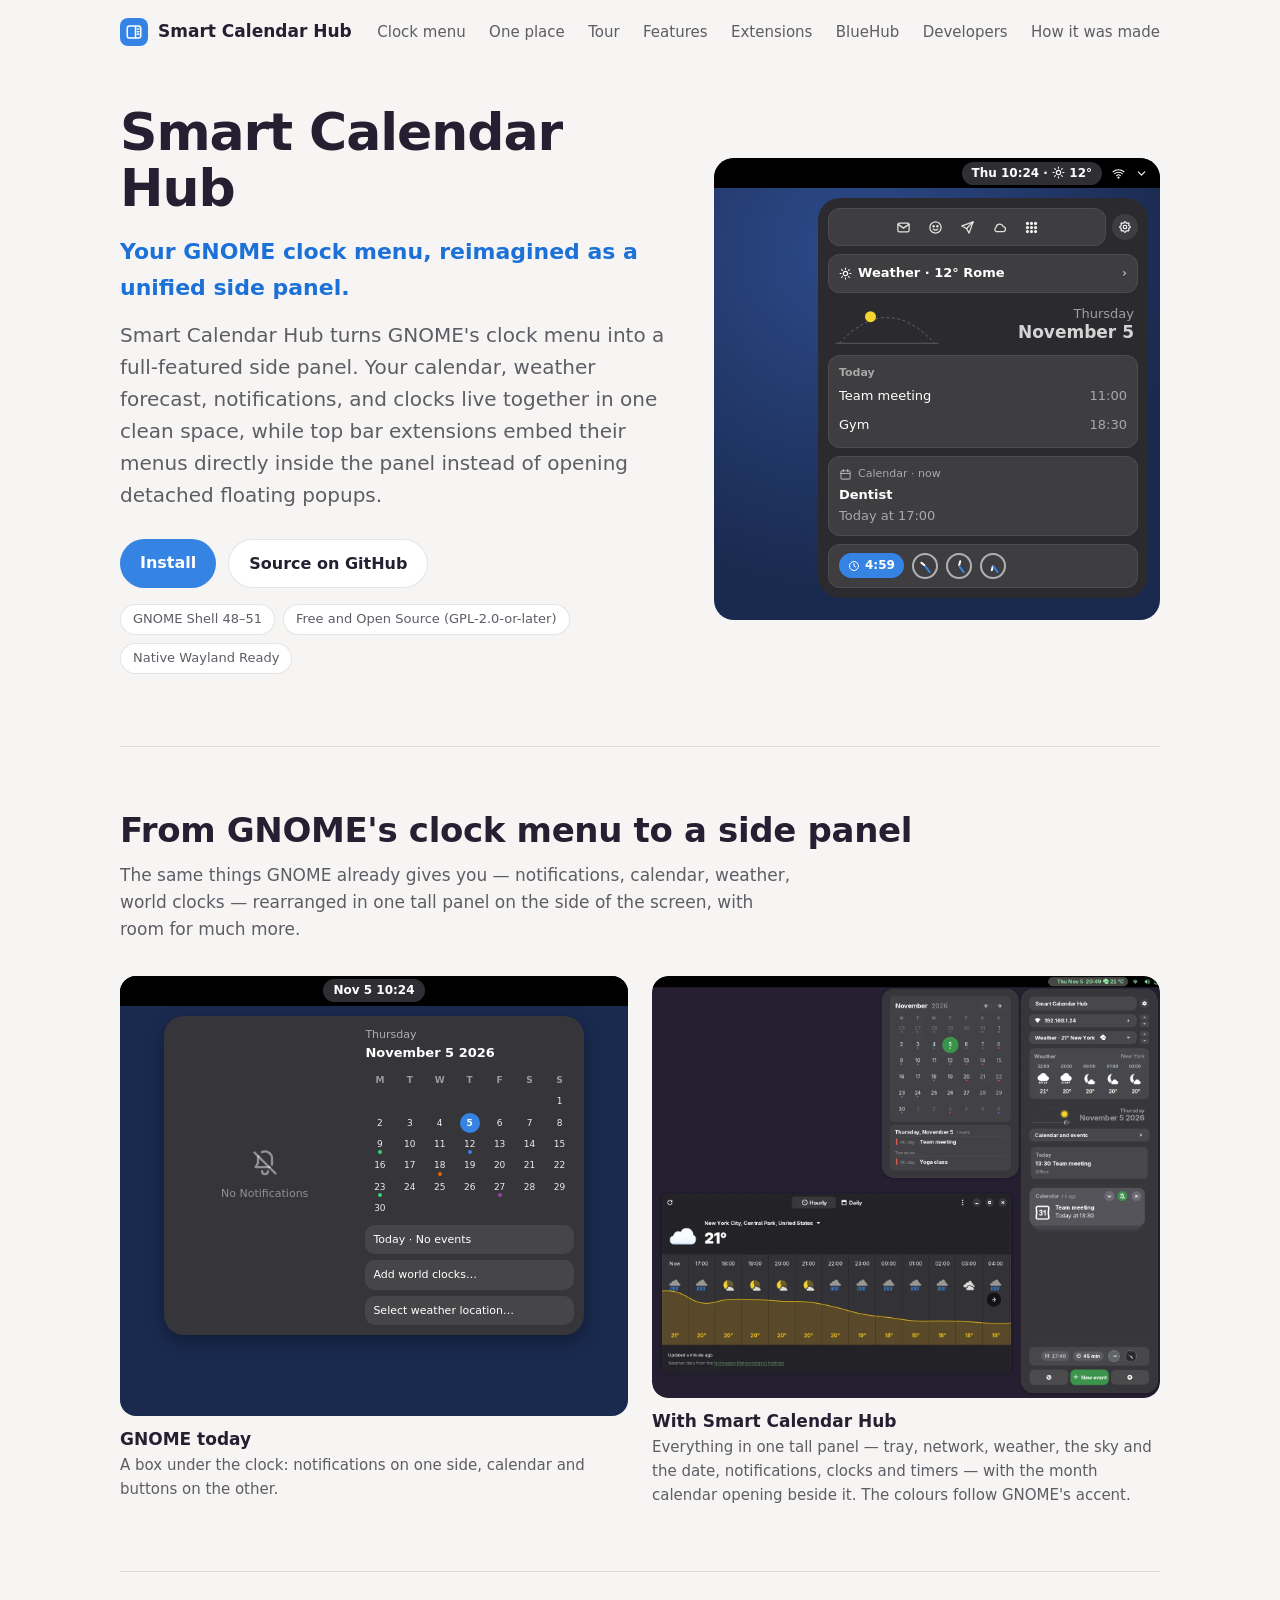
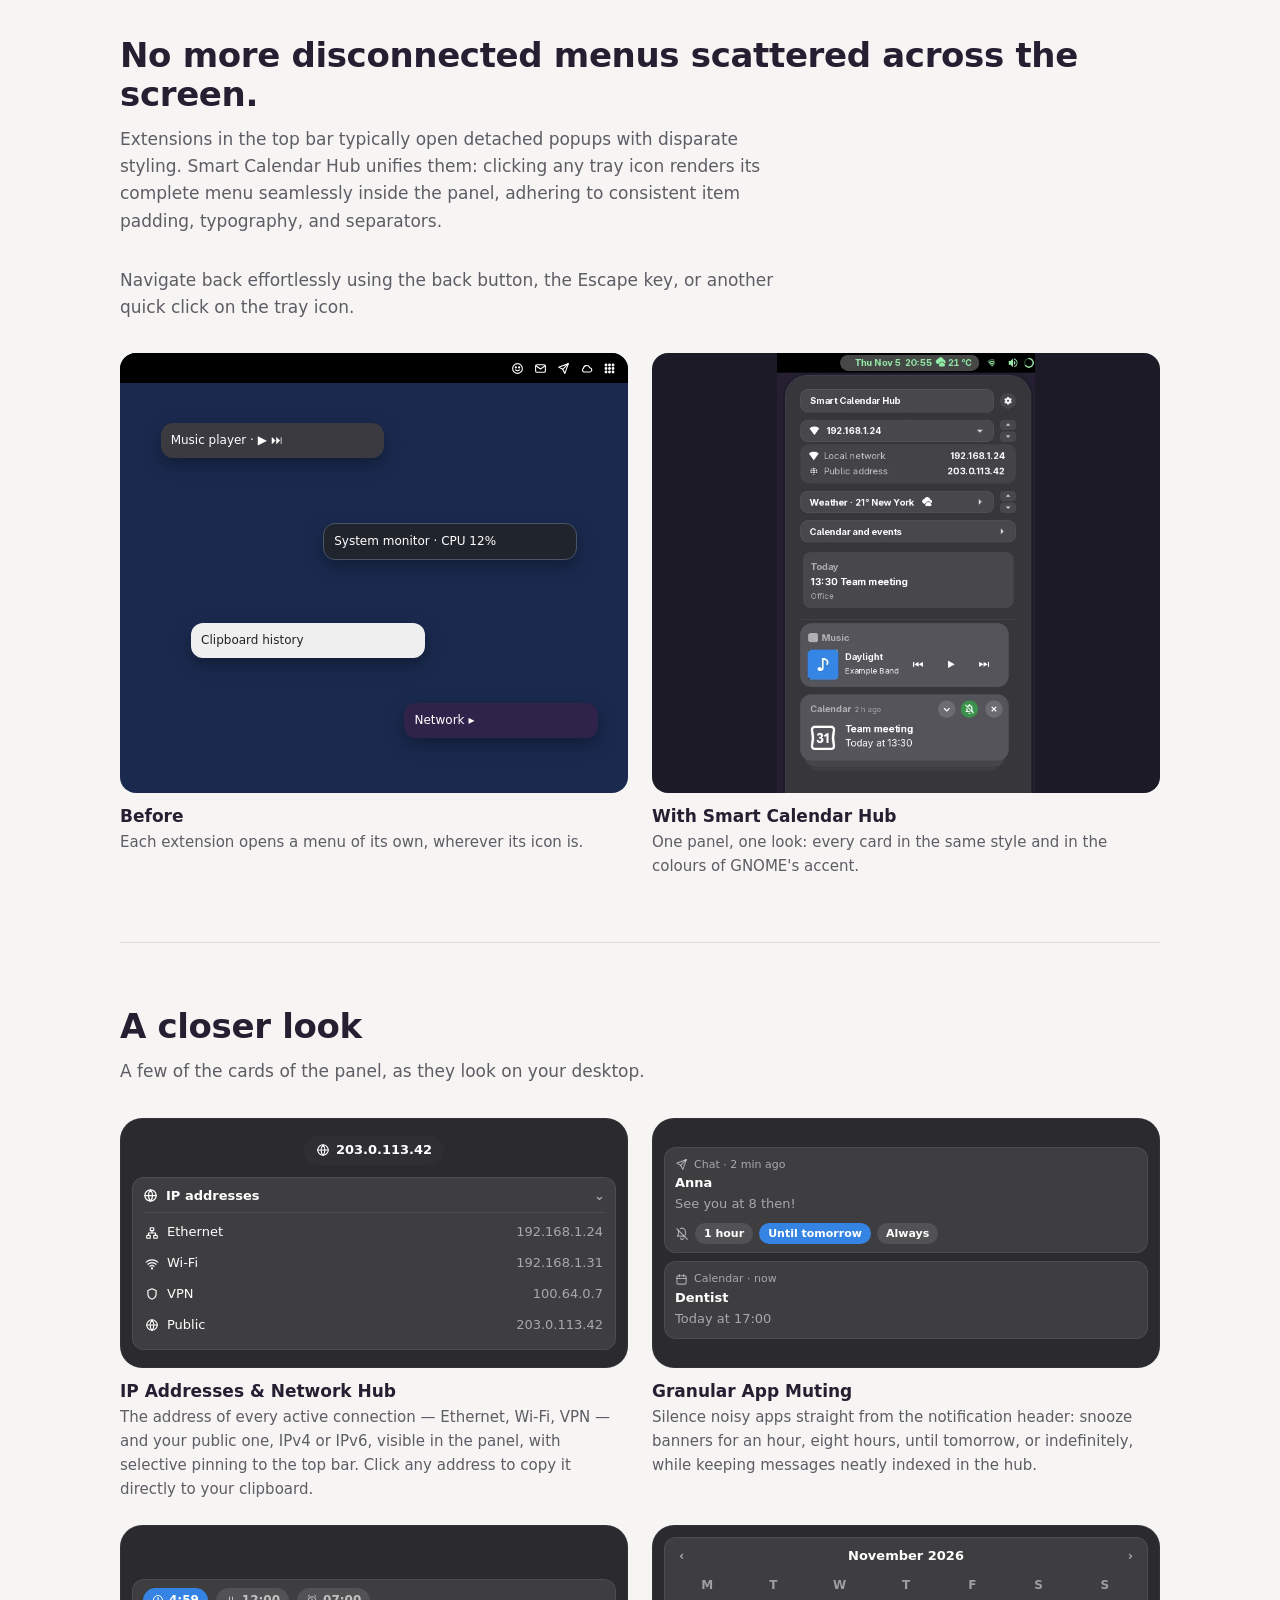
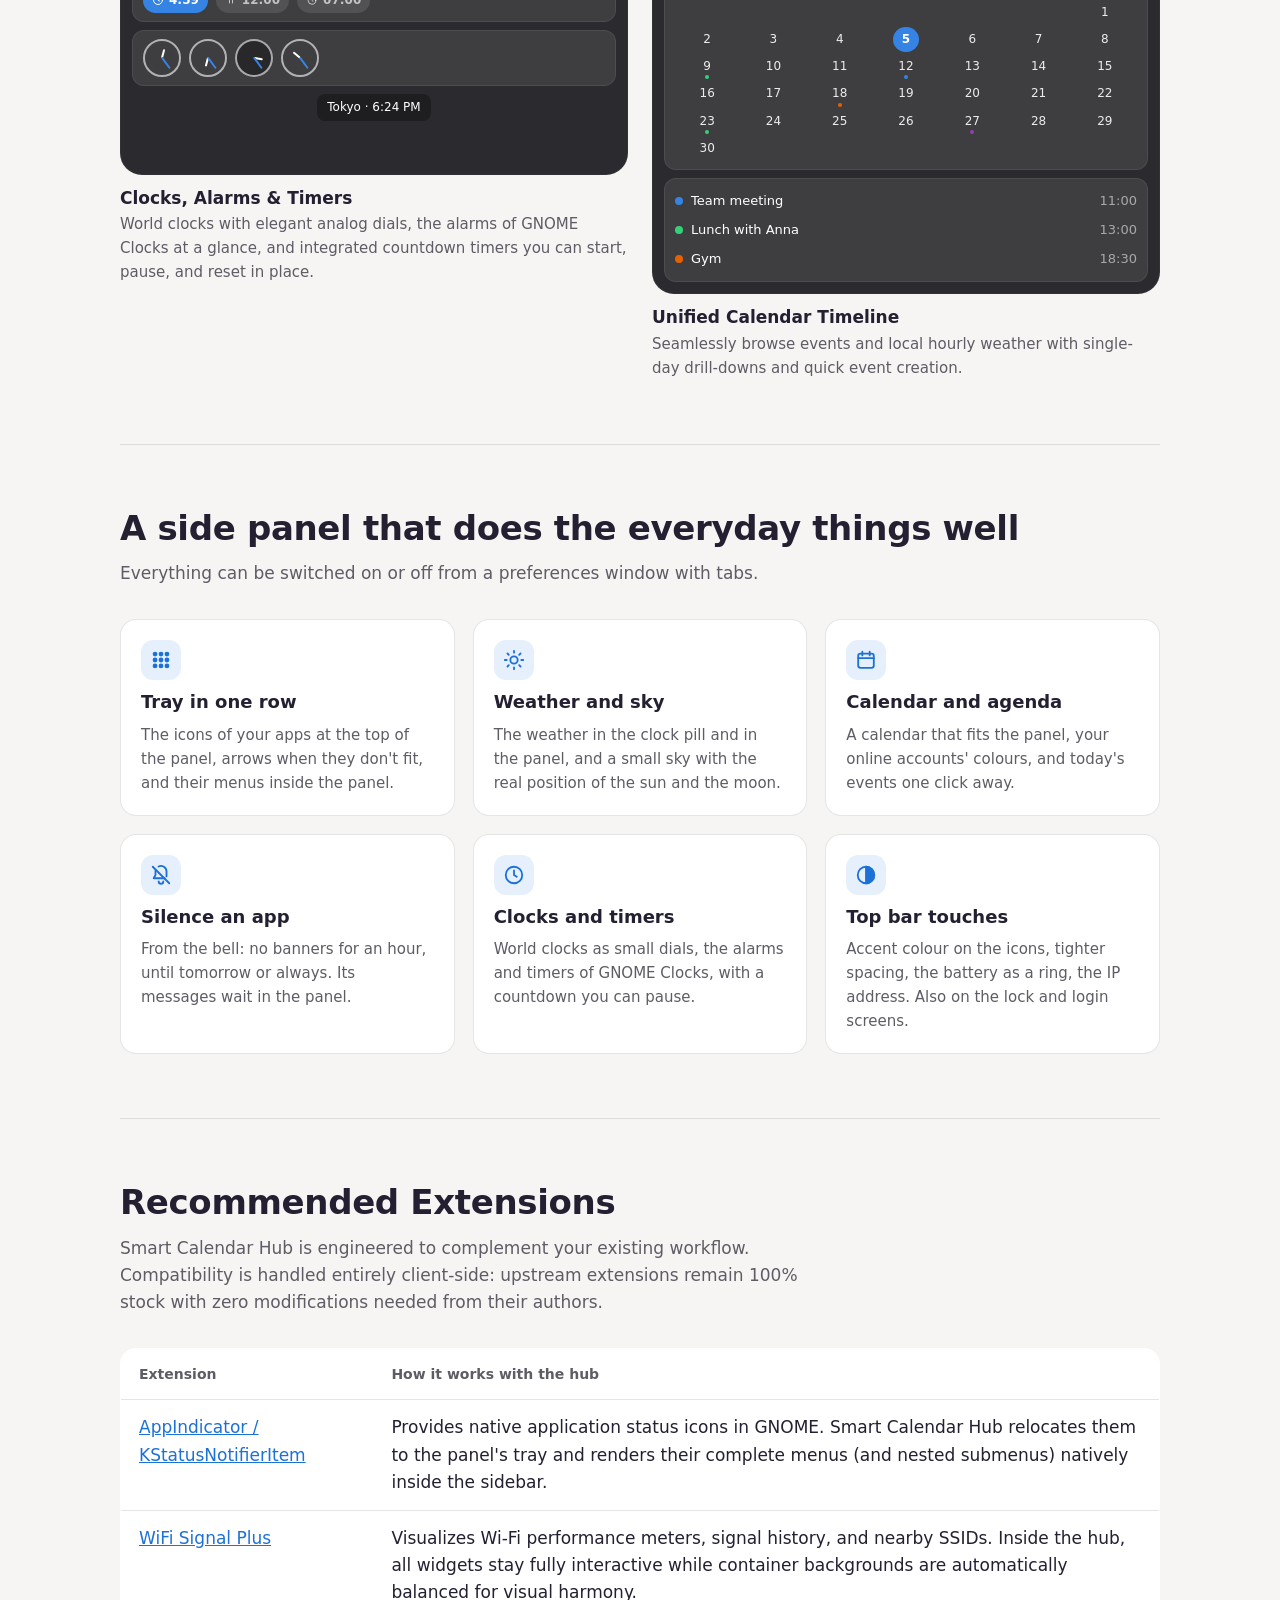
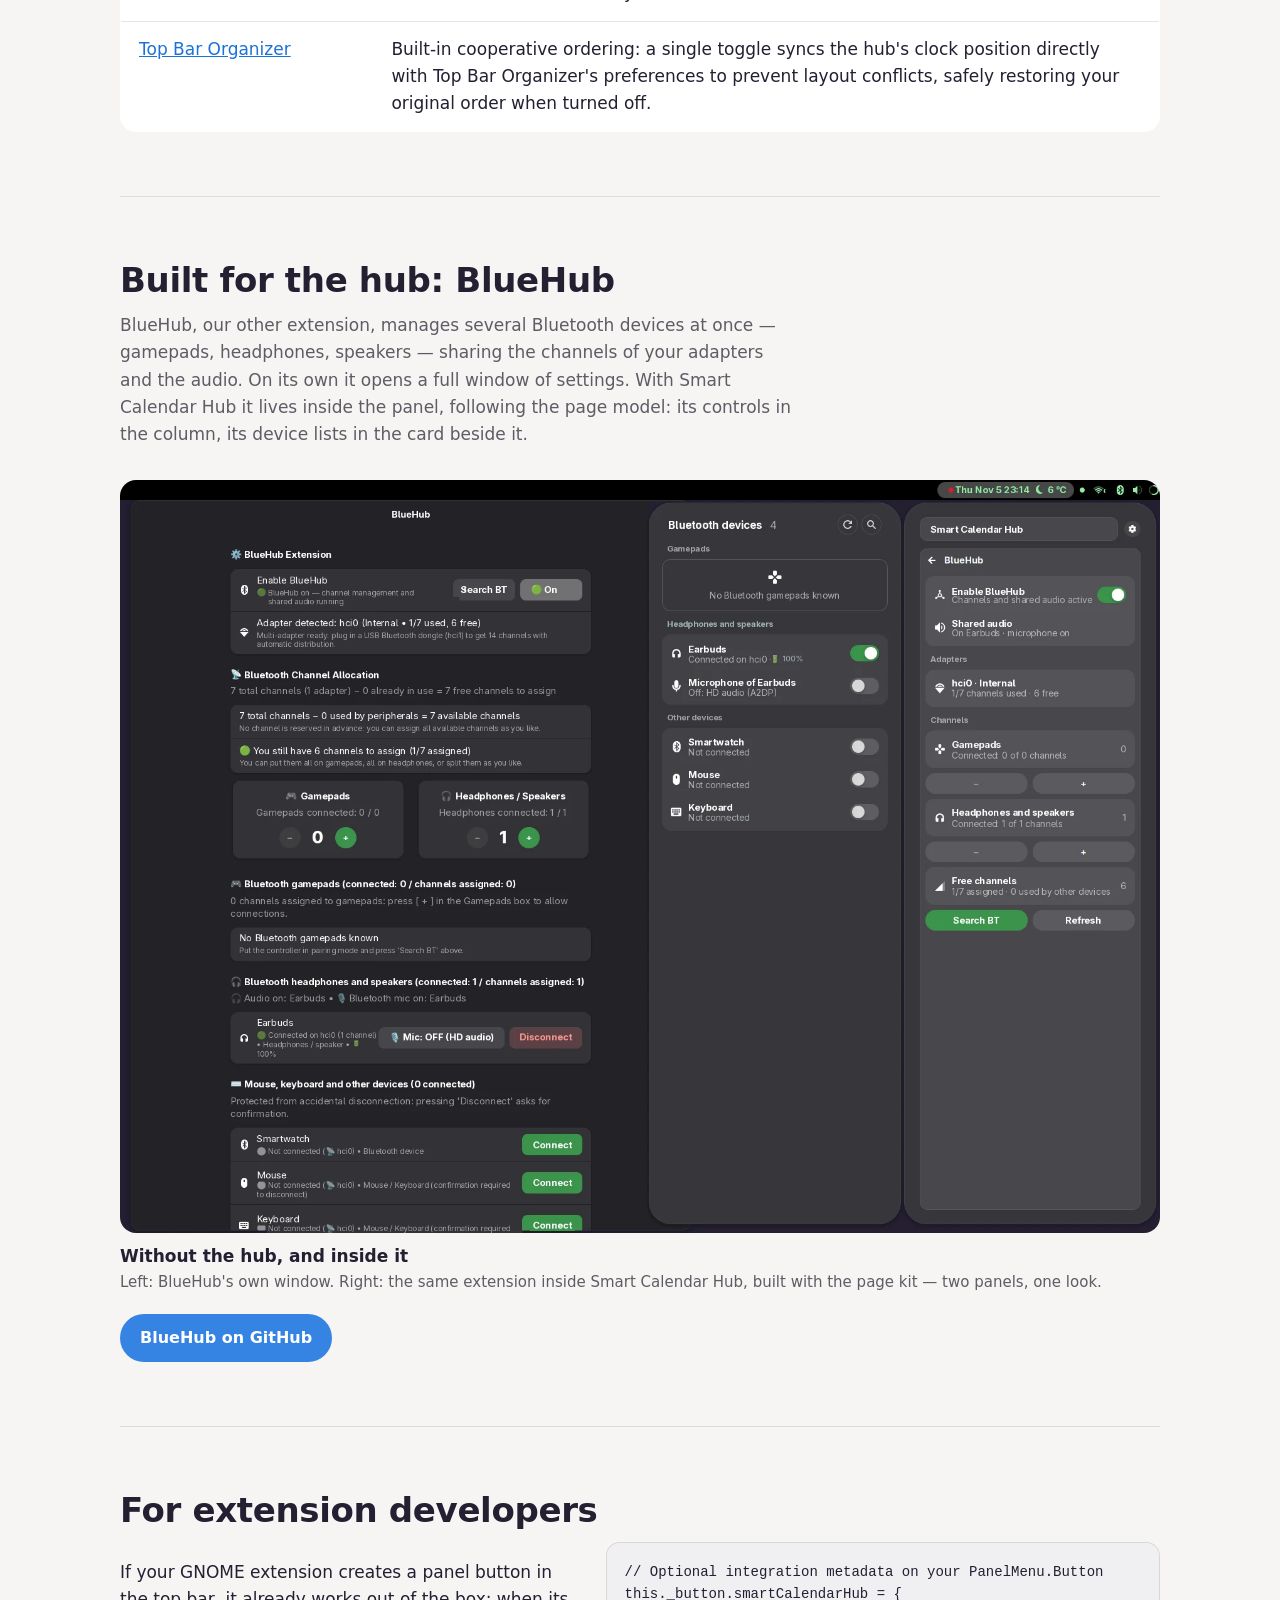
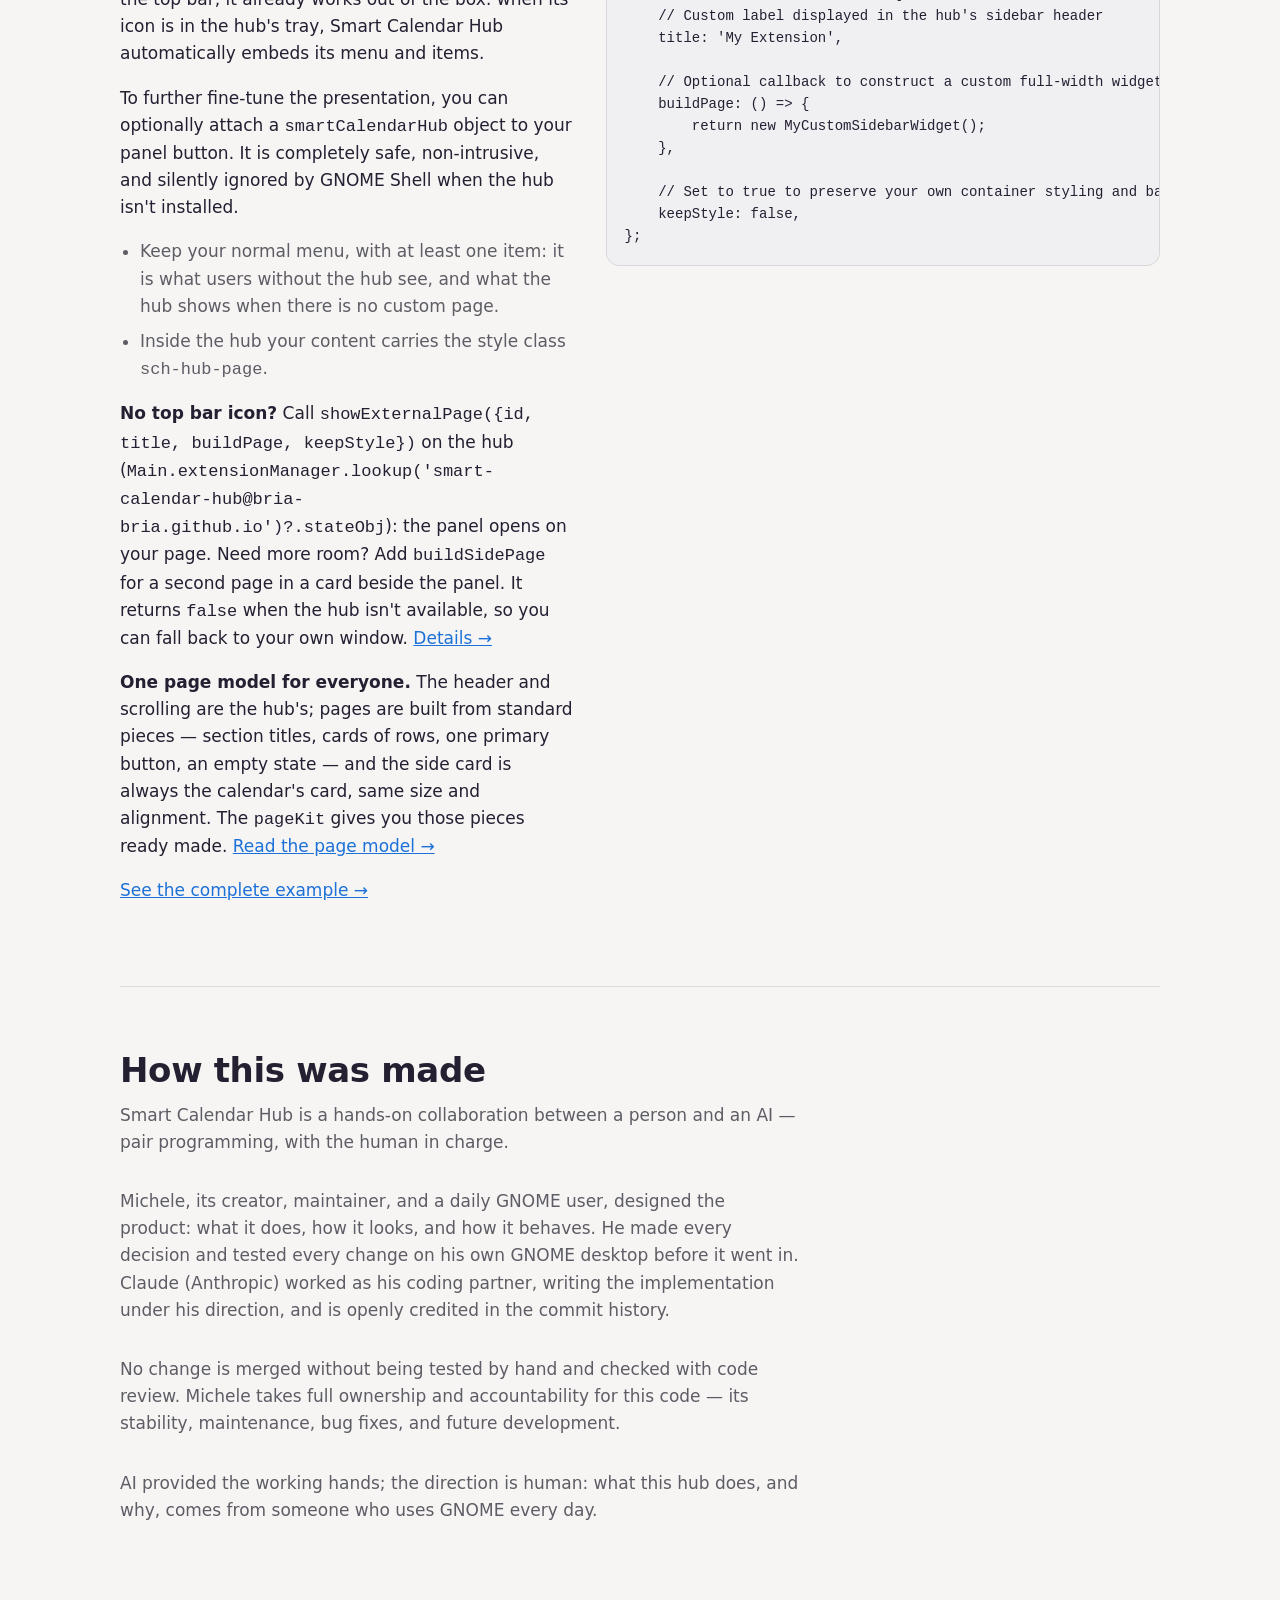
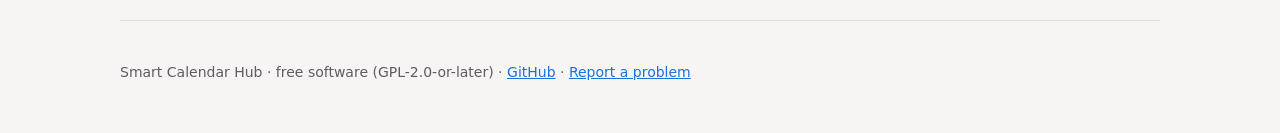
==== docs/index.html @ c5813f43 "Sito, README e descrizione: come è stato realizzato (programmazione in coppia con Claude, responsabi" ====
<!doctype html>
<html lang="en">
<head>
<meta charset="utf-8">
<meta name="viewport" content="width=device-width, initial-scale=1">
<title>Smart Calendar Hub</title>
<meta name="description" content="A GNOME Shell extension that gathers every extension's menu in one side panel, together with your calendar, weather, notifications and clocks.">
<style>
:root {
  --bg: #f6f5f4;
  --surface: #ffffff;
  --text: #241f31;
  --muted: #5e5c64;
  --line: rgba(0, 0, 0, 0.1);
  --accent: #3584e4;
  --accent-text: #1c71d8;
  --panel: #2b2b2f;
  --panel-card: rgba(255, 255, 255, 0.09);
  --panel-line: rgba(255, 255, 255, 0.08);
  --panel-text: #ffffff;
  --panel-muted: rgba(255, 255, 255, 0.55);
  --desk: #1a2a4f;
  --code-bg: #f0eff2;
}
@media (prefers-color-scheme: dark) {
  :root:not([data-theme="light"]) {
    --bg: #1e1e22;
    --surface: #28282d;
    --text: #f6f5f4;
    --muted: #b0aeb6;
    --line: rgba(255, 255, 255, 0.1);
    --accent-text: #78aeed;
    --desk: #12182b;
    --code-bg: #303036;
  }
}
* { box-sizing: border-box; }
body {
  margin: 0;
  background: var(--bg);
  color: var(--text);
  font-family: Cantarell, "Adwaita Sans", Inter, system-ui, -apple-system, "Segoe UI", sans-serif;
  font-size: 17px;
  line-height: 1.6;
}
a { color: var(--accent-text); }
.wrap { max-width: 1080px; margin: 0 auto; padding: 0 20px; }
header.top {
  display: flex; align-items: center; justify-content: space-between;
  padding: 18px 0;
}
.brand { display: flex; align-items: center; gap: 10px; font-weight: 700; }
.brand-mark {
  width: 28px; height: 28px; border-radius: 8px; background: var(--accent);
  display: grid; place-items: center; color: #fff; font-size: 15px;
}
nav a { margin-left: 18px; color: var(--muted); text-decoration: none; font-size: 15px; }
nav a:hover { color: var(--text); }

.hero { display: grid; grid-template-columns: minmax(0, 1.1fr) minmax(0, 0.9fr); gap: 48px; align-items: center; padding: 40px 0 72px; }
.hero h1 { font-size: 52px; line-height: 1.08; margin: 0 0 18px; letter-spacing: -0.02em; }
.hero p.lead { font-size: 20px; color: var(--muted); margin: 0 0 28px; }
.cta { display: flex; flex-wrap: wrap; gap: 12px; }
.btn {
  display: inline-block; padding: 11px 20px; border-radius: 999px;
  font-weight: 700; text-decoration: none; font-size: 16px;
}
.btn.primary { background: var(--accent); color: #fff; }
.btn.secondary { border: 1px solid var(--line); color: var(--text); background: var(--surface); }
.note { font-size: 14px; color: var(--muted); margin-top: 12px; }

/* the panel illustration */
.desk {
  background: radial-gradient(circle at 30% 20%, #2c4a8a, var(--desk) 70%);
  border-radius: 20px; padding: 0 0 22px; overflow: hidden;
}
.bar {
  height: 30px; background: #000; display: flex; align-items: center; justify-content: flex-end;
  gap: 10px; padding: 0 12px; color: #fff; font-size: 12px; font-weight: 700;
}
.pill { background: #2f2f33; border-radius: 999px; padding: 2px 10px; }
.panel {
  width: min(330px, 92%); margin: 10px 12px 0 auto; background: var(--panel); border-radius: 22px;
  padding: 10px; color: var(--panel-text); font-size: 13px; display: flex; flex-direction: column; gap: 8px;
}
.tray { display: flex; align-items: center; gap: 6px; }
.tray-box {
  flex: 1; display: flex; justify-content: center; gap: 6px; padding: 5px;
  border: 1px solid var(--panel-line); border-radius: 12px; background: var(--panel-card);
}
.ico {
  width: 26px; height: 26px; border-radius: 8px; display: grid; place-items: center; font-size: 13px;
  color: rgba(255, 255, 255, 0.85);
}
.ico.on { background: var(--accent); color: #fff; }
.gear { width: 26px; height: 26px; border-radius: 50%; background: var(--panel-card); display: grid; place-items: center; }
.card { background: var(--panel-card); border: 1px solid var(--panel-line); border-radius: 12px; padding: 8px 10px; }
.card-head { display: flex; align-items: center; gap: 8px; font-weight: 700; padding-bottom: 6px; border-bottom: 1px solid var(--panel-line); margin-bottom: 6px; }
.row { display: flex; justify-content: space-between; padding: 4px 0; }
.row span:last-child { color: var(--panel-muted); }
.section { color: var(--panel-muted); font-size: 11px; font-weight: 700; margin-top: 6px; }
.meter { height: 4px; border-radius: 2px; background: var(--accent); margin: 2px 0 6px; }
.graph { height: 34px; border-radius: 4px; background: linear-gradient(180deg, transparent 40%, rgba(51, 209, 122, 0.25)); border-bottom: 2px solid #33d17a; margin: 4px 0; }
.item { padding: 6px 8px; border-radius: 10px; }
.item:hover { background: rgba(255, 255, 255, 0.08); }

section.block { padding: 64px 0; border-top: 1px solid var(--line); }
section.block h2 { font-size: 34px; line-height: 1.15; margin: 0 0 12px; letter-spacing: -0.01em; }
section.block p.sub { color: var(--muted); margin: 0 0 32px; max-width: 680px; }

.compare { display: grid; grid-template-columns: repeat(2, minmax(0, 1fr)); gap: 24px; }
.compare figure { margin: 0; }
.compare figcaption { margin-top: 10px; font-weight: 700; }
.compare figcaption span { display: block; font-weight: 400; color: var(--muted); font-size: 15px; }
.scatter { position: relative; height: 440px; border-radius: 16px; background: var(--desk); overflow: hidden; }
.scatter .bar { position: absolute; left: 0; right: 0; top: 0; }
.float {
  position: absolute; border-radius: 12px; padding: 8px 10px; font-size: 12px; color: #fff;
  box-shadow: 0 6px 18px rgba(0, 0, 0, 0.35);
}

.grid { display: grid; grid-template-columns: repeat(3, minmax(0, 1fr)); gap: 18px; }
@media (max-width: 820px) { .grid { grid-template-columns: minmax(0, 1fr); } }
.feature { background: var(--surface); border: 1px solid var(--line); border-radius: 16px; padding: 20px; }
.feature .icon { font-size: 22px; }
.feature h3 { margin: 8px 0 6px; font-size: 18px; }
.feature p { margin: 0; color: var(--muted); font-size: 15px; }

table.works { width: 100%; border-collapse: collapse; background: var(--surface); border: 1px solid var(--line); border-radius: 16px; overflow: hidden; }
table.works th, table.works td { text-align: left; padding: 14px 18px; border-bottom: 1px solid var(--line); vertical-align: top; }
table.works tr:last-child td { border-bottom: none; }
table.works th { font-size: 14px; color: var(--muted); font-weight: 700; }

.dev { display: grid; grid-template-columns: minmax(0, 0.9fr) minmax(0, 1.1fr); gap: 32px; align-items: start; }
pre {
  margin: 0; background: var(--code-bg); border: 1px solid var(--line); border-radius: 14px;
  padding: 18px; overflow-x: auto; font-size: 14px; line-height: 1.5;
  font-family: "Source Code Pro", ui-monospace, "DejaVu Sans Mono", monospace;
}
.dev ul { padding-left: 20px; color: var(--muted); }
.dev li { margin-bottom: 8px; }

footer { padding: 40px 0 60px; border-top: 1px solid var(--line); color: var(--muted); font-size: 14px; }

@media (max-width: 820px) {
  .hero, .dev, .compare { grid-template-columns: minmax(0, 1fr); }
  .hero h1 { font-size: 38px; }
  nav { display: none; }
}

.i { width: 16px; height: 16px; fill: none; stroke: currentColor; stroke-width: 2; stroke-linecap: round; stroke-linejoin: round; display: block; }
.ico .i { width: 15px; height: 15px; }
.gear .i { width: 14px; height: 14px; }
.card-head .i { width: 15px; height: 15px; }
.bar .i { width: 13px; height: 13px; display: inline-block; vertical-align: -2px; }
.feature .icon { width: 40px; height: 40px; border-radius: 12px; background: rgba(53, 132, 228, 0.12); color: var(--accent-text); display: grid; place-items: center; }
.feature .icon .i { width: 22px; height: 22px; }
.brand-mark .i { width: 18px; height: 18px; }
.bar .tray-icons { display: flex; gap: 10px; align-items: center; }
.row-card { display: flex; justify-content: space-between; align-items: center; }
.with-icon { display: flex; align-items: center; gap: 6px; }
.with-icon .i { width: 13px; height: 13px; }
.chev { color: var(--panel-muted); font-weight: 700; }
.sky-row { display: flex; align-items: center; justify-content: space-between; padding: 0 4px; }
.sky { width: 110px; height: 46px; }
.date { text-align: right; line-height: 1.2; }
.date span { color: var(--panel-muted); display: block; }
.date b { font-size: 17px; color: rgba(255, 255, 255, 0.8); }
.clocks { display: flex; align-items: center; gap: 8px; }
.chip { display: inline-flex; align-items: center; gap: 5px; background: var(--accent); color: #fff; border-radius: 999px; padding: 3px 9px; font-weight: 700; font-size: 12px; }
.chip .i { width: 12px; height: 12px; }
.dial { width: 26px; height: 26px; border-radius: 50%; border: 2px solid rgba(255, 255, 255, 0.6); position: relative; }
.dial::after, .dial::before { content: ""; position: absolute; left: 50%; bottom: 50%; width: 2px; margin-left: -1px; border-radius: 1px; transform-origin: 50% 100%; }
.dial::after { height: 40%; background: var(--accent); transform: rotate(var(--m, 0deg)); }
.dial::before { height: 26%; background: #fff; transform: rotate(var(--h, 0deg)); }
.mini-btn { display: inline-block; background: rgba(255, 255, 255, 0.12); border-radius: 999px; padding: 3px 12px; font-weight: 700; }
.screen { position: relative; height: 440px; border-radius: 16px; background: var(--desk); overflow: hidden; }
.bar.center { justify-content: center; }
.gmenu { position: absolute; left: 50%; top: 40px; transform: translateX(-50%); width: 88%; max-width: 420px; display: grid; grid-template-columns: 1fr 1.15fr; gap: 10px; background: #36363a; border-radius: 20px; padding: 10px; color: #fff; font-size: 11px; box-shadow: 0 6px 18px rgba(0,0,0,0.35); }
.gcol { display: flex; flex-direction: column; gap: 6px; }
.gcol.empty { align-items: center; justify-content: center; color: rgba(255,255,255,0.45); gap: 8px; }
.gcol.empty .i { width: 28px; height: 28px; }
.gdate span { display: block; color: rgba(255,255,255,0.6); }
.gdate b { font-size: 13px; }
.gbtn { background: rgba(255,255,255,0.08); border-radius: 10px; padding: 6px 8px; }
.panel.side { position: absolute; right: 10px; top: 36px; bottom: 10px; margin: 0; width: 46%; min-width: 180px; font-size: 11px; gap: 6px; }
.calgrid { display: grid; grid-template-columns: repeat(7, 1fr); gap: 2px; text-align: center; font-size: 12px; }
.calgrid.small { font-size: 9px; gap: 1px; }
.cd { position: relative; padding: 3px 0; border-radius: 999px; color: rgba(255,255,255,0.9); }
.cd.h { color: rgba(255,255,255,0.5); font-weight: 700; }
.cd.today { justify-self: center; width: 2.2em; background: var(--accent); color: #fff; font-weight: 700; }
.cd i { position: absolute; left: 50%; bottom: 0; width: 4px; height: 4px; margin-left: -2px; border-radius: 50%; }
.calhead { display: flex; justify-content: space-between; align-items: center; padding: 0 4px 6px; }
.calhead span { color: var(--panel-muted); font-weight: 700; }
.tour { display: grid; grid-template-columns: repeat(2, minmax(0, 1fr)); gap: 24px; }
.shot { margin: 0; }
.shot .panel.mini { margin: 0; width: 100%; background: var(--panel); border-radius: 22px; min-height: 250px; padding: 12px; justify-content: center; box-shadow: inset 0 0 0 1px rgba(255,255,255,0.04); }
.shot figcaption { margin-top: 10px; font-weight: 700; }
.shot figcaption span { display: block; font-weight: 400; color: var(--muted); font-size: 15px; }
.agenda { display: flex; align-items: center; gap: 8px; padding: 4px 0; }
.agenda i { width: 8px; height: 8px; border-radius: 50%; }
.agenda span { flex: 1; }
.agenda em, .iprow em { font-style: normal; color: var(--panel-muted); }
.iprow { display: flex; align-items: center; gap: 8px; padding: 5px 2px; }
.iprow span { flex: 1; }
.iprow .i, .bar.inline .i { width: 14px; height: 14px; }
.bar.inline { background: transparent; justify-content: center; height: auto; padding: 0 0 4px; }
.bar.inline .pill { display: inline-flex; align-items: center; gap: 6px; padding: 4px 12px; font-size: 13px; }
.mute { display: flex; align-items: center; gap: 6px; margin-top: 8px; flex-wrap: wrap; }
.mute .i { width: 14px; height: 14px; color: var(--panel-muted); }
.mpill { border-radius: 999px; padding: 2px 9px; background: rgba(255,255,255,0.1); font-size: 11px; font-weight: 700; }
.mpill.on { background: var(--accent); color: #fff; }
.chip.paused, .chip.off { background: rgba(255,255,255,0.1); color: rgba(255,255,255,0.65); }
.dial.big { width: 38px; height: 38px; }
.dial.night { background: rgba(0,0,0,0.35); }
.tip { align-self: center; background: #1e1e20; border-radius: 8px; padding: 4px 10px; font-size: 12px; }
@media (max-width: 820px) { .screen { height: 520px; } .screen.photo { height: auto; } .tour { grid-template-columns: minmax(0, 1fr); } .panel.side { width: 60%; } }
.screen.photo { height: auto; background: none; }
.screen.photo img { width: 100%; height: auto; display: block; border-radius: 16px; }
.scatter.photo-after { display: flex; justify-content: center; align-items: flex-start; background: #1c1a26; }
.scatter.photo-after img { height: 100%; width: auto; display: block; }
.tagline { font-size: 22px; font-weight: 700; margin: 0 0 14px; color: var(--accent-text); }
.badges { display: flex; flex-wrap: wrap; gap: 8px; margin-top: 16px; }
.badges span { font-size: 13px; padding: 4px 12px; border-radius: 999px; border: 1px solid var(--line); background: var(--surface); color: var(--muted); }
.shot.wide img { width: 100%; height: auto; display: block; border-radius: 16px; }
</style>
</head>
<body>
<svg width="0" height="0" style="position:absolute" aria-hidden="true">
  <defs>
    <symbol id="i-wifi" viewBox="0 0 24 24"><path d="M2 8.8a15 15 0 0 1 20 0"/><path d="M5 12.4a10 10 0 0 1 14 0"/><path d="M8.5 16a5 5 0 0 1 7 0"/><circle cx="12" cy="19.5" r="1" fill="currentColor"/></symbol>
    <symbol id="i-phone" viewBox="0 0 24 24"><rect x="6.5" y="2.5" width="11" height="19" rx="2.5"/><path d="M11 18h2"/></symbol>
    <symbol id="i-send" viewBox="0 0 24 24"><path d="M21 3 10.5 13.5"/><path d="M21 3 14.5 21l-4-7.5L3 9.5z"/></symbol>
    <symbol id="i-cloud" viewBox="0 0 24 24"><path d="M7 18.5h10.5a4 4 0 0 0 .4-8 6 6 0 0 0-11.6 1.6A3.5 3.5 0 0 0 7 18.5z"/></symbol>
    <symbol id="i-apps" viewBox="0 0 24 24"><circle cx="5.5" cy="5.5" r="1.6" fill="currentColor"/><circle cx="12" cy="5.5" r="1.6" fill="currentColor"/><circle cx="18.5" cy="5.5" r="1.6" fill="currentColor"/><circle cx="5.5" cy="12" r="1.6" fill="currentColor"/><circle cx="12" cy="12" r="1.6" fill="currentColor"/><circle cx="18.5" cy="12" r="1.6" fill="currentColor"/><circle cx="5.5" cy="18.5" r="1.6" fill="currentColor"/><circle cx="12" cy="18.5" r="1.6" fill="currentColor"/><circle cx="18.5" cy="18.5" r="1.6" fill="currentColor"/></symbol>
    <symbol id="i-mail" viewBox="0 0 24 24"><rect x="3" y="5" width="18" height="14" rx="2.5"/><path d="m3.5 7 8.5 6 8.5-6"/></symbol>
    <symbol id="i-gear" viewBox="0 0 24 24"><path d="M10.3 4.3c.4-1.8 2.9-1.8 3.4 0a1.7 1.7 0 0 0 2.5 1.1c1.6-1 3.3.8 2.4 2.4a1.7 1.7 0 0 0 1 2.5c1.8.4 1.8 2.9 0 3.4a1.7 1.7 0 0 0-1 2.5c.9 1.6-.8 3.3-2.4 2.4a1.7 1.7 0 0 0-2.5 1c-.5 1.8-3 1.8-3.4 0a1.7 1.7 0 0 0-2.5-1c-1.6.9-3.3-.8-2.4-2.4a1.7 1.7 0 0 0-1-2.5c-1.8-.5-1.8-3 0-3.4a1.7 1.7 0 0 0 1-2.5c-.9-1.6.8-3.4 2.4-2.4a1.7 1.7 0 0 0 2.5-1.1z"/><circle cx="12" cy="12" r="3"/></symbol>
    <symbol id="i-back" viewBox="0 0 24 24"><path d="M19 12H5"/><path d="m11 18-6-6 6-6"/></symbol>
    <symbol id="i-moon" viewBox="0 0 24 24"><path d="M12 3a6.5 6.5 0 0 0 9 9 9 9 0 1 1-9-9z"/></symbol>
    <symbol id="i-down" viewBox="0 0 24 24"><path d="m6 9 6 6 6-6"/></symbol>
    <symbol id="i-sun" viewBox="0 0 24 24"><circle cx="12" cy="12" r="4"/><path d="M12 2v2M12 20v2M4.9 4.9l1.4 1.4M17.7 17.7l1.4 1.4M2 12h2M20 12h2M4.9 19.1l1.4-1.4M17.7 6.3l1.4-1.4"/></symbol>
    <symbol id="i-calendar" viewBox="0 0 24 24"><rect x="3.5" y="5" width="17" height="15.5" rx="2.5"/><path d="M3.5 10h17M8 3v4M16 3v4"/></symbol>
    <symbol id="i-bell-off" viewBox="0 0 24 24"><path d="M9.5 19a2.5 2.5 0 0 0 5 0"/><path d="M6.3 6.3A6 6 0 0 0 6 8v4l-2 3.5h12"/><path d="M18 13.5V8a6 6 0 0 0-8.7-5.3"/><path d="m3 3 18 18"/></symbol>
    <symbol id="i-clock" viewBox="0 0 24 24"><circle cx="12" cy="12" r="9"/><path d="M12 7v5l3 2"/></symbol>
    <symbol id="i-contrast" viewBox="0 0 24 24"><circle cx="12" cy="12" r="9"/><path d="M12 3v18a9 9 0 0 0 0-18z" fill="currentColor"/></symbol>
    <symbol id="i-smile" viewBox="0 0 24 24"><circle cx="12" cy="12" r="9"/><path d="M8.5 14.5a4.5 4.5 0 0 0 7 0"/><circle cx="9" cy="10" r="1" fill="currentColor"/><circle cx="15" cy="10" r="1" fill="currentColor"/></symbol>
    <symbol id="i-globe" viewBox="0 0 24 24"><circle cx="12" cy="12" r="9"/><path d="M3 12h18M12 3a14 14 0 0 1 0 18M12 3a14 14 0 0 0 0 18"/></symbol>
    <symbol id="i-lan" viewBox="0 0 24 24"><rect x="9" y="3" width="6" height="5" rx="1"/><rect x="3" y="16" width="6" height="5" rx="1"/><rect x="15" y="16" width="6" height="5" rx="1"/><path d="M12 8v4M6 16v-4h12v4"/></symbol>
    <symbol id="i-shield" viewBox="0 0 24 24"><path d="M12 3 5 6v6c0 4.5 3 7.5 7 9 4-1.5 7-4.5 7-9V6z"/></symbol>
    <symbol id="i-pause" viewBox="0 0 24 24"><path d="M9 6v12M15 6v12"/></symbol>
    <symbol id="i-alarm" viewBox="0 0 24 24"><circle cx="12" cy="13" r="7.5"/><path d="M12 9.5V13l2 1.5M4 5l3-2.5M20 5l-3-2.5"/></symbol>
    <symbol id="i-hub" viewBox="0 0 24 24"><rect x="3" y="4" width="18" height="16" rx="3"/><path d="M14 4v16"/><path d="M16.5 8h2M16.5 11.5h2M16.5 15h2"/></symbol>
  </defs>
</svg>
<div class="wrap">
  <header class="top">
    <div class="brand"><div class="brand-mark"><svg class="i" aria-hidden="true"><use href="#i-hub"/></svg></div>Smart Calendar Hub</div>
    <nav>
      <a href="#clock-menu">Clock menu</a>
      <a href="#one-place">One place</a>
      <a href="#tour">Tour</a>
      <a href="#features">Features</a>
      <a href="#integrated">Extensions</a>
      <a href="#built-for-the-hub">BlueHub</a>
      <a href="#developers">Developers</a>
      <a href="#how-made">How it was made</a>
    </nav>
  </header>

  <section class="hero">
    <div>
      <h1>Smart Calendar Hub</h1>
      <p class="tagline">Your GNOME clock menu, reimagined as a unified side panel.</p>
      <p class="lead">Smart Calendar Hub turns GNOME's clock menu into a full-featured side panel. Your calendar, weather forecast, notifications, and clocks live together in one clean space, while top bar extensions embed their menus directly inside the panel instead of opening detached floating popups.</p>
      <div class="cta">
        <a class="btn primary" href="https://github.com/bria-bria/smart-calendar-hub#install-from-source">Install</a>
        <a class="btn secondary" href="https://github.com/bria-bria/smart-calendar-hub">Source on GitHub</a>
      </div>
      <div class="badges"><span>GNOME Shell 48–51</span><span>Free and Open Source (GPL-2.0-or-later)</span><span>Native Wayland Ready</span></div>
    </div>

    <div class="desk" role="img" aria-label="The side panel: tray, weather, date with the sky, today's events, a notification and world clocks">
      <div class="bar"><span class="pill">Thu 10:24 · <svg class="i" aria-hidden="true"><use href="#i-sun"/></svg> 12°</span><svg class="i" aria-hidden="true"><use href="#i-wifi"/></svg><svg class="i" aria-hidden="true"><use href="#i-down"/></svg></div>
      <div class="panel">
        <div class="tray">
          <div class="tray-box">
            <div class="ico"><svg class="i" aria-hidden="true"><use href="#i-mail"/></svg></div><div class="ico"><svg class="i" aria-hidden="true"><use href="#i-smile"/></svg></div><div class="ico"><svg class="i" aria-hidden="true"><use href="#i-send"/></svg></div><div class="ico"><svg class="i" aria-hidden="true"><use href="#i-cloud"/></svg></div><div class="ico"><svg class="i" aria-hidden="true"><use href="#i-apps"/></svg></div>
          </div>
          <div class="gear"><svg class="i" aria-hidden="true"><use href="#i-gear"/></svg></div>
        </div>
        <div class="card row-card"><span class="with-icon"><svg class="i" aria-hidden="true"><use href="#i-sun"/></svg><b>Weather · 12° Rome</b></span><span class="chev">›</span></div>
        <div class="sky-row">
          <svg class="sky" viewBox="0 0 120 50" aria-hidden="true"><path d="M8 46 Q60 -10 112 46" fill="none" stroke="rgba(255,255,255,0.3)" stroke-dasharray="3 3"/><line x1="4" y1="46" x2="116" y2="46" stroke="rgba(255,255,255,0.25)"/><circle cx="42" cy="17" r="6" fill="#f6d32d"/></svg>
          <div class="date"><span>Thursday</span><b>November 5</b></div>
        </div>
        <div class="card">
          <div class="section" style="margin-top:0">Today</div>
          <div class="row"><span>Team meeting</span><span>11:00</span></div>
          <div class="row"><span>Gym</span><span>18:30</span></div>
        </div>
        <div class="card">
          <div class="with-icon" style="color:var(--panel-muted);font-size:11px"><svg class="i" aria-hidden="true"><use href="#i-calendar"/></svg>Calendar · now</div>
          <div style="font-weight:700;margin-top:2px">Dentist</div>
          <div style="color:var(--panel-muted)">Today at 17:00</div>
        </div>
        <div class="card clocks">
          <span class="chip"><svg class="i" aria-hidden="true"><use href="#i-clock"/></svg>4:59</span>
          <span style="--h:310deg;--m:144deg" class="dial" title="London"></span><span style="--h:15deg;--m:144deg" class="dial" title="New York"></span><span style="--h:195deg;--m:144deg" class="dial" title="Tokyo"></span>
        </div>
      </div>
    </div>
  </section>


  <section class="block" id="clock-menu">
    <h2>From GNOME's clock menu to a side panel</h2>
    <p class="sub">The same things GNOME already gives you — notifications, calendar, weather, world clocks — rearranged in one tall panel on the side of the screen, with room for much more.</p>
    <div class="compare">
      <figure>
        <div class="screen" role="img" aria-label="GNOME's clock menu: a box under the clock with notifications on the left and the calendar on the right">
          <div class="bar center"><span class="pill">Nov 5 10:24</span></div>
          <div class="gmenu">
            <div class="gcol empty"><svg class="i" aria-hidden="true"><use href="#i-bell-off"/></svg><span>No Notifications</span></div>
            <div class="gcol">
              <div class="gdate"><span>Thursday</span><b>November 5 2026</b></div>
              <div class="calgrid small"><span class="cd h">M</span><span class="cd h">T</span><span class="cd h">W</span><span class="cd h">T</span><span class="cd h">F</span><span class="cd h">S</span><span class="cd h">S</span><span class="cd"></span><span class="cd"></span><span class="cd"></span><span class="cd"></span><span class="cd"></span><span class="cd"></span><span class="cd">1</span><span class="cd">2</span><span class="cd">3</span><span class="cd">4</span><span class="cd today">5</span><span class="cd">6</span><span class="cd">7</span><span class="cd">8</span><span class="cd">9<i style="background:#33d17a"></i></span><span class="cd">10</span><span class="cd">11</span><span class="cd">12<i style="background:#3584e4"></i></span><span class="cd">13</span><span class="cd">14</span><span class="cd">15</span><span class="cd">16</span><span class="cd">17</span><span class="cd">18<i style="background:#e66100"></i></span><span class="cd">19</span><span class="cd">20</span><span class="cd">21</span><span class="cd">22</span><span class="cd">23<i style="background:#33d17a"></i></span><span class="cd">24</span><span class="cd">25</span><span class="cd">26</span><span class="cd">27<i style="background:#9141ac"></i></span><span class="cd">28</span><span class="cd">29</span><span class="cd">30</span></div>
              <div class="gbtn">Today · No events</div>
              <div class="gbtn">Add world clocks…</div>
              <div class="gbtn">Select weather location…</div>
            </div>
          </div>
        </div>
        <figcaption>GNOME today<span>A box under the clock: notifications on one side, calendar and buttons on the other.</span></figcaption>
      </figure>
      <figure>
        <div class="screen photo">
          <img src="img/panel.webp" alt="Smart Calendar Hub on GNOME: the side panel with the tray, the IP address, the weather forecast, the sky and the date, today's events, a notification, timers and world clocks; the month calendar beside it; GNOME Weather open" loading="lazy">
        </div>
        <figcaption>With Smart Calendar Hub<span>Everything in one tall panel — tray, network, weather, the sky and the date, notifications, clocks and timers — with the month calendar opening beside it. The colours follow GNOME's accent.</span></figcaption>
      </figure>
    </div>
  </section>
  <section class="block" id="one-place">
    <h2>No more disconnected menus scattered across the screen.</h2>
    <p class="sub">Extensions in the top bar typically open detached popups with disparate styling. Smart Calendar Hub unifies them: clicking any tray icon renders its complete menu seamlessly inside the panel, adhering to consistent item padding, typography, and separators.</p>
    <p class="sub">Navigate back effortlessly using the back button, the Escape key, or another quick click on the tray icon.</p>
    <div class="compare">
      <figure>
        <div class="scatter" role="img" aria-label="Before: several floating menus in different styles">
          <div class="bar"><span class="tray-icons"><svg class="i" aria-hidden="true"><use href="#i-smile"/></svg><svg class="i" aria-hidden="true"><use href="#i-mail"/></svg><svg class="i" aria-hidden="true"><use href="#i-send"/></svg><svg class="i" aria-hidden="true"><use href="#i-cloud"/></svg><svg class="i" aria-hidden="true"><use href="#i-apps"/></svg></span></div>
          <div class="float" style="left:8%;top:70px;width:44%;background:#3a3a40">Music player · ▶ ⏭</div>
          <div class="float" style="left:40%;top:170px;width:50%;background:#20242c;border:1px solid #4a5568">System monitor · CPU 12%</div>
          <div class="float" style="left:14%;top:270px;width:46%;background:#efefef;color:#222">Clipboard history</div>
          <div class="float" style="left:56%;top:350px;width:38%;background:#30234a">Network ▸</div>
        </div>
        <figcaption>Before<span>Each extension opens a menu of its own, wherever its icon is.</span></figcaption>
      </figure>
      <figure>
        <div class="scatter photo-after">
          <img src="img/one-look.webp" alt="Smart Calendar Hub on GNOME: one panel where the network, the weather, the calendar, the music player and the notifications share the same look" loading="lazy">
        </div>
        <figcaption>With Smart Calendar Hub<span>One panel, one look: every card in the same style and in the colours of GNOME's accent.</span></figcaption>
      </figure>
    </div>
  </section>


  <section class="block" id="tour">
    <h2>A closer look</h2>
    <p class="sub">A few of the cards of the panel, as they look on your desktop.</p>
    <div class="tour">
      <figure class="shot">
        <div class="panel mini">
          <div class="bar inline"><span class="pill"><svg class="i" aria-hidden="true"><use href="#i-globe"/></svg> 203.0.113.42</span></div>
          <div class="card">
            <div class="card-head" style="margin-bottom:4px"><svg class="i" aria-hidden="true"><use href="#i-globe"/></svg><span>IP addresses</span><span class="chev" style="margin-left:auto">⌄</span></div>
            <div class="iprow"><svg class="i" aria-hidden="true"><use href="#i-lan"/></svg><span>Ethernet</span><em>192.168.1.24</em></div>
            <div class="iprow"><svg class="i" aria-hidden="true"><use href="#i-wifi"/></svg><span>Wi-Fi</span><em>192.168.1.31</em></div>
            <div class="iprow"><svg class="i" aria-hidden="true"><use href="#i-shield"/></svg><span>VPN</span><em>100.64.0.7</em></div>
            <div class="iprow"><svg class="i" aria-hidden="true"><use href="#i-globe"/></svg><span>Public</span><em>203.0.113.42</em></div>
          </div>
        </div>
        <figcaption>IP Addresses &amp; Network Hub<span>The address of every active connection — Ethernet, Wi-Fi, VPN — and your public one, IPv4 or IPv6, visible in the panel, with selective pinning to the top bar. Click any address to copy it directly to your clipboard.</span></figcaption>
      </figure>
      <figure class="shot">
        <div class="panel mini">
          <div class="card">
            <div class="with-icon" style="color:var(--panel-muted);font-size:11px"><svg class="i" aria-hidden="true"><use href="#i-send"/></svg>Chat · 2 min ago</div>
            <b>Anna</b><div style="color:var(--panel-muted)">See you at 8 then!</div>
            <div class="mute"><svg class="i" aria-hidden="true"><use href="#i-bell-off"/></svg><span class="mpill">1 hour</span><span class="mpill on">Until tomorrow</span><span class="mpill">Always</span></div>
          </div>
          <div class="card">
            <div class="with-icon" style="color:var(--panel-muted);font-size:11px"><svg class="i" aria-hidden="true"><use href="#i-calendar"/></svg>Calendar · now</div>
            <b>Dentist</b><div style="color:var(--panel-muted)">Today at 17:00</div>
          </div>
        </div>
        <figcaption>Granular App Muting<span>Silence noisy apps straight from the notification header: snooze banners for an hour, eight hours, until tomorrow, or indefinitely, while keeping messages neatly indexed in the hub.</span></figcaption>
      </figure>
      <figure class="shot">
        <div class="panel mini">
          <div class="card clocks">
            <span class="chip"><svg class="i" aria-hidden="true"><use href="#i-clock"/></svg>4:59</span>
            <span class="chip paused"><svg class="i" aria-hidden="true"><use href="#i-pause"/></svg>12:00</span>
            <span class="chip off"><svg class="i" aria-hidden="true"><use href="#i-alarm"/></svg>07:00</span>
          </div>
          <div class="card clocks">
            <span style="--h:15deg;--m:144deg" class="dial big"></span><span style="--h:195deg;--m:144deg" class="dial big"></span><span style="--h:100deg;--m:144deg" class="dial big night"></span><span style="--h:310deg;--m:144deg" class="dial big"></span>
          </div>
          <div class="tip">Tokyo · 6:24 PM</div>
        </div>
        <figcaption>Clocks, Alarms &amp; Timers<span>World clocks with elegant analog dials, the alarms of GNOME Clocks at a glance, and integrated countdown timers you can start, pause, and reset in place.</span></figcaption>
      </figure>
      <figure class="shot">
        <div class="panel mini">
          <div class="card">
            <div class="calhead"><span>‹</span><b>November 2026</b><span>›</span></div>
            <div class="calgrid"><span class="cd h">M</span><span class="cd h">T</span><span class="cd h">W</span><span class="cd h">T</span><span class="cd h">F</span><span class="cd h">S</span><span class="cd h">S</span><span class="cd"></span><span class="cd"></span><span class="cd"></span><span class="cd"></span><span class="cd"></span><span class="cd"></span><span class="cd">1</span><span class="cd">2</span><span class="cd">3</span><span class="cd">4</span><span class="cd today">5</span><span class="cd">6</span><span class="cd">7</span><span class="cd">8</span><span class="cd">9<i style="background:#33d17a"></i></span><span class="cd">10</span><span class="cd">11</span><span class="cd">12<i style="background:#3584e4"></i></span><span class="cd">13</span><span class="cd">14</span><span class="cd">15</span><span class="cd">16</span><span class="cd">17</span><span class="cd">18<i style="background:#e66100"></i></span><span class="cd">19</span><span class="cd">20</span><span class="cd">21</span><span class="cd">22</span><span class="cd">23<i style="background:#33d17a"></i></span><span class="cd">24</span><span class="cd">25</span><span class="cd">26</span><span class="cd">27<i style="background:#9141ac"></i></span><span class="cd">28</span><span class="cd">29</span><span class="cd">30</span></div>
          </div>
          <div class="card">
            <div class="agenda"><i style="background:#3584e4"></i><span>Team meeting</span><em>11:00</em></div>
            <div class="agenda"><i style="background:#33d17a"></i><span>Lunch with Anna</span><em>13:00</em></div>
            <div class="agenda"><i style="background:#e66100"></i><span>Gym</span><em>18:30</em></div>
          </div>
        </div>
        <figcaption>Unified Calendar Timeline<span>Seamlessly browse events and local hourly weather with single-day drill-downs and quick event creation.</span></figcaption>
      </figure>
    </div>
  </section>
  <section class="block" id="features">
    <h2>A side panel that does the everyday things well</h2>
    <p class="sub">Everything can be switched on or off from a preferences window with tabs.</p>
    <div class="grid">
      <div class="feature"><div class="icon"><svg class="i" aria-hidden="true"><use href="#i-apps"/></svg></div><h3>Tray in one row</h3><p>The icons of your apps at the top of the panel, arrows when they don't fit, and their menus inside the panel.</p></div>
      <div class="feature"><div class="icon"><svg class="i" aria-hidden="true"><use href="#i-sun"/></svg></div><h3>Weather and sky</h3><p>The weather in the clock pill and in the panel, and a small sky with the real position of the sun and the moon.</p></div>
      <div class="feature"><div class="icon"><svg class="i" aria-hidden="true"><use href="#i-calendar"/></svg></div><h3>Calendar and agenda</h3><p>A calendar that fits the panel, your online accounts' colours, and today's events one click away.</p></div>
      <div class="feature"><div class="icon"><svg class="i" aria-hidden="true"><use href="#i-bell-off"/></svg></div><h3>Silence an app</h3><p>From the bell: no banners for an hour, until tomorrow or always. Its messages wait in the panel.</p></div>
      <div class="feature"><div class="icon"><svg class="i" aria-hidden="true"><use href="#i-clock"/></svg></div><h3>Clocks and timers</h3><p>World clocks as small dials, the alarms and timers of GNOME Clocks, with a countdown you can pause.</p></div>
      <div class="feature"><div class="icon"><svg class="i" aria-hidden="true"><use href="#i-contrast"/></svg></div><h3>Top bar touches</h3><p>Accent colour on the icons, tighter spacing, the battery as a ring, the IP address. Also on the lock and login screens.</p></div>
    </div>
  </section>

  <section class="block" id="integrated">
    <h2>Recommended Extensions</h2>
    <p class="sub">Smart Calendar Hub is engineered to complement your existing workflow. Compatibility is handled entirely client-side: upstream extensions remain 100% stock with zero modifications needed from their authors.</p>
    <table class="works">
      <tr><th>Extension</th><th>How it works with the hub</th></tr>
      <tr><td><a href="https://extensions.gnome.org/extension/615/appindicator-support/">AppIndicator / KStatusNotifierItem</a></td><td>Provides native application status icons in GNOME. Smart Calendar Hub relocates them to the panel's tray and renders their complete menus (and nested submenus) natively inside the sidebar.</td></tr>
      <tr><td><a href="https://extensions.gnome.org/extension/9329/wifi-signal-plus/">WiFi Signal Plus</a></td><td>Visualizes Wi-Fi performance meters, signal history, and nearby SSIDs. Inside the hub, all widgets stay fully interactive while container backgrounds are automatically balanced for visual harmony.</td></tr>
      <tr><td><a href="https://extensions.gnome.org/extension/4356/top-bar-organizer/">Top Bar Organizer</a></td><td>Built-in cooperative ordering: a single toggle syncs the hub's clock position directly with Top Bar Organizer's preferences to prevent layout conflicts, safely restoring your original order when turned off.</td></tr>
    </table>
  </section>

  <section class="block" id="built-for-the-hub">
    <h2>Built for the hub: BlueHub</h2>
    <p class="sub">BlueHub, our other extension, manages several Bluetooth devices at once — gamepads, headphones, speakers — sharing the channels of your adapters and the audio. On its own it opens a full window of settings. With Smart Calendar Hub it lives inside the panel, following the page model: its controls in the column, its device lists in the card beside it.</p>
    <figure class="shot wide">
      <img src="img/bluehub.webp" alt="BlueHub without the hub, a long settings window, and with the hub: controls in the side panel and the list of Bluetooth devices in the card beside it" loading="lazy">
      <figcaption>Without the hub, and inside it<span>Left: BlueHub's own window. Right: the same extension inside Smart Calendar Hub, built with the page kit — two panels, one look.</span></figcaption>
    </figure>
    <div class="cta" style="margin-top:20px">
      <a class="btn primary" href="https://github.com/bria-bria/bluehub">BlueHub on GitHub</a>
    </div>
  </section>

  <section class="block" id="developers">
    <h2>For extension developers</h2>
    <div class="dev">
      <div>
        <p>If your GNOME extension creates a panel button in the top bar, it already works out of the box: when its icon is in the hub's tray, Smart Calendar Hub automatically embeds its menu and items.</p>
        <p>To further fine-tune the presentation, you can optionally attach a <code>smartCalendarHub</code> object to your panel button. It is completely safe, non-intrusive, and silently ignored by GNOME Shell when the hub isn't installed.</p>
        <ul>
          <li>Keep your normal menu, with at least one item: it is what users without the hub see, and what the hub shows when there is no custom page.</li>
          <li>Inside the hub your content carries the style class <code>sch-hub-page</code>.</li>
        </ul>
        <p><strong>No top bar icon?</strong> Call <code>showExternalPage({id, title, buildPage, keepStyle})</code> on the hub (<code>Main.extensionManager.lookup('smart-calendar-hub@bria-bria.github.io')?.stateObj</code>): the panel opens on your page. Need more room? Add <code>buildSidePage</code> for a second page in a card beside the panel. It returns <code>false</code> when the hub isn't available, so you can fall back to your own window. <a href="https://github.com/bria-bria/smart-calendar-hub#open-a-page-without-a-tray-icon">Details →</a></p>
        <p><strong>One page model for everyone.</strong> The header and scrolling are the hub's; pages are built from standard pieces — section titles, cards of rows, one primary button, an empty state — and the side card is always the calendar's card, same size and alignment. The <code>pageKit</code> gives you those pieces ready made. <a href="https://github.com/bria-bria/smart-calendar-hub#page-model">Read the page model →</a></p>
        <p><a href="https://github.com/bria-bria/smart-calendar-hub/tree/main/examples/hello-hub@bria-bria.github.io">See the complete example →</a></p>
      </div>
<pre><code>// Optional integration metadata on your PanelMenu.Button
this._button.smartCalendarHub = {
    // Custom label displayed in the hub's sidebar header
    title: 'My Extension',

    // Optional callback to construct a custom full-width widget/page
    buildPage: () => {
        return new MyCustomSidebarWidget();
    },

    // Set to true to preserve your own container styling and backgrounds
    keepStyle: false,
};</code></pre>
    </div>
  </section>

  <section class="block" id="how-made">
    <h2>How this was made</h2>
    <p class="sub">Smart Calendar Hub is a hands-on collaboration between a person and an AI — pair programming, with the human in charge.</p>
    <p class="sub">Michele, its creator, maintainer, and a daily GNOME user, designed the product: what it does, how it looks, and how it behaves. He made every decision and tested every change on his own GNOME desktop before it went in. Claude (Anthropic) worked as his coding partner, writing the implementation under his direction, and is openly credited in the commit history.</p>
    <p class="sub">No change is merged without being tested by hand and checked with code review. Michele takes full ownership and accountability for this code — its stability, maintenance, bug fixes, and future development.</p>
    <p class="sub">AI provided the working hands; the direction is human: what this hub does, and why, comes from someone who uses GNOME every day.</p>
  </section>

  <footer>
    Smart Calendar Hub · free software (GPL-2.0-or-later) ·
    <a href="https://github.com/bria-bria/smart-calendar-hub">GitHub</a> ·
    <a href="https://github.com/bria-bria/smart-calendar-hub/issues">Report a problem</a>
  </footer>
</div>
</body>
</html>
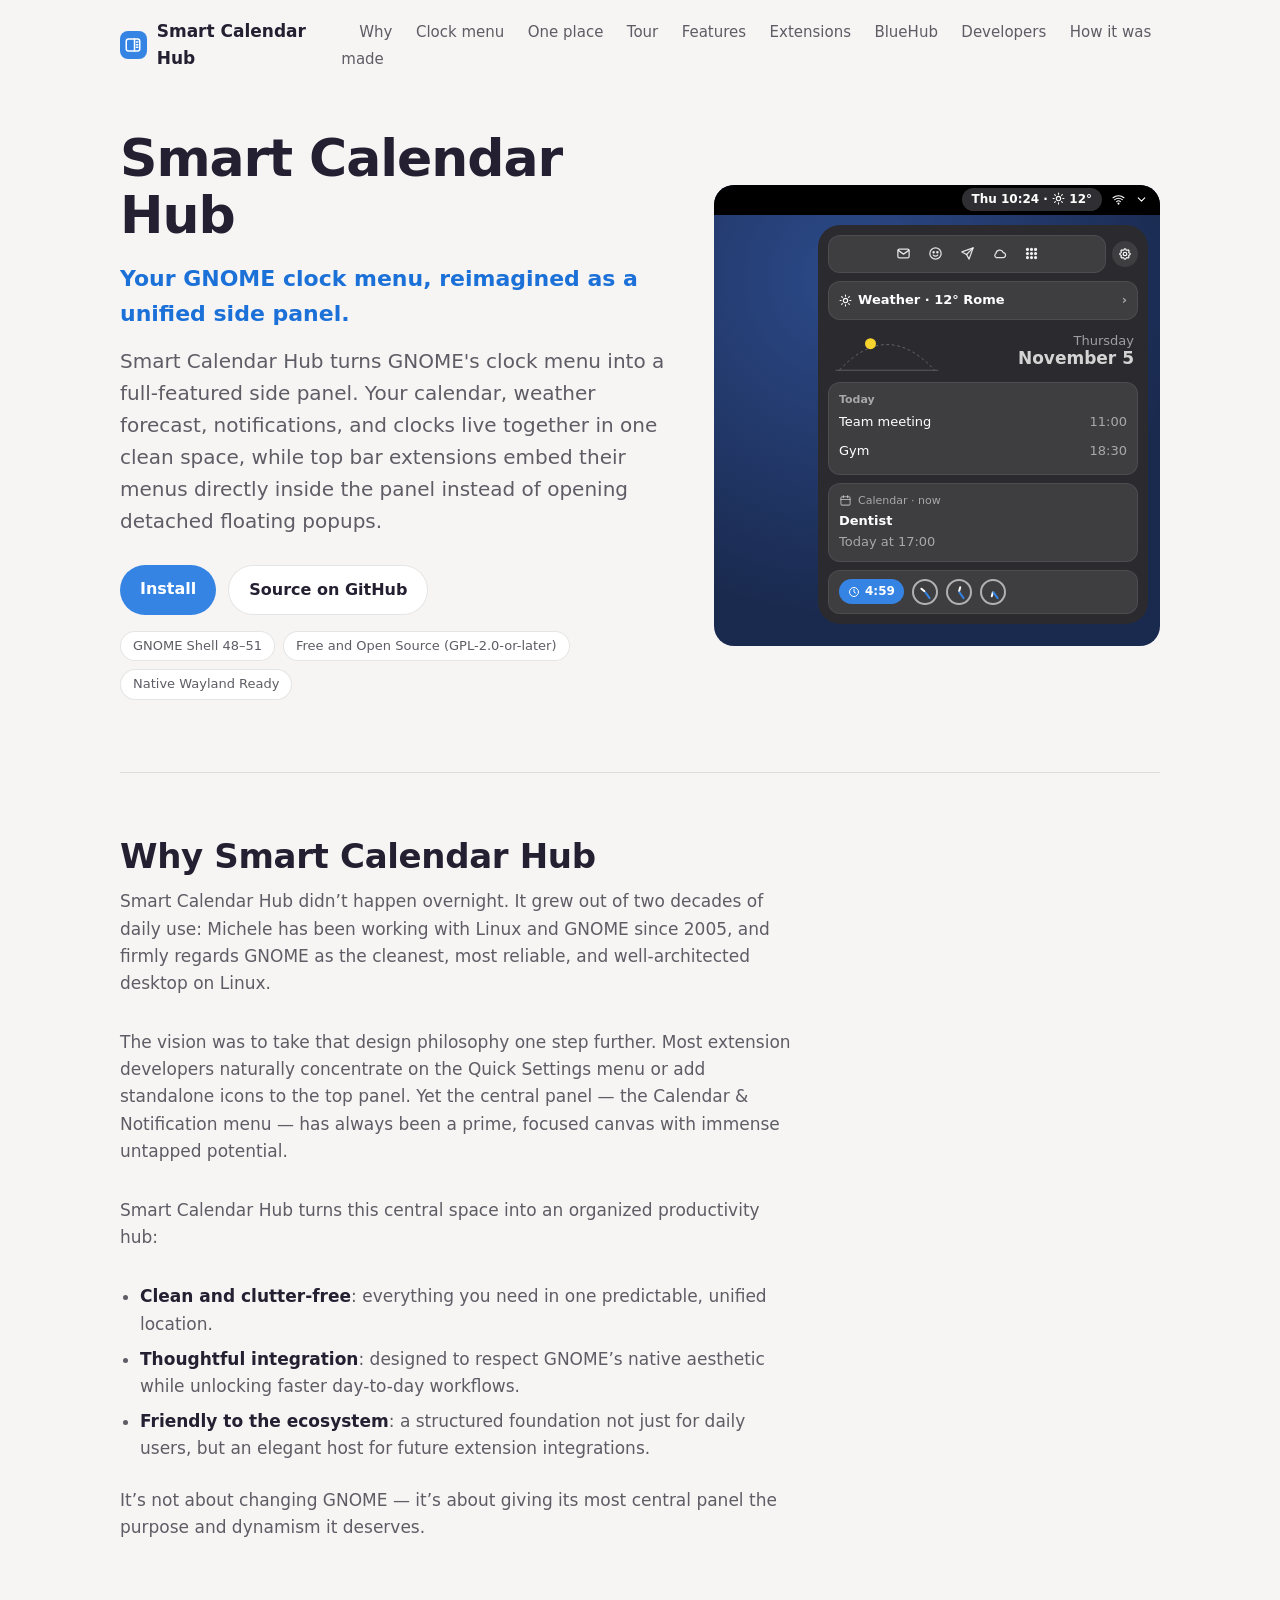
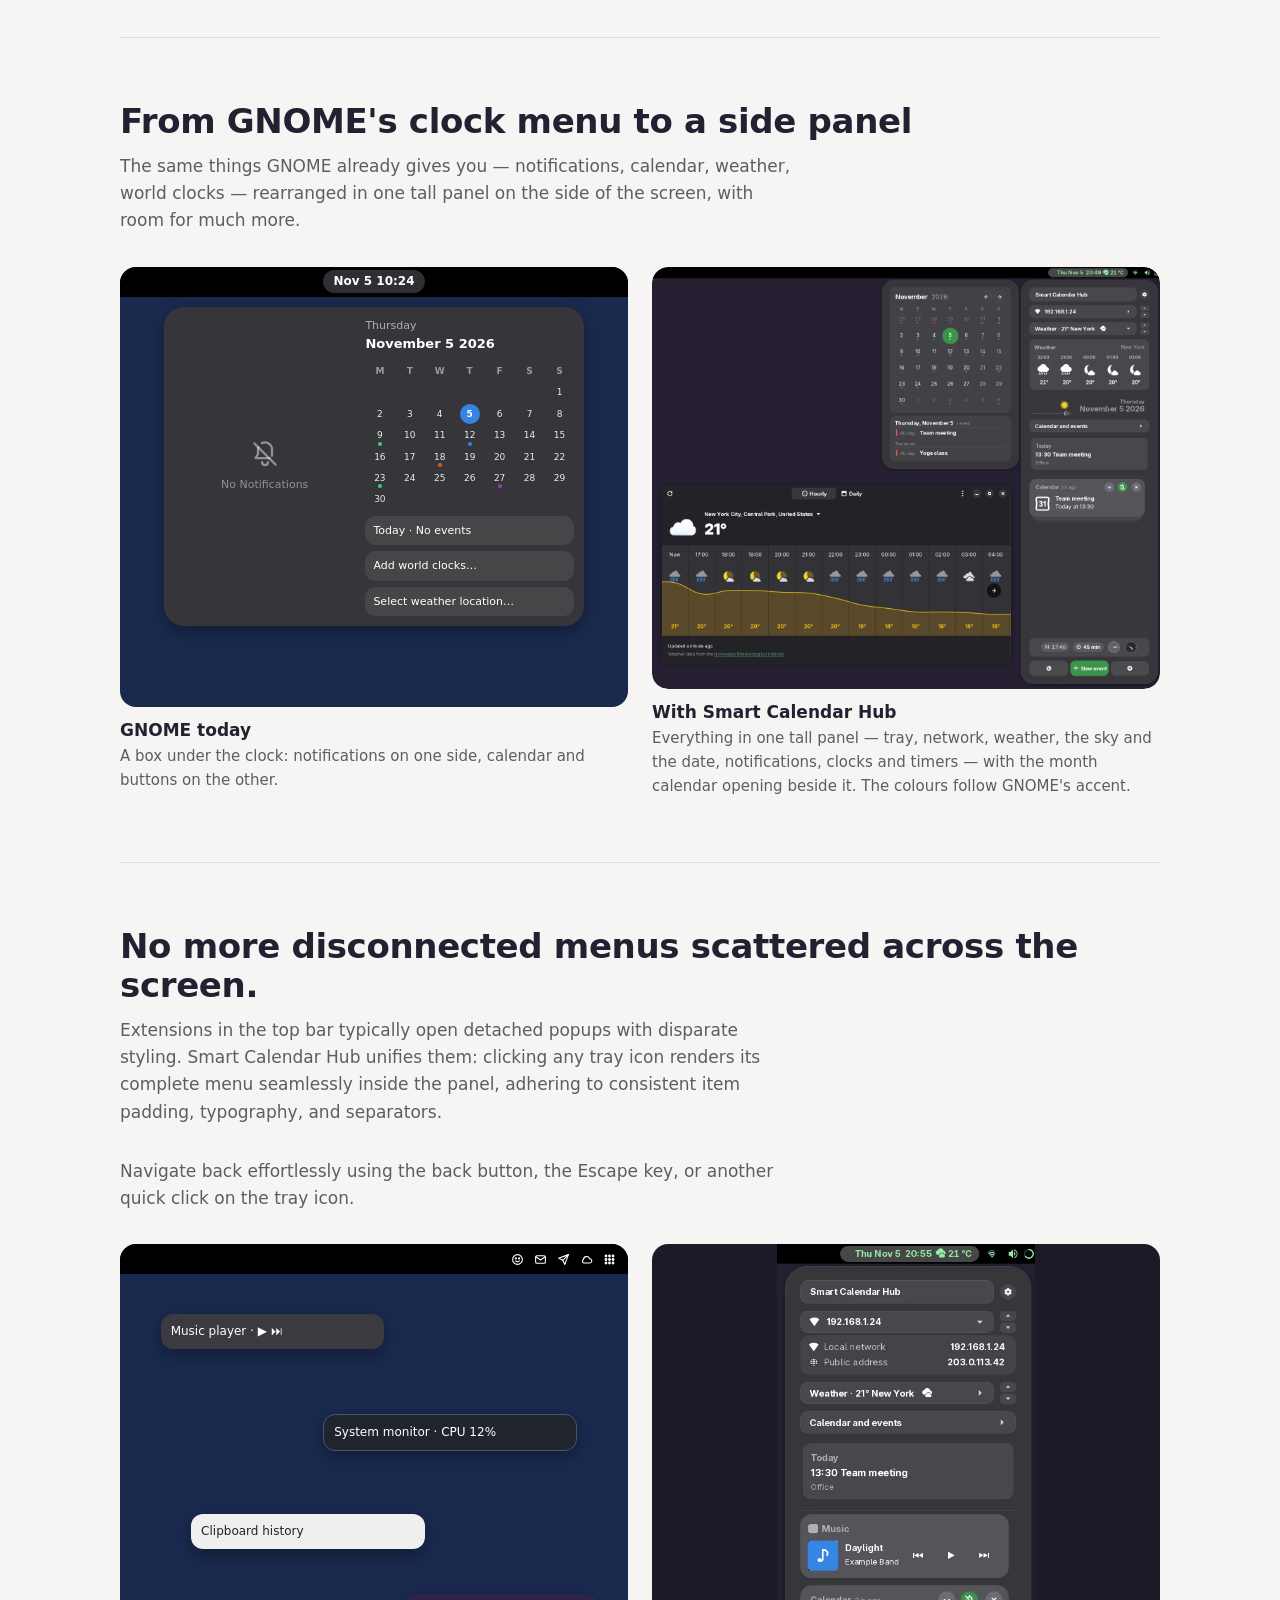
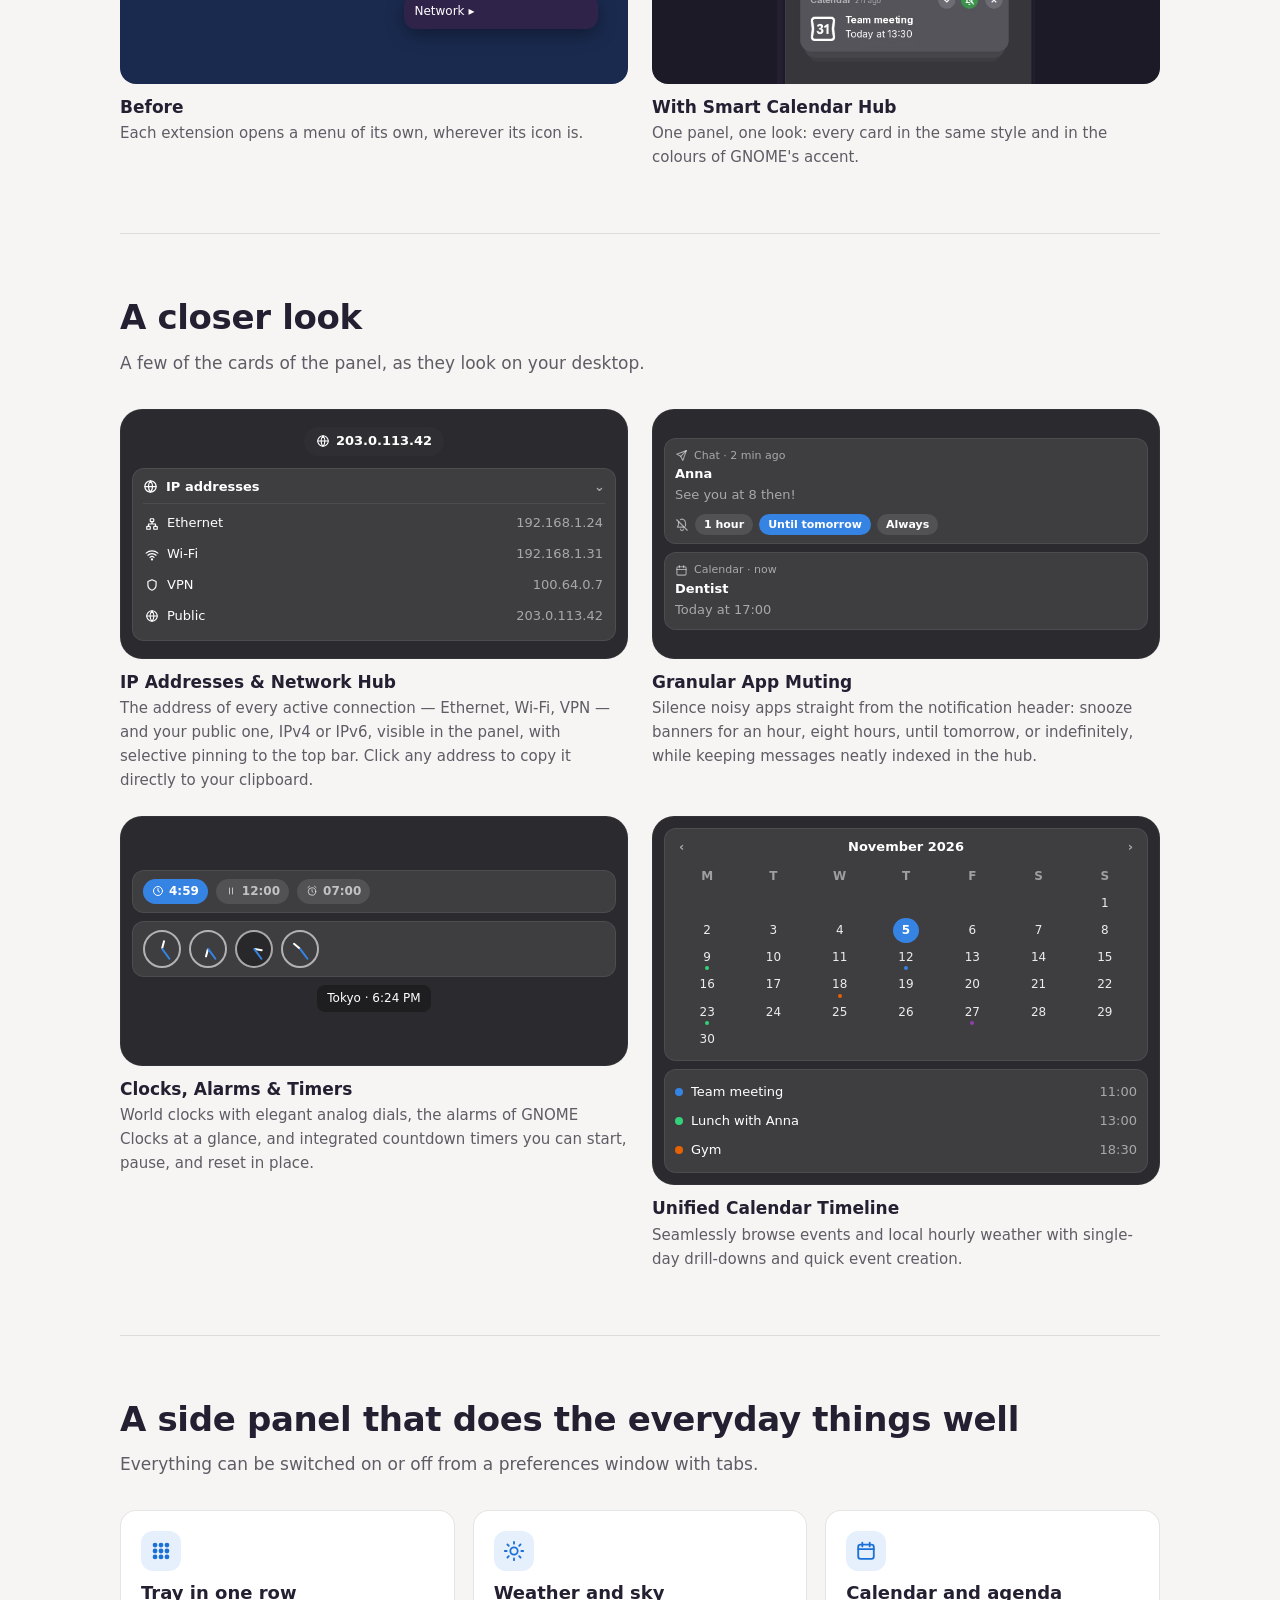
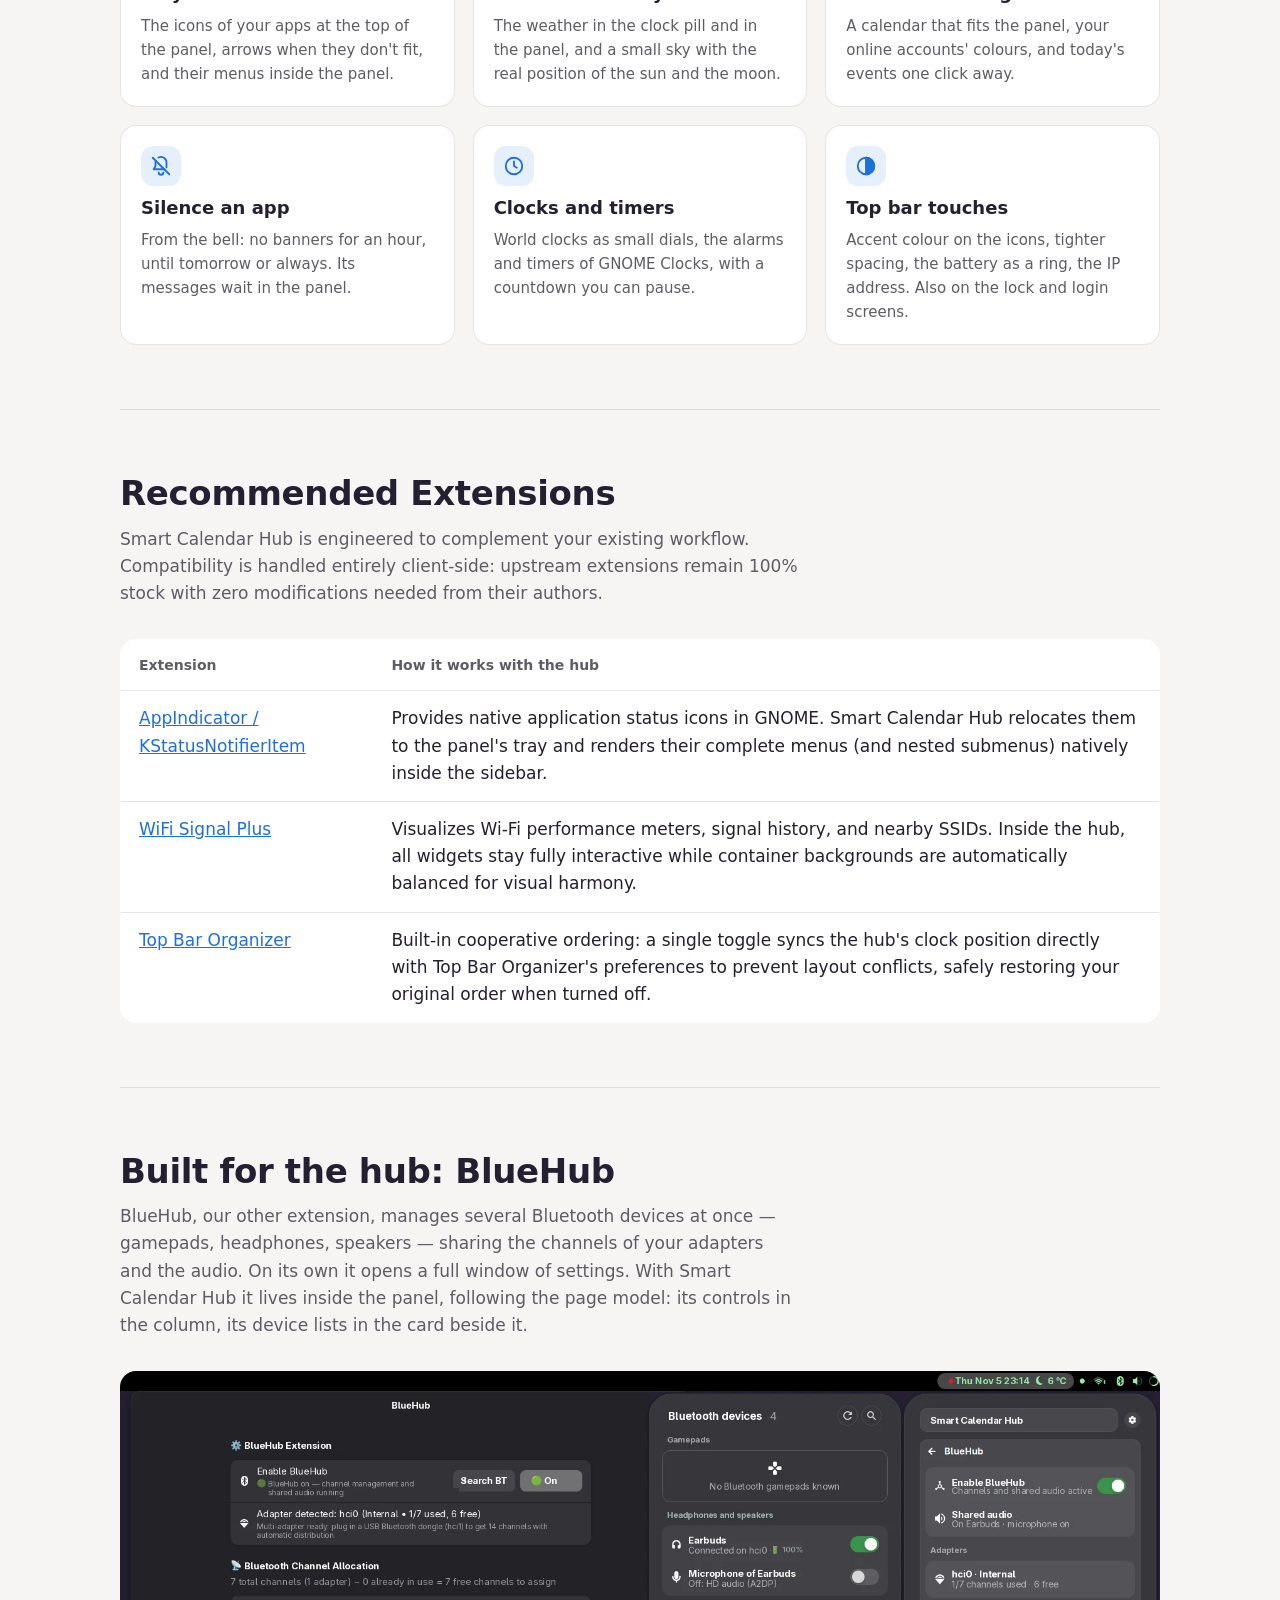
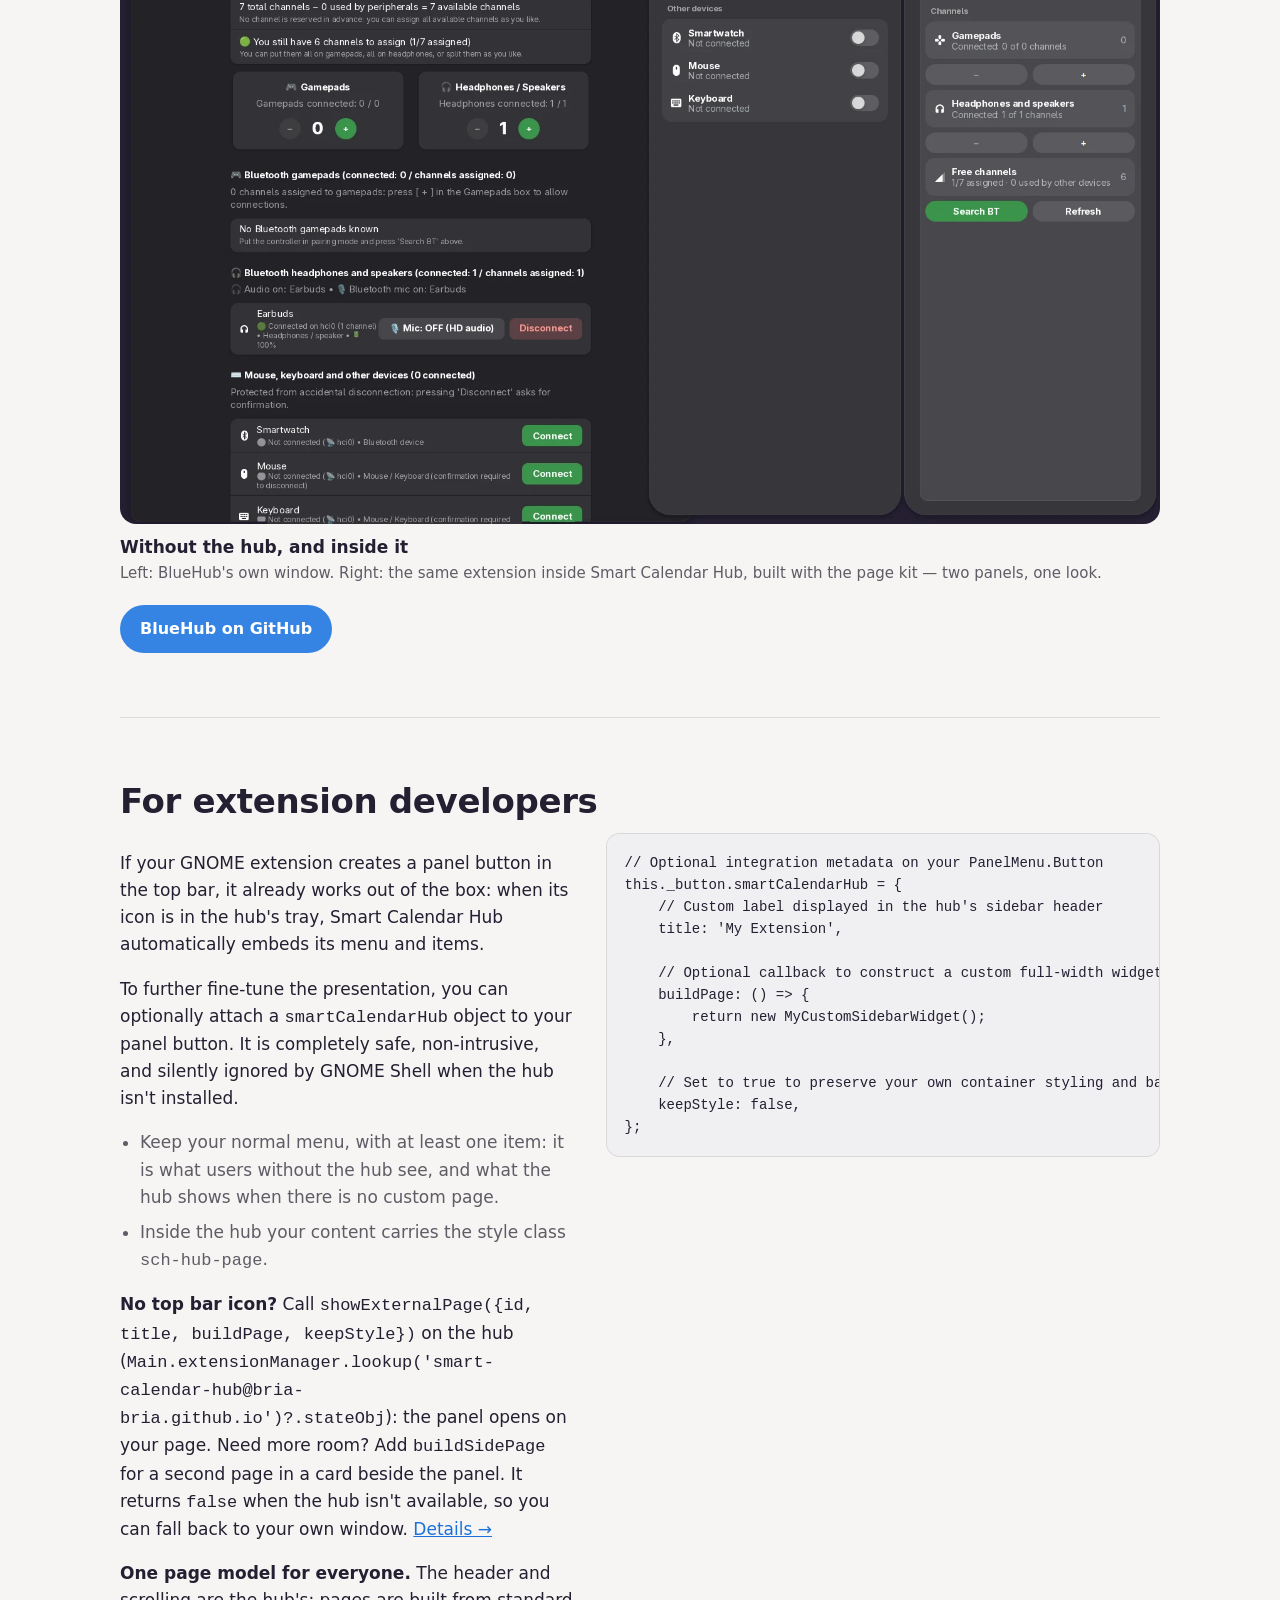
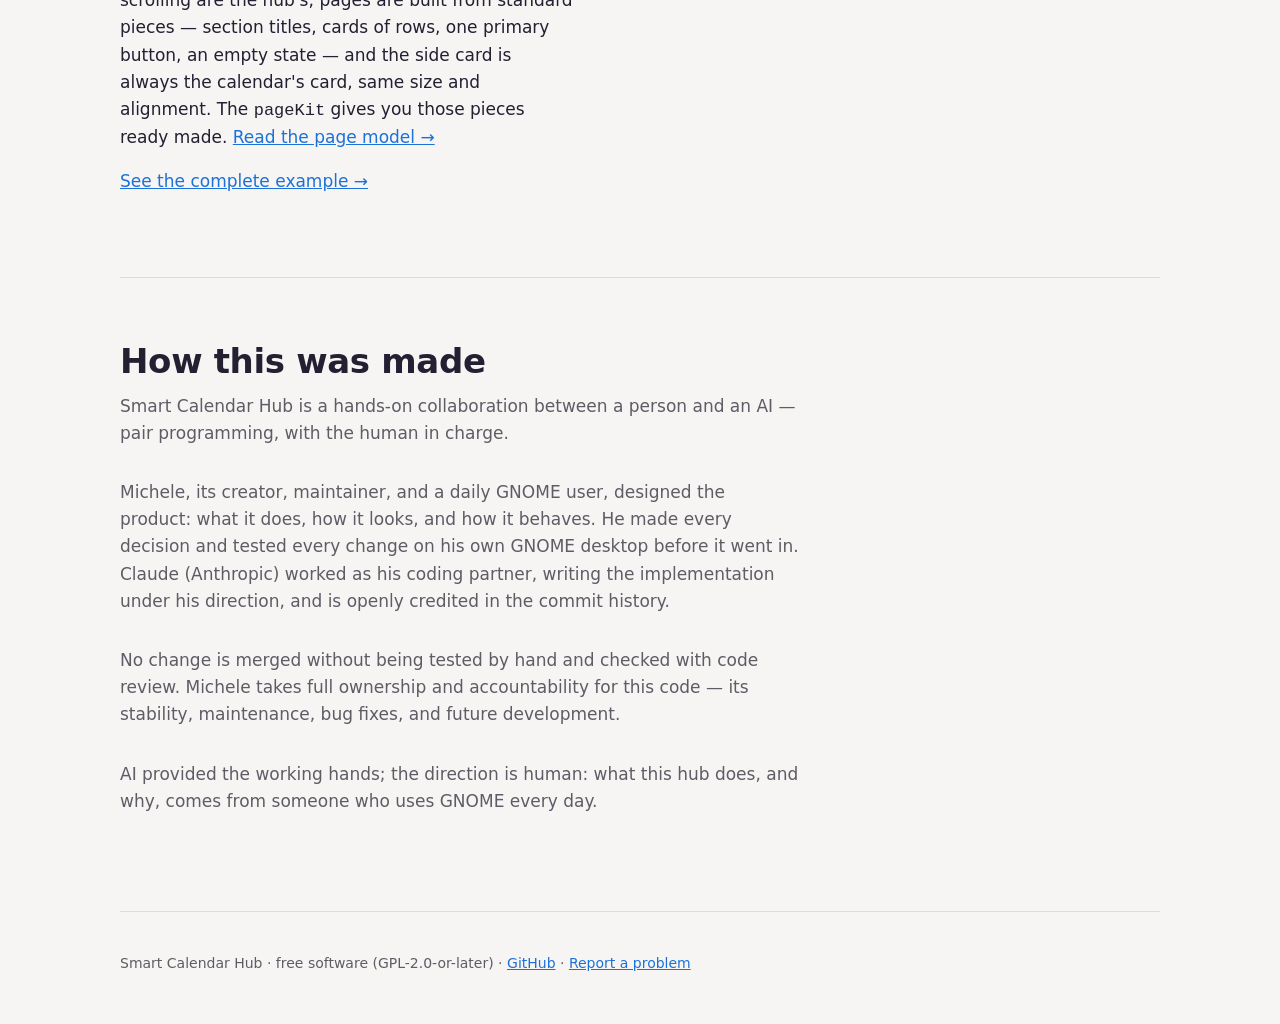
==== commit b1d65a82: "Sito e README: perché Smart Calendar Hub (vent'anni di GNOME, il pannello centrale come cuore del de" ====
--- a/docs/index.html
+++ b/docs/index.html
@@ -223,6 +223,9 @@
 .badges { display: flex; flex-wrap: wrap; gap: 8px; margin-top: 16px; }
 .badges span { font-size: 13px; padding: 4px 12px; border-radius: 999px; border: 1px solid var(--line); background: var(--surface); color: var(--muted); }
 .shot.wide img { width: 100%; height: auto; display: block; border-radius: 16px; }
+.why-list { color: var(--muted); max-width: 680px; padding-left: 20px; margin: 0 0 24px; }
+.why-list li { margin-bottom: 8px; }
+.why-list strong { color: var(--text); }
 </style>
 </head>
 <body>
@@ -256,6 +259,7 @@
   <header class="top">
     <div class="brand"><div class="brand-mark"><svg class="i" aria-hidden="true"><use href="#i-hub"/></svg></div>Smart Calendar Hub</div>
     <nav>
+      <a href="#why">Why</a>
       <a href="#clock-menu">Clock menu</a>
       <a href="#one-place">One place</a>
       <a href="#tour">Tour</a>
@@ -311,6 +315,19 @@
     </div>
   </section>
 
+
+  <section class="block" id="why">
+    <h2>Why Smart Calendar Hub</h2>
+    <p class="sub">Smart Calendar Hub didn’t happen overnight. It grew out of two decades of daily use: Michele has been working with Linux and GNOME since 2005, and firmly regards GNOME as the cleanest, most reliable, and well-architected desktop on Linux.</p>
+    <p class="sub">The vision was to take that design philosophy one step further. Most extension developers naturally concentrate on the Quick Settings menu or add standalone icons to the top panel. Yet the central panel — the Calendar &amp; Notification menu — has always been a prime, focused canvas with immense untapped potential.</p>
+    <p class="sub">Smart Calendar Hub turns this central space into an organized productivity hub:</p>
+    <ul class="why-list">
+      <li><strong>Clean and clutter-free</strong>: everything you need in one predictable, unified location.</li>
+      <li><strong>Thoughtful integration</strong>: designed to respect GNOME’s native aesthetic while unlocking faster day-to-day workflows.</li>
+      <li><strong>Friendly to the ecosystem</strong>: a structured foundation not just for daily users, but an elegant host for future extension integrations.</li>
+    </ul>
+    <p class="sub">It’s not about changing GNOME — it’s about giving its most central panel the purpose and dynamism it deserves.</p>
+  </section>
 
   <section class="block" id="clock-menu">
     <h2>From GNOME's clock menu to a side panel</h2>
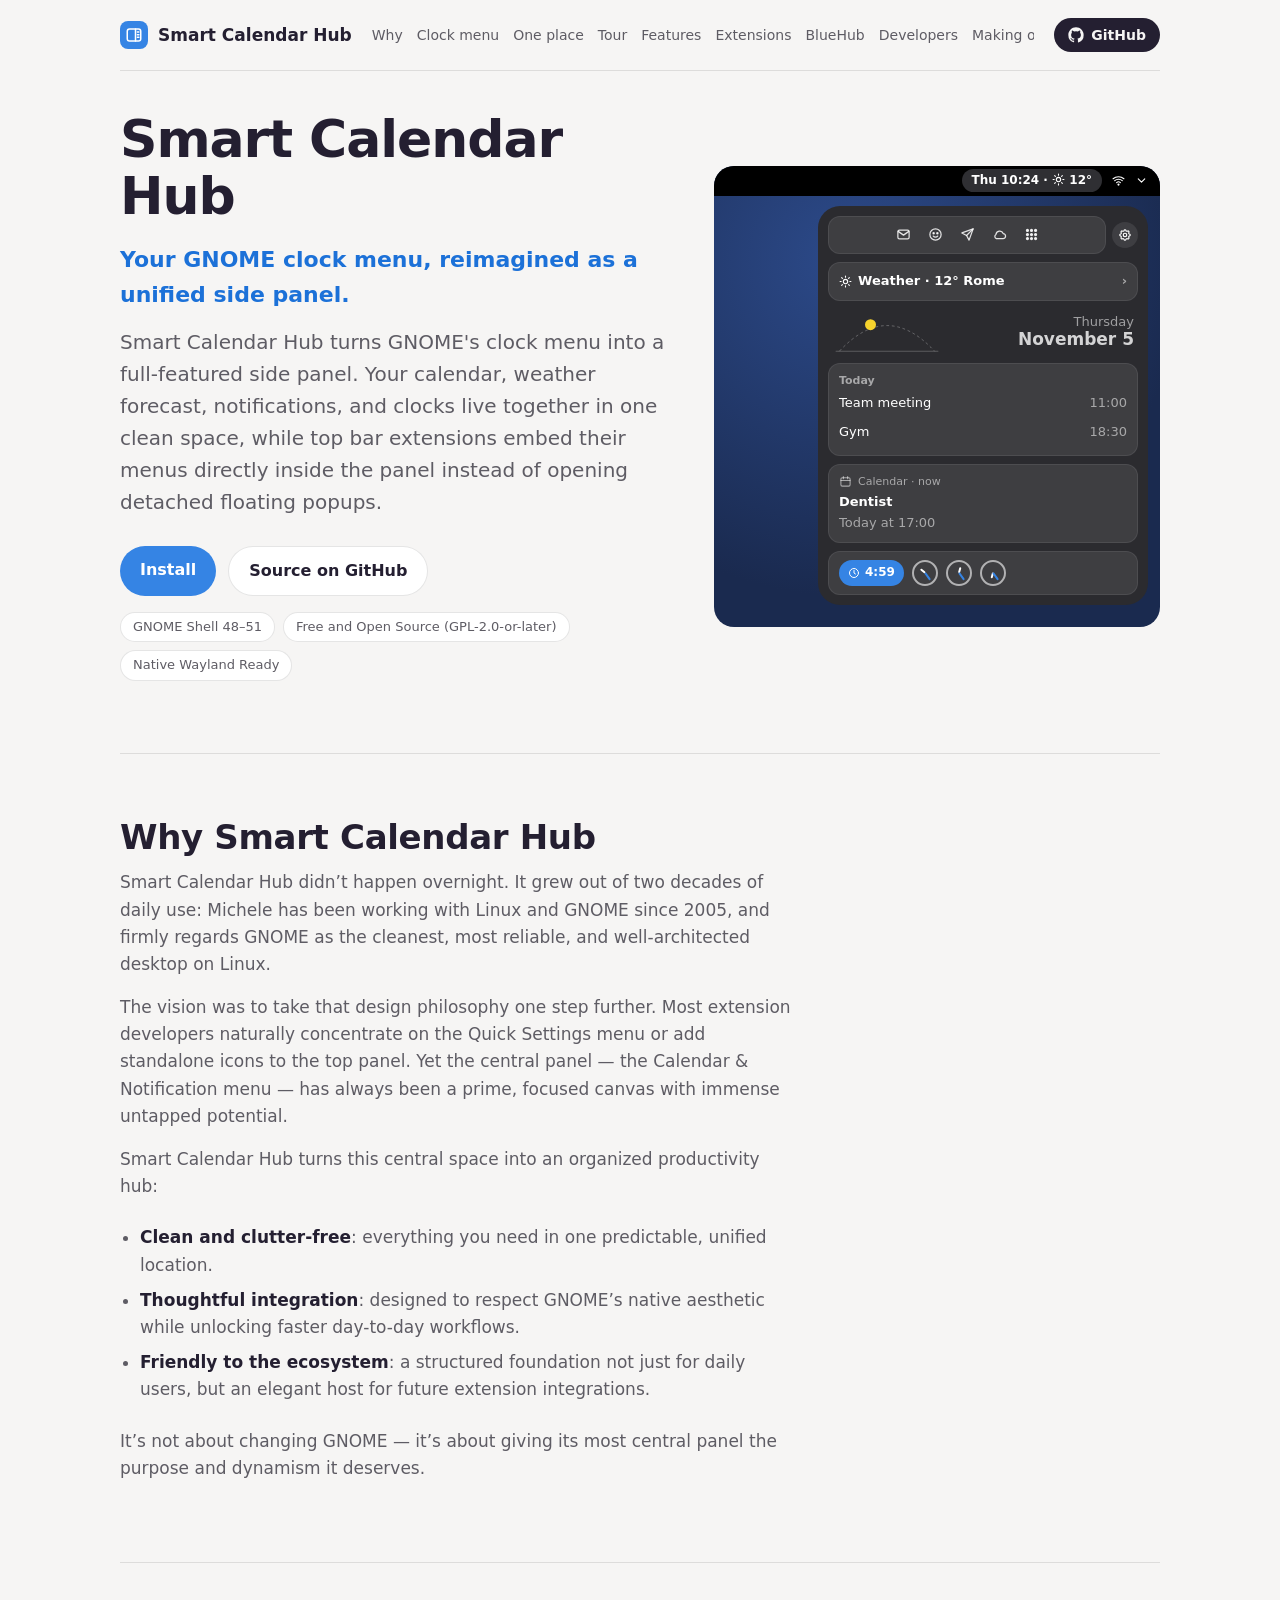
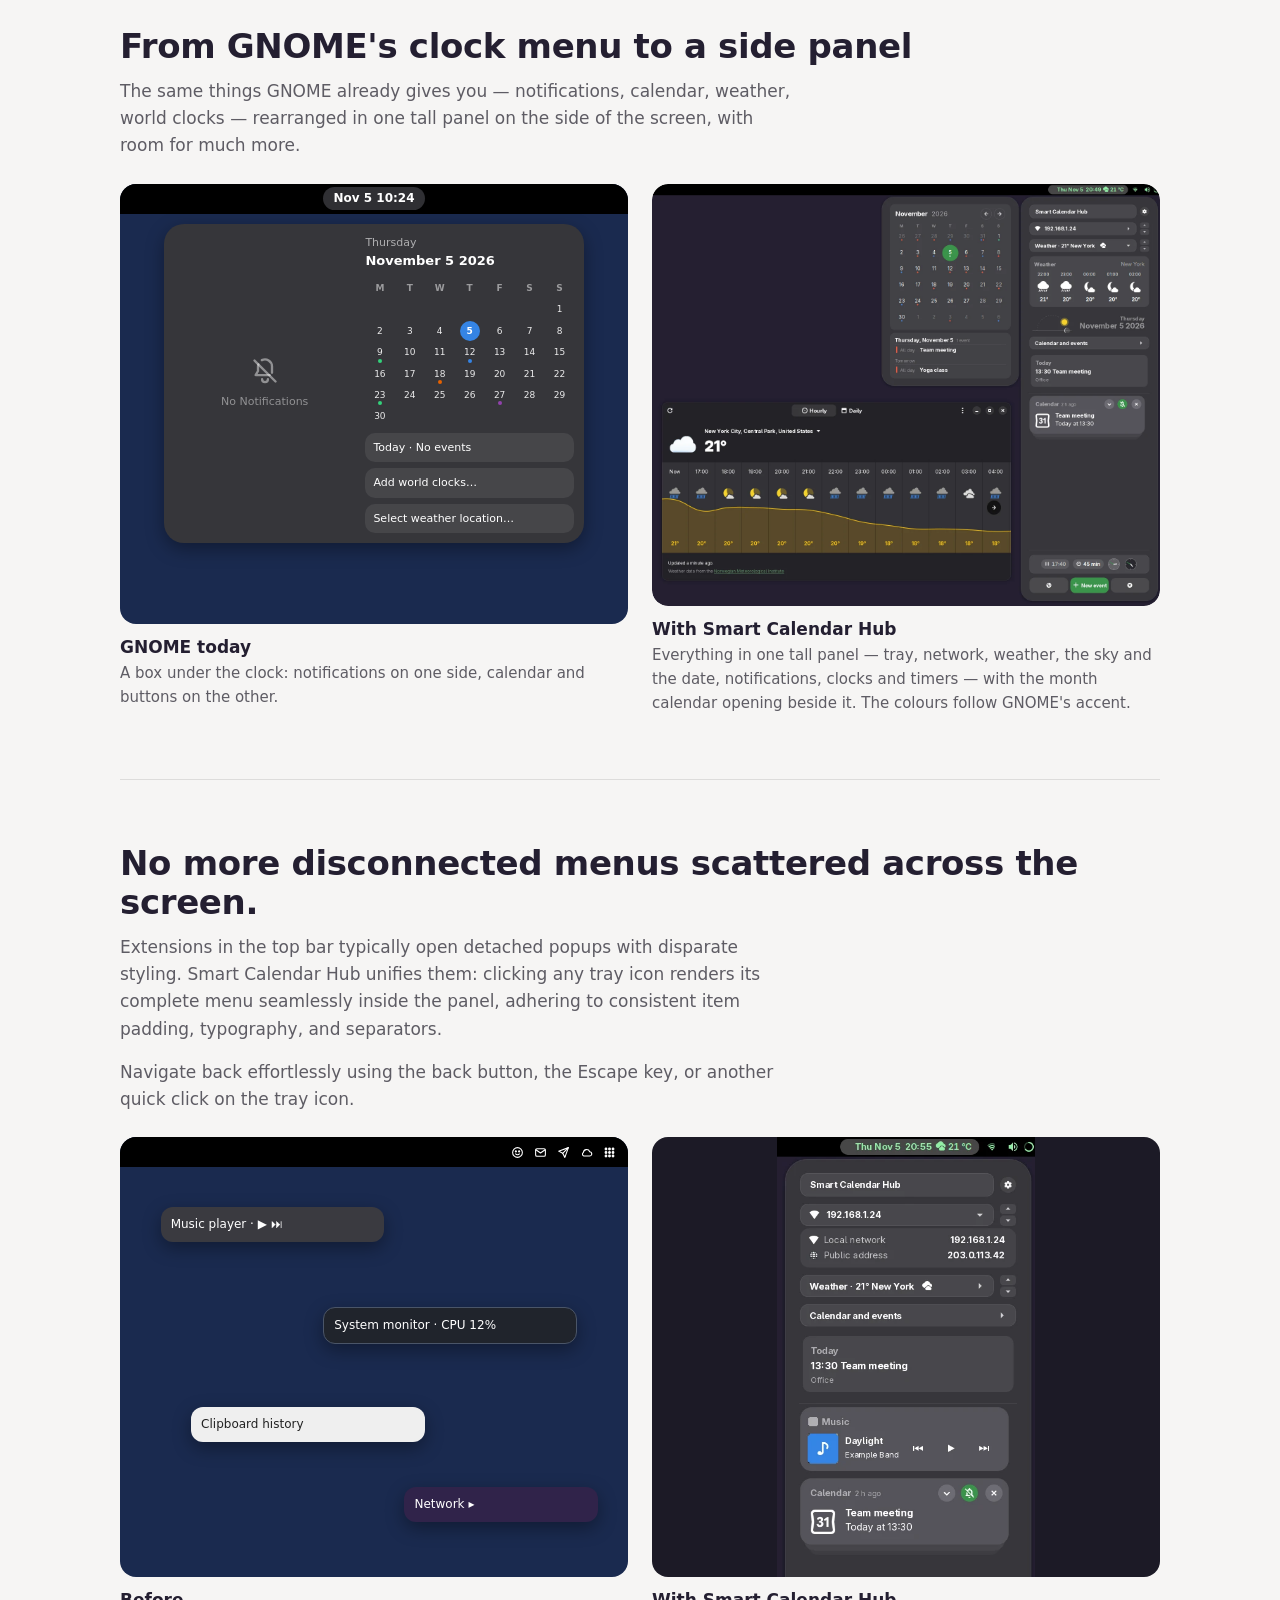
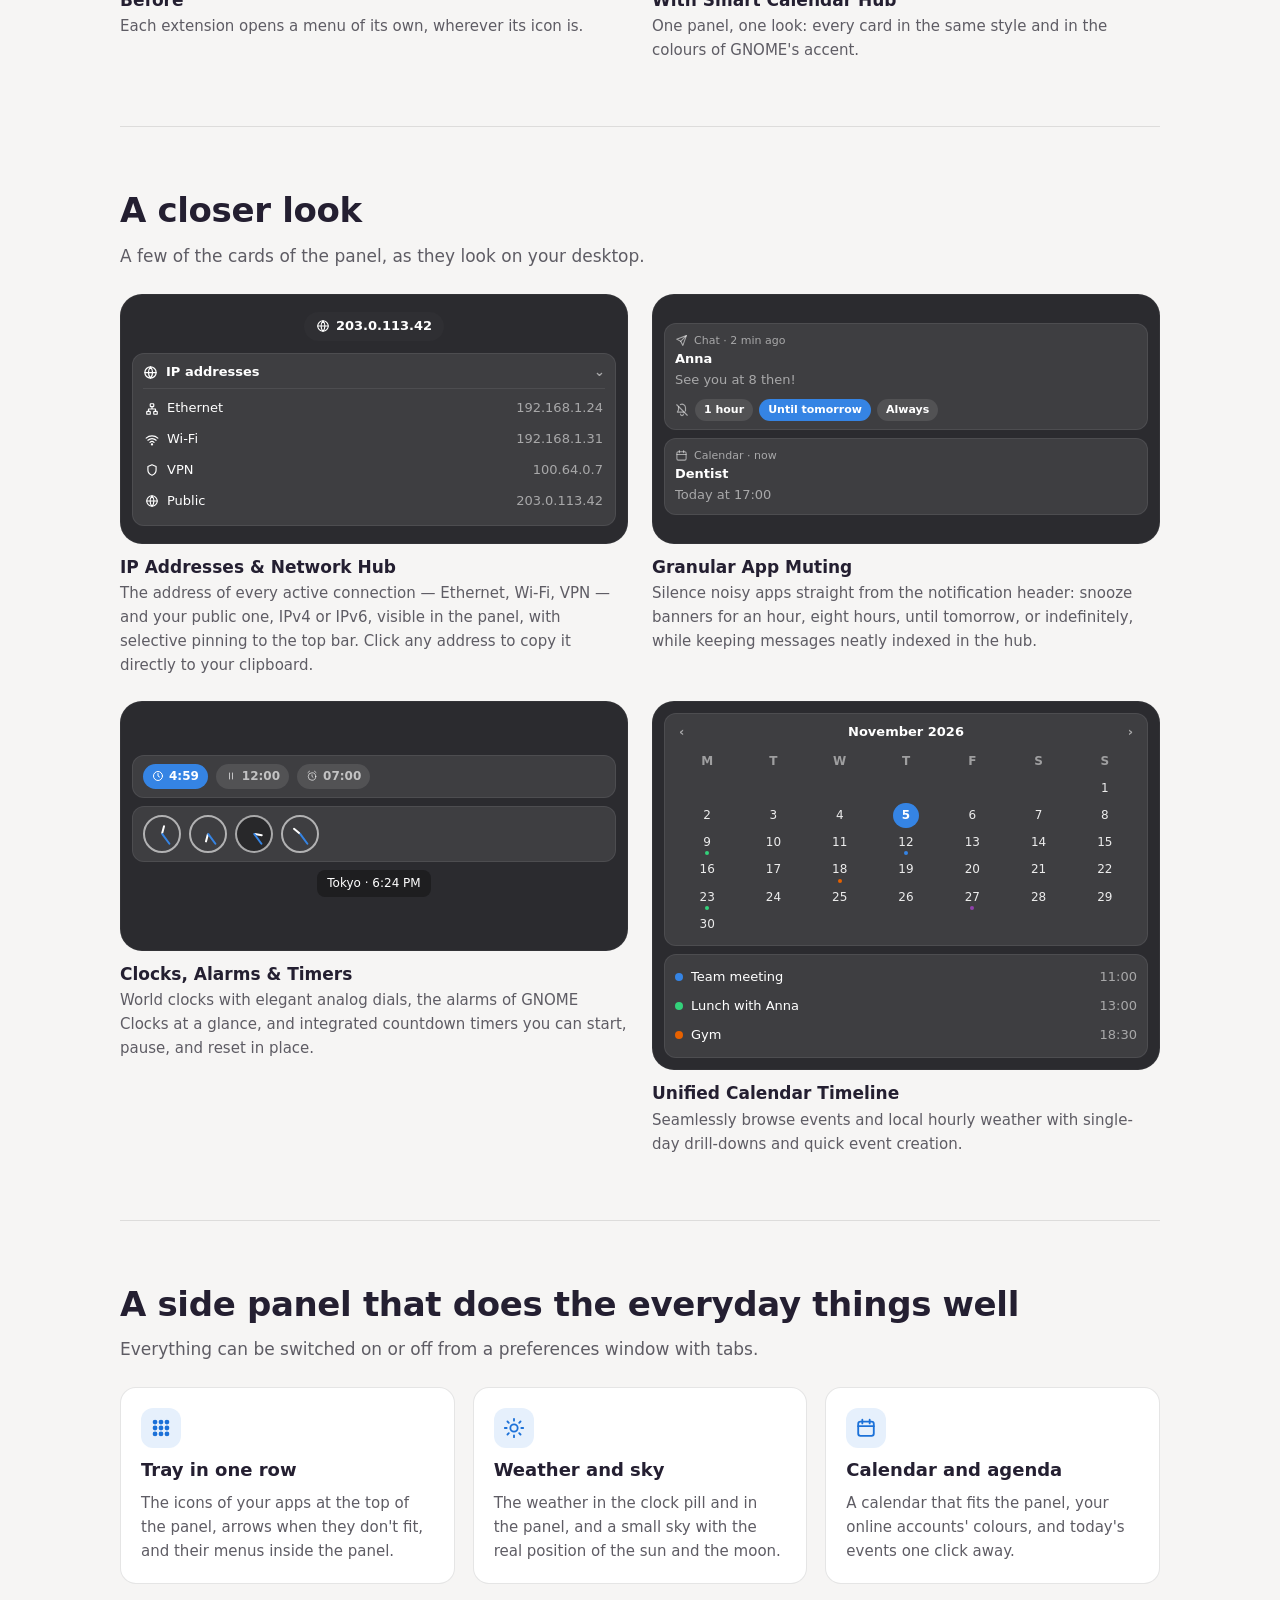
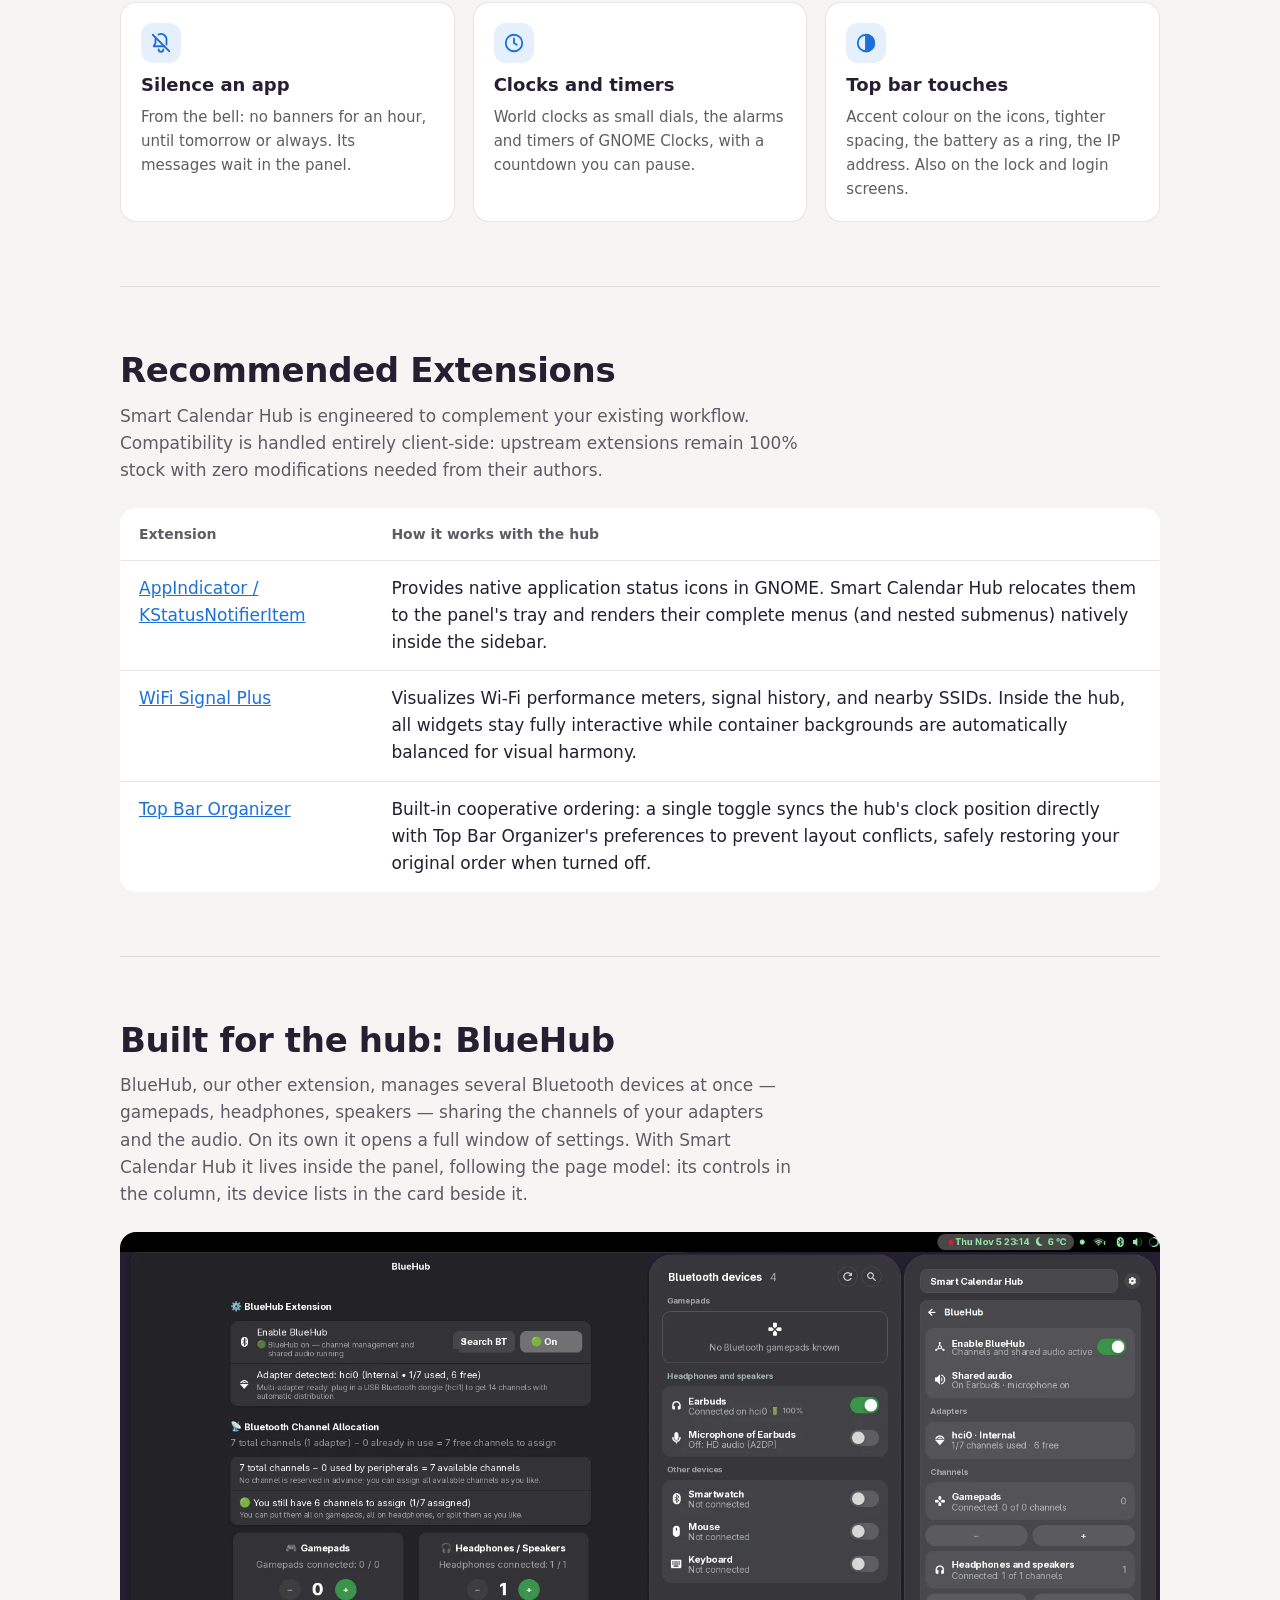
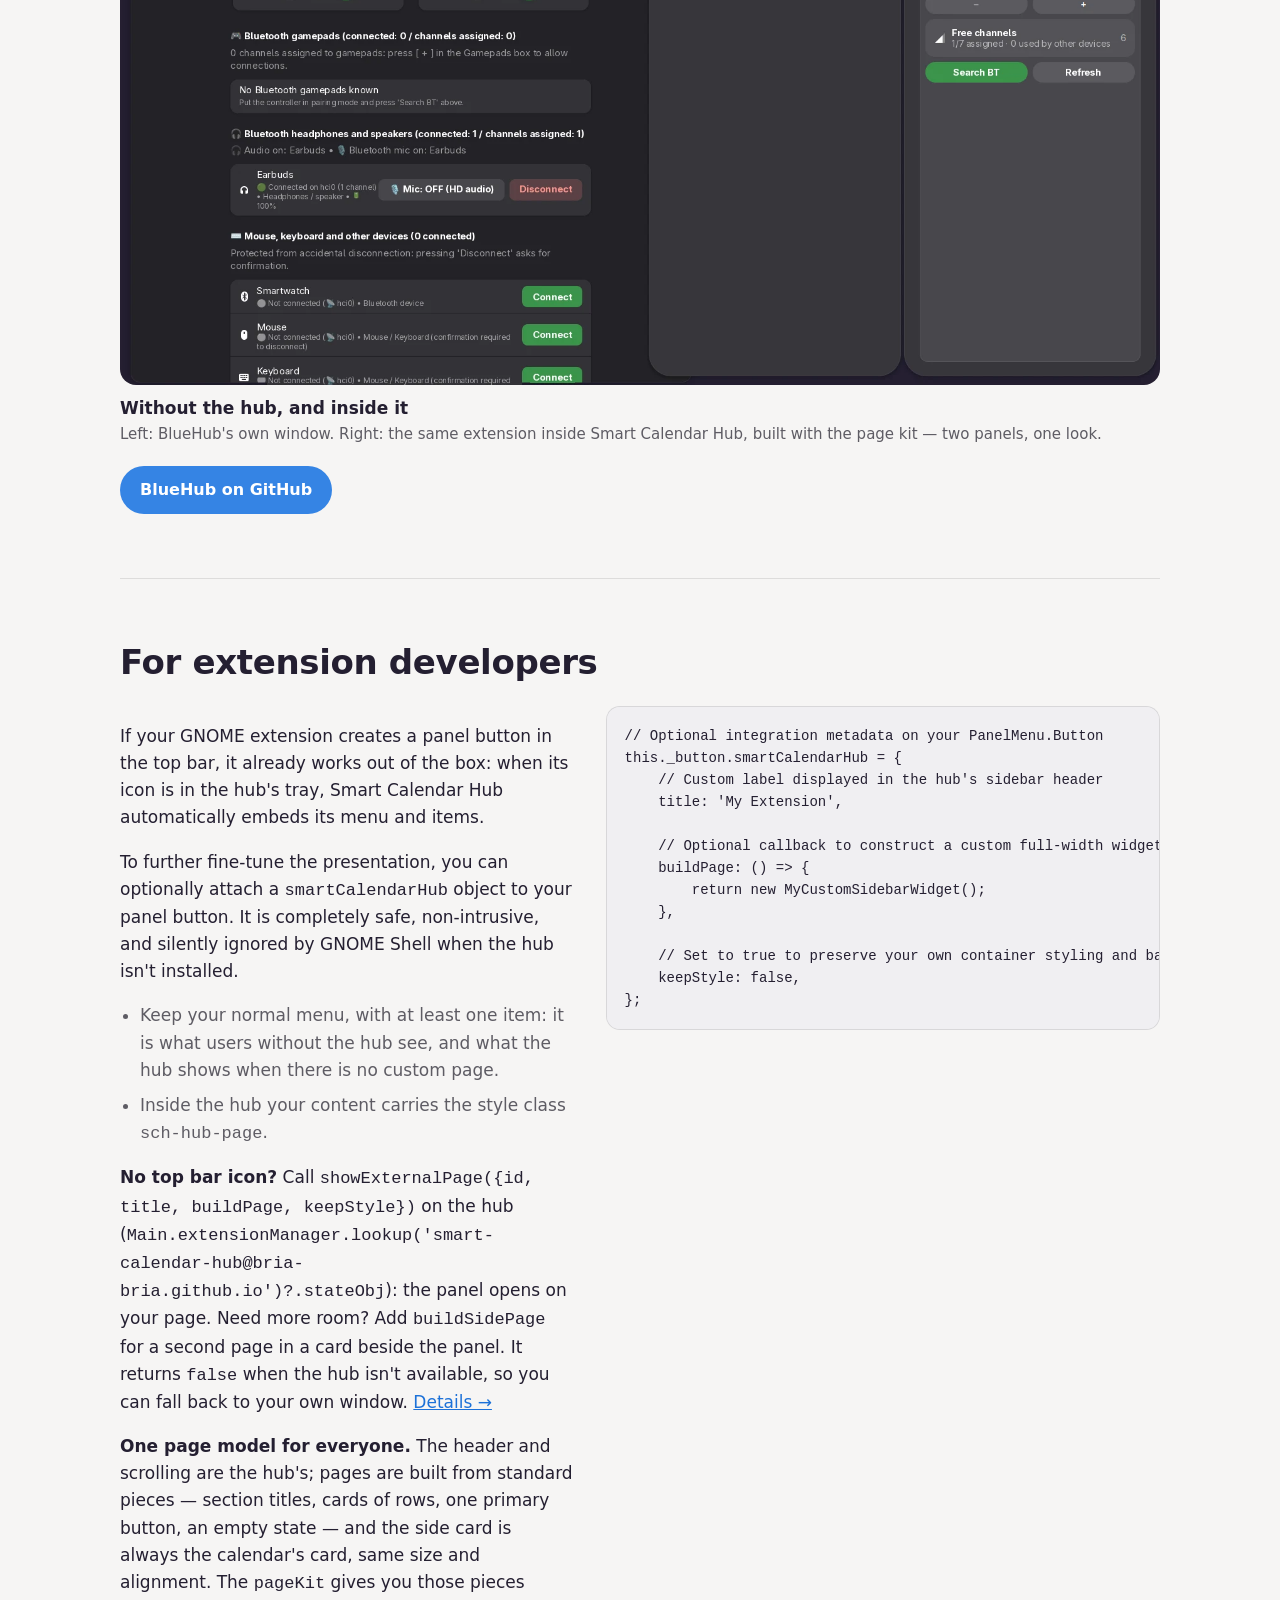
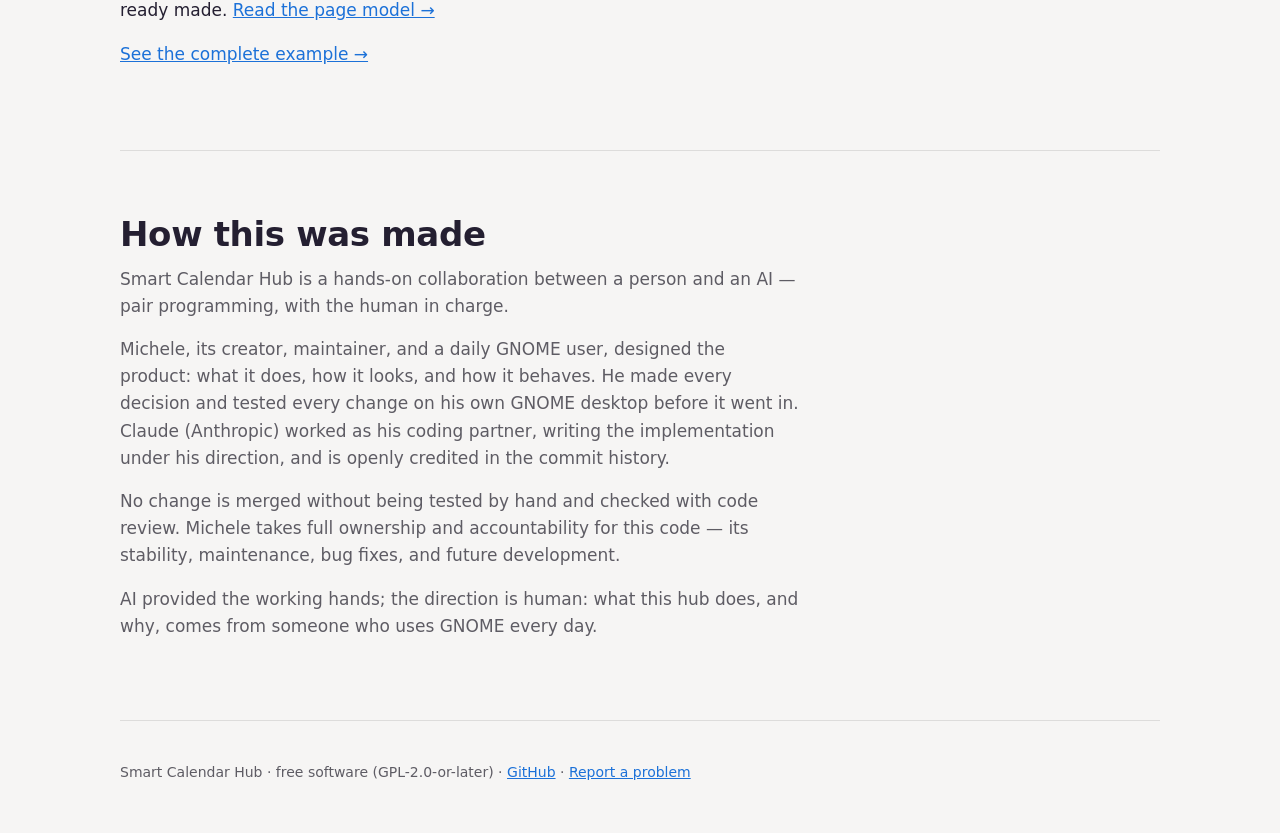
==== commit 2832e54d: "Sito: menu in alto sempre visibile (fisso, scorre di lato se stretto), pulsante GitHub, spazi tra i " ====
--- a/docs/index.html
+++ b/docs/index.html
@@ -145,7 +145,6 @@
 @media (max-width: 820px) {
   .hero, .dev, .compare { grid-template-columns: minmax(0, 1fr); }
   .hero h1 { font-size: 38px; }
-  nav { display: none; }
 }
 
 .i { width: 16px; height: 16px; fill: none; stroke: currentColor; stroke-width: 2; stroke-linecap: round; stroke-linejoin: round; display: block; }
@@ -226,6 +225,30 @@
 .why-list { color: var(--muted); max-width: 680px; padding-left: 20px; margin: 0 0 24px; }
 .why-list li { margin-bottom: 8px; }
 .why-list strong { color: var(--text); }
+
+/* layout review: the header stays on top while scrolling, the menu never
+   disappears (it scrolls sideways when there is no room), GitHub always visible */
+header.top {
+  position: sticky; top: 0; z-index: 20;
+  display: grid; grid-template-columns: auto minmax(0, 1fr) auto; gap: 20px;
+  background: var(--bg);
+  box-shadow: 0 0 0 100vmax var(--bg); clip-path: inset(0 -100vmax);
+  border-bottom: 1px solid var(--line);
+}
+header.top nav { display: flex; gap: 14px; justify-content: flex-start; overflow-x: auto; white-space: nowrap; scrollbar-width: none; }
+header.top nav a { font-size: 14px; }
+header.top nav::-webkit-scrollbar { display: none; }
+header.top nav a { margin-left: 0; }
+.gh { display: inline-flex; align-items: center; gap: 7px; padding: 6px 14px; border-radius: 999px; background: var(--text); color: var(--bg); font-weight: 700; font-size: 14px; text-decoration: none; }
+.i.fill { fill: currentColor; stroke: none; width: 16px; height: 16px; }
+section[id] { scroll-margin-top: 80px; }
+section.block p.sub { margin: 0 0 16px; }
+.compare, .tour, .grid, table.works, .shot.wide, .dev, .why-list { margin-top: 24px; }
+@media (max-width: 820px) {
+  header.top { grid-template-columns: minmax(0, 1fr) auto; row-gap: 10px; }
+  header.top nav { grid-column: 1 / -1; grid-row: 2; justify-content: flex-start; }
+  section[id] { scroll-margin-top: 120px; }
+}
 </style>
 </head>
 <body>
@@ -252,6 +275,7 @@
     <symbol id="i-shield" viewBox="0 0 24 24"><path d="M12 3 5 6v6c0 4.5 3 7.5 7 9 4-1.5 7-4.5 7-9V6z"/></symbol>
     <symbol id="i-pause" viewBox="0 0 24 24"><path d="M9 6v12M15 6v12"/></symbol>
     <symbol id="i-alarm" viewBox="0 0 24 24"><circle cx="12" cy="13" r="7.5"/><path d="M12 9.5V13l2 1.5M4 5l3-2.5M20 5l-3-2.5"/></symbol>
+    <symbol id="i-github" viewBox="0 0 24 24"><path d="M12 .5C5.65.5.5 5.65.5 12a11.5 11.5 0 0 0 7.86 10.92c.58.1.79-.25.79-.56v-2c-3.2.7-3.87-1.37-3.87-1.37-.52-1.33-1.28-1.68-1.28-1.68-1.04-.71.08-.7.08-.7 1.15.08 1.76 1.18 1.76 1.18 1.03 1.76 2.69 1.25 3.35.96.1-.75.4-1.25.73-1.54-2.55-.29-5.24-1.28-5.24-5.68 0-1.26.45-2.28 1.18-3.09-.12-.29-.51-1.46.11-3.04 0 0 .97-.31 3.17 1.18a11 11 0 0 1 5.77 0c2.2-1.49 3.17-1.18 3.17-1.18.62 1.58.23 2.75.11 3.04.74.81 1.18 1.83 1.18 3.09 0 4.41-2.69 5.39-5.25 5.67.41.36.78 1.06.78 2.14v3.17c0 .31.21.67.8.56A11.5 11.5 0 0 0 23.5 12C23.5 5.65 18.35.5 12 .5z"/></symbol>
     <symbol id="i-hub" viewBox="0 0 24 24"><rect x="3" y="4" width="18" height="16" rx="3"/><path d="M14 4v16"/><path d="M16.5 8h2M16.5 11.5h2M16.5 15h2"/></symbol>
   </defs>
 </svg>
@@ -267,8 +291,9 @@
       <a href="#integrated">Extensions</a>
       <a href="#built-for-the-hub">BlueHub</a>
       <a href="#developers">Developers</a>
-      <a href="#how-made">How it was made</a>
+      <a href="#how-made">Making of</a>
     </nav>
+    <a class="gh" href="https://github.com/bria-bria/smart-calendar-hub"><svg class="i fill" aria-hidden="true"><use href="#i-github"/></svg>GitHub</a>
   </header>
 
   <section class="hero">
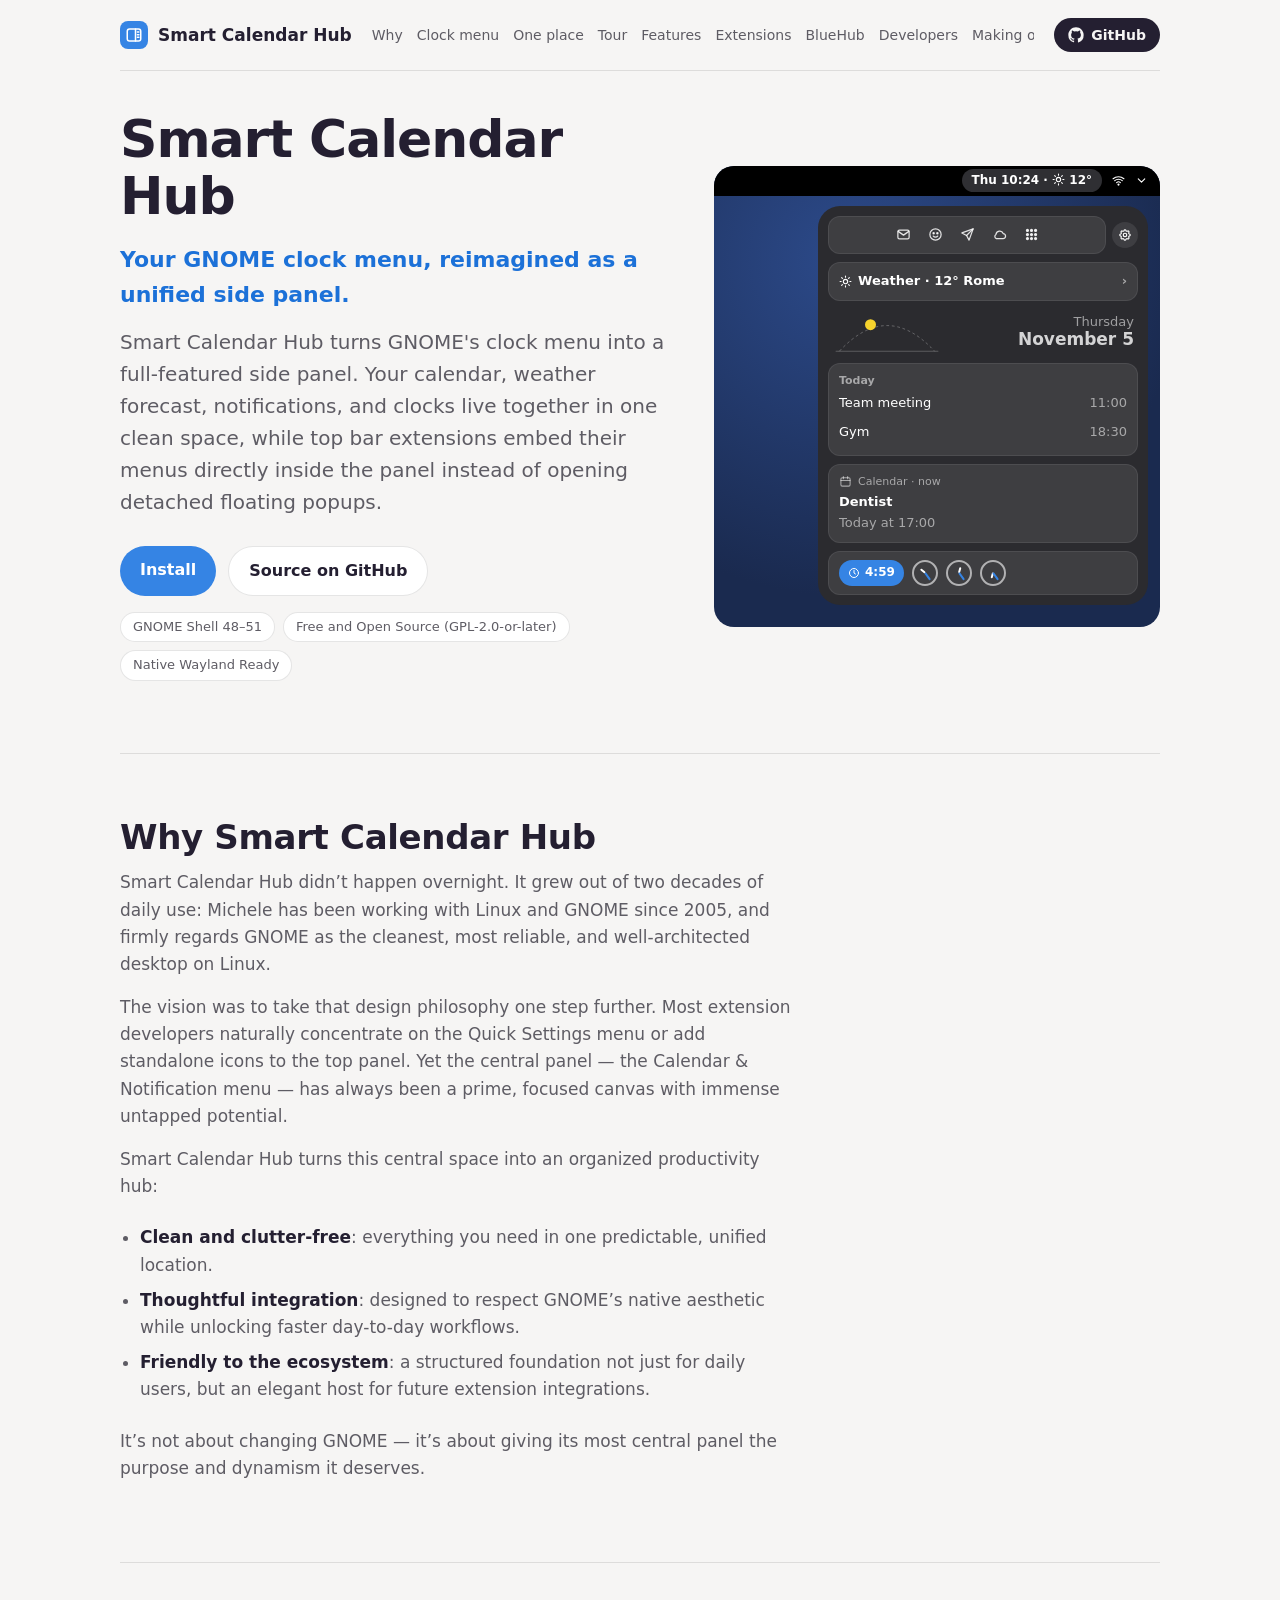
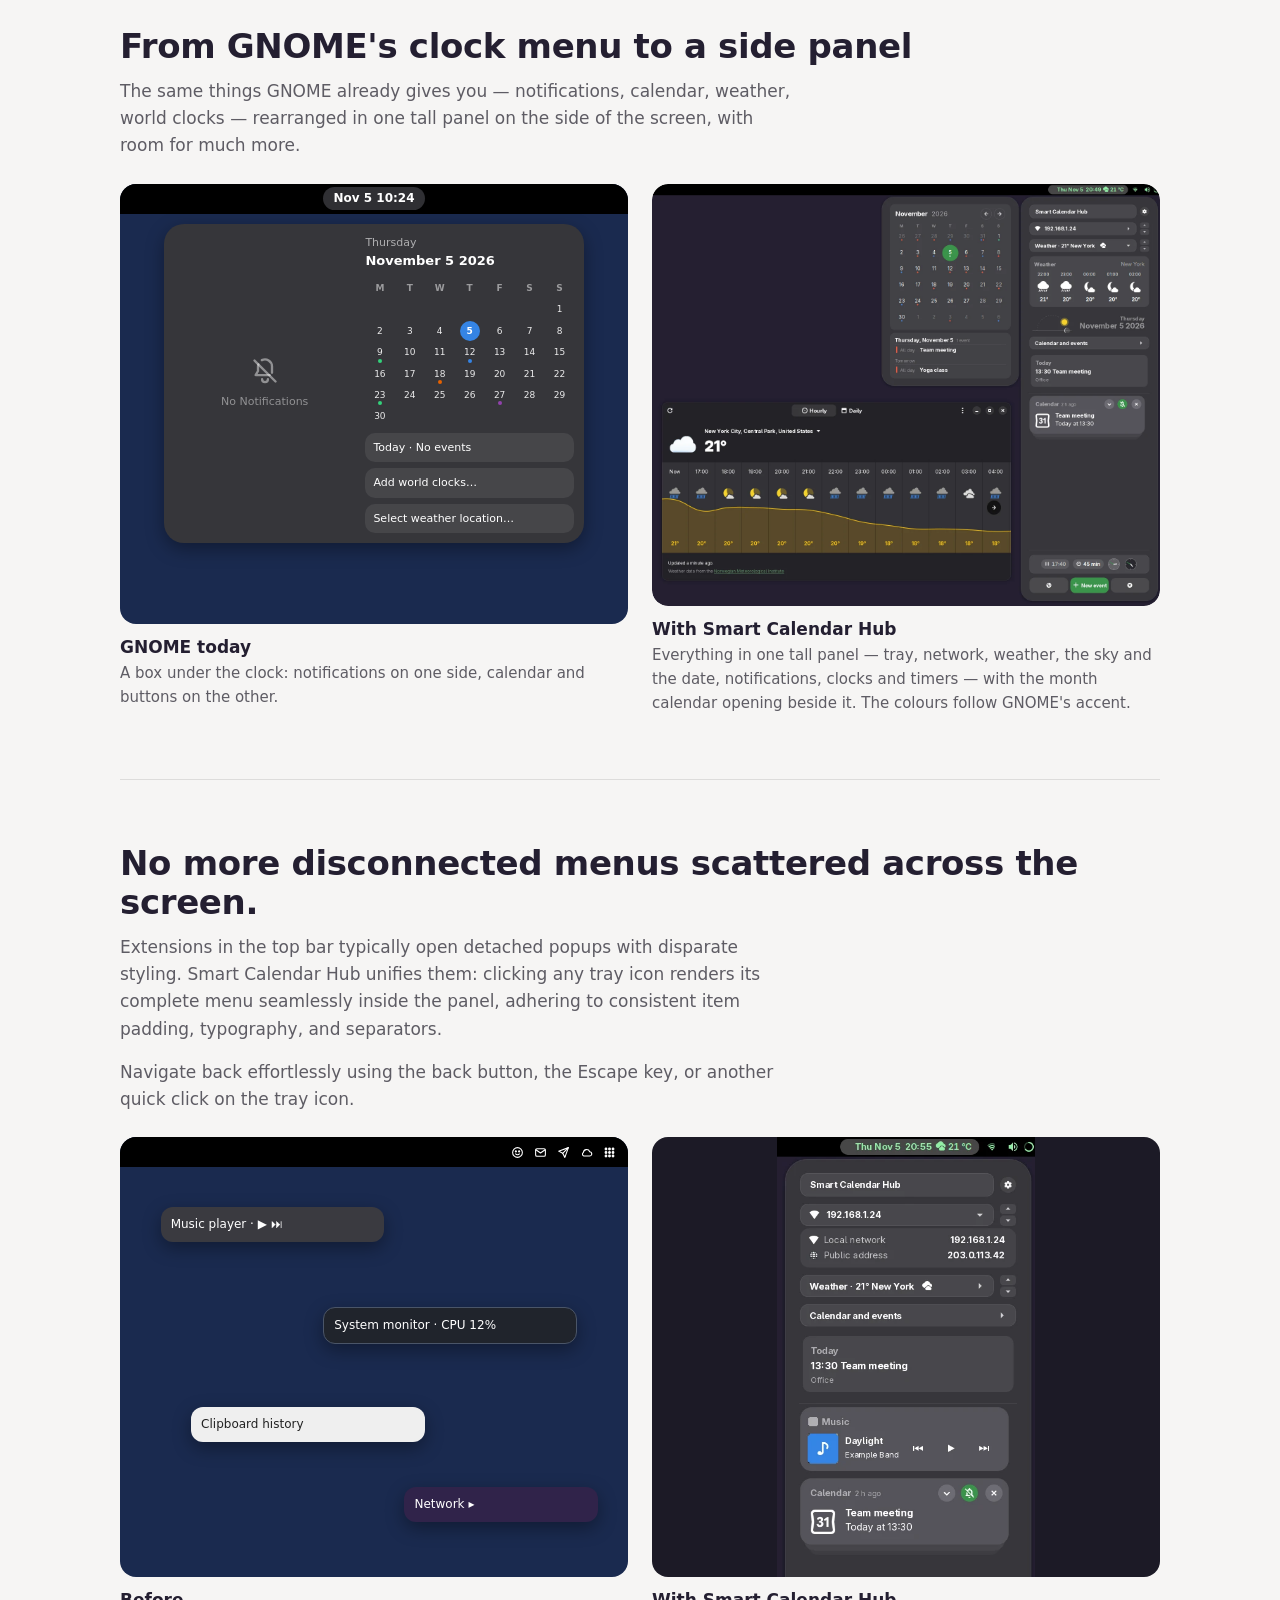
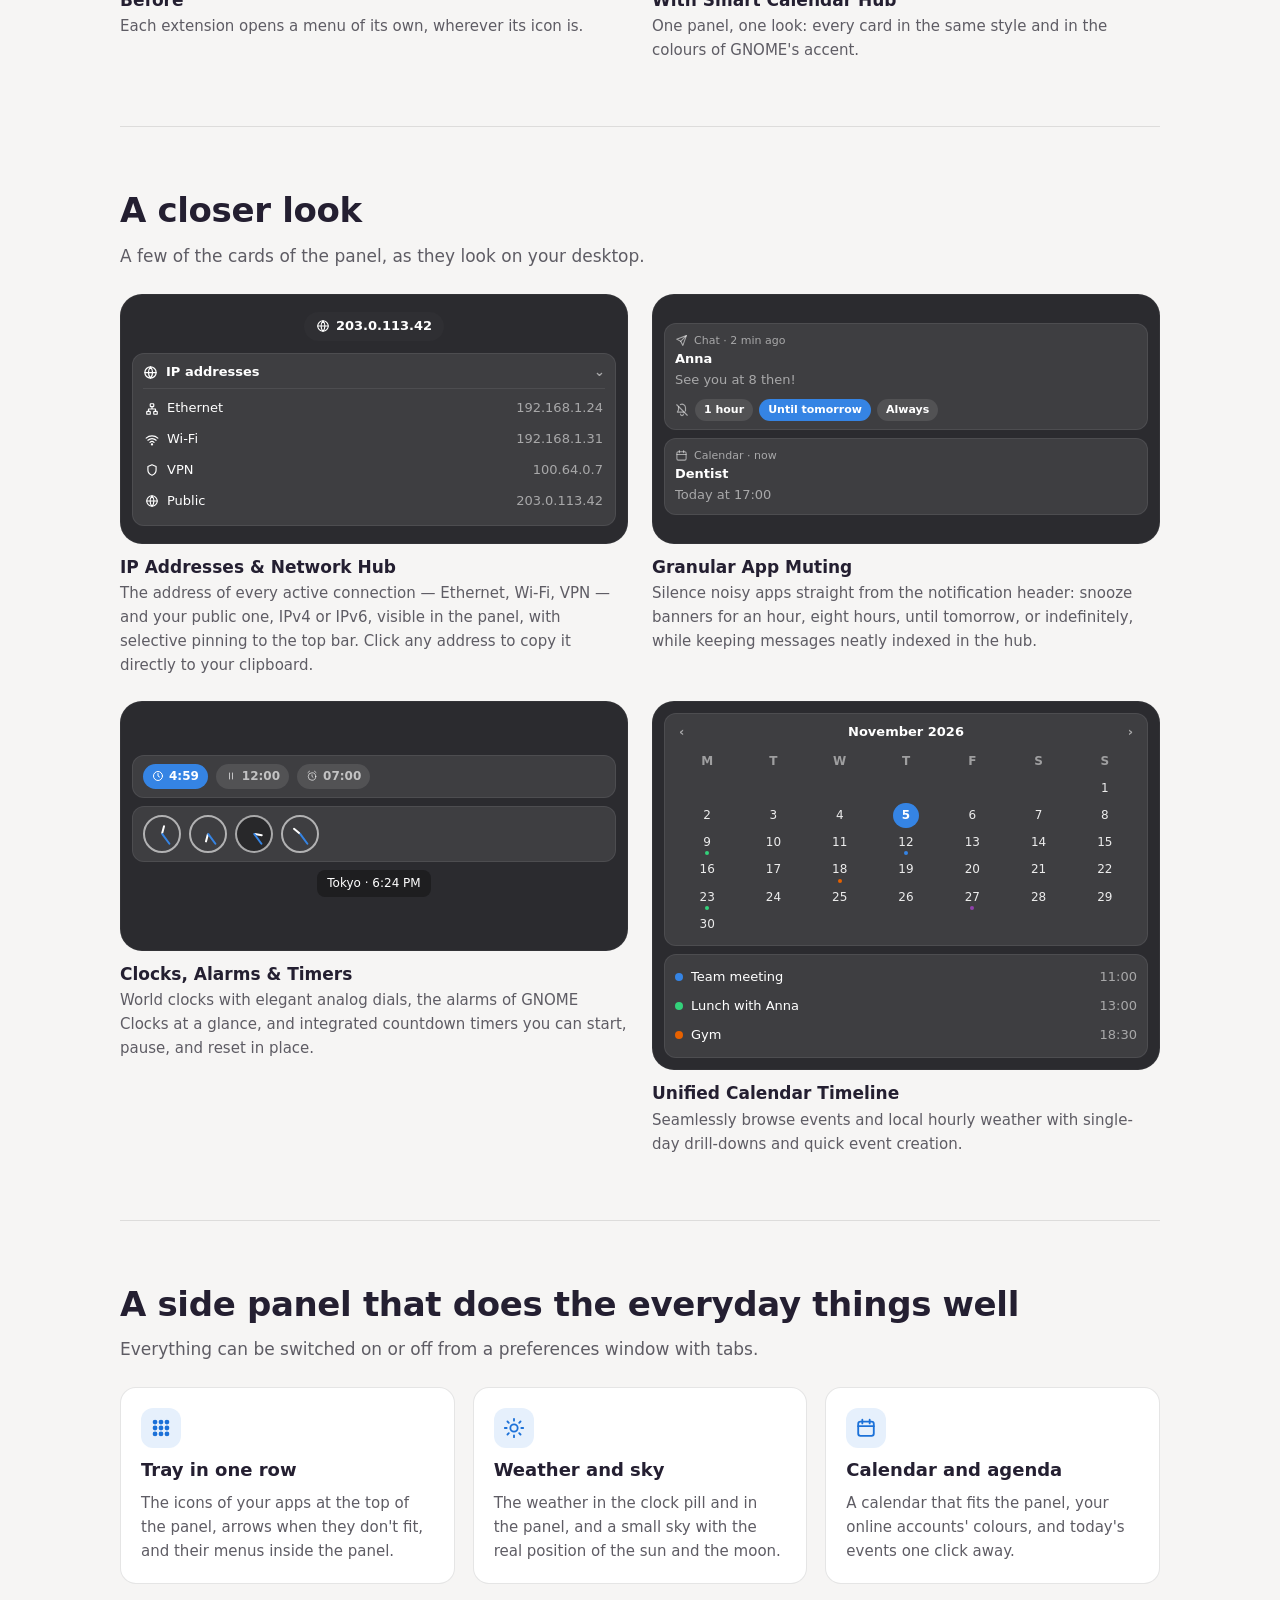
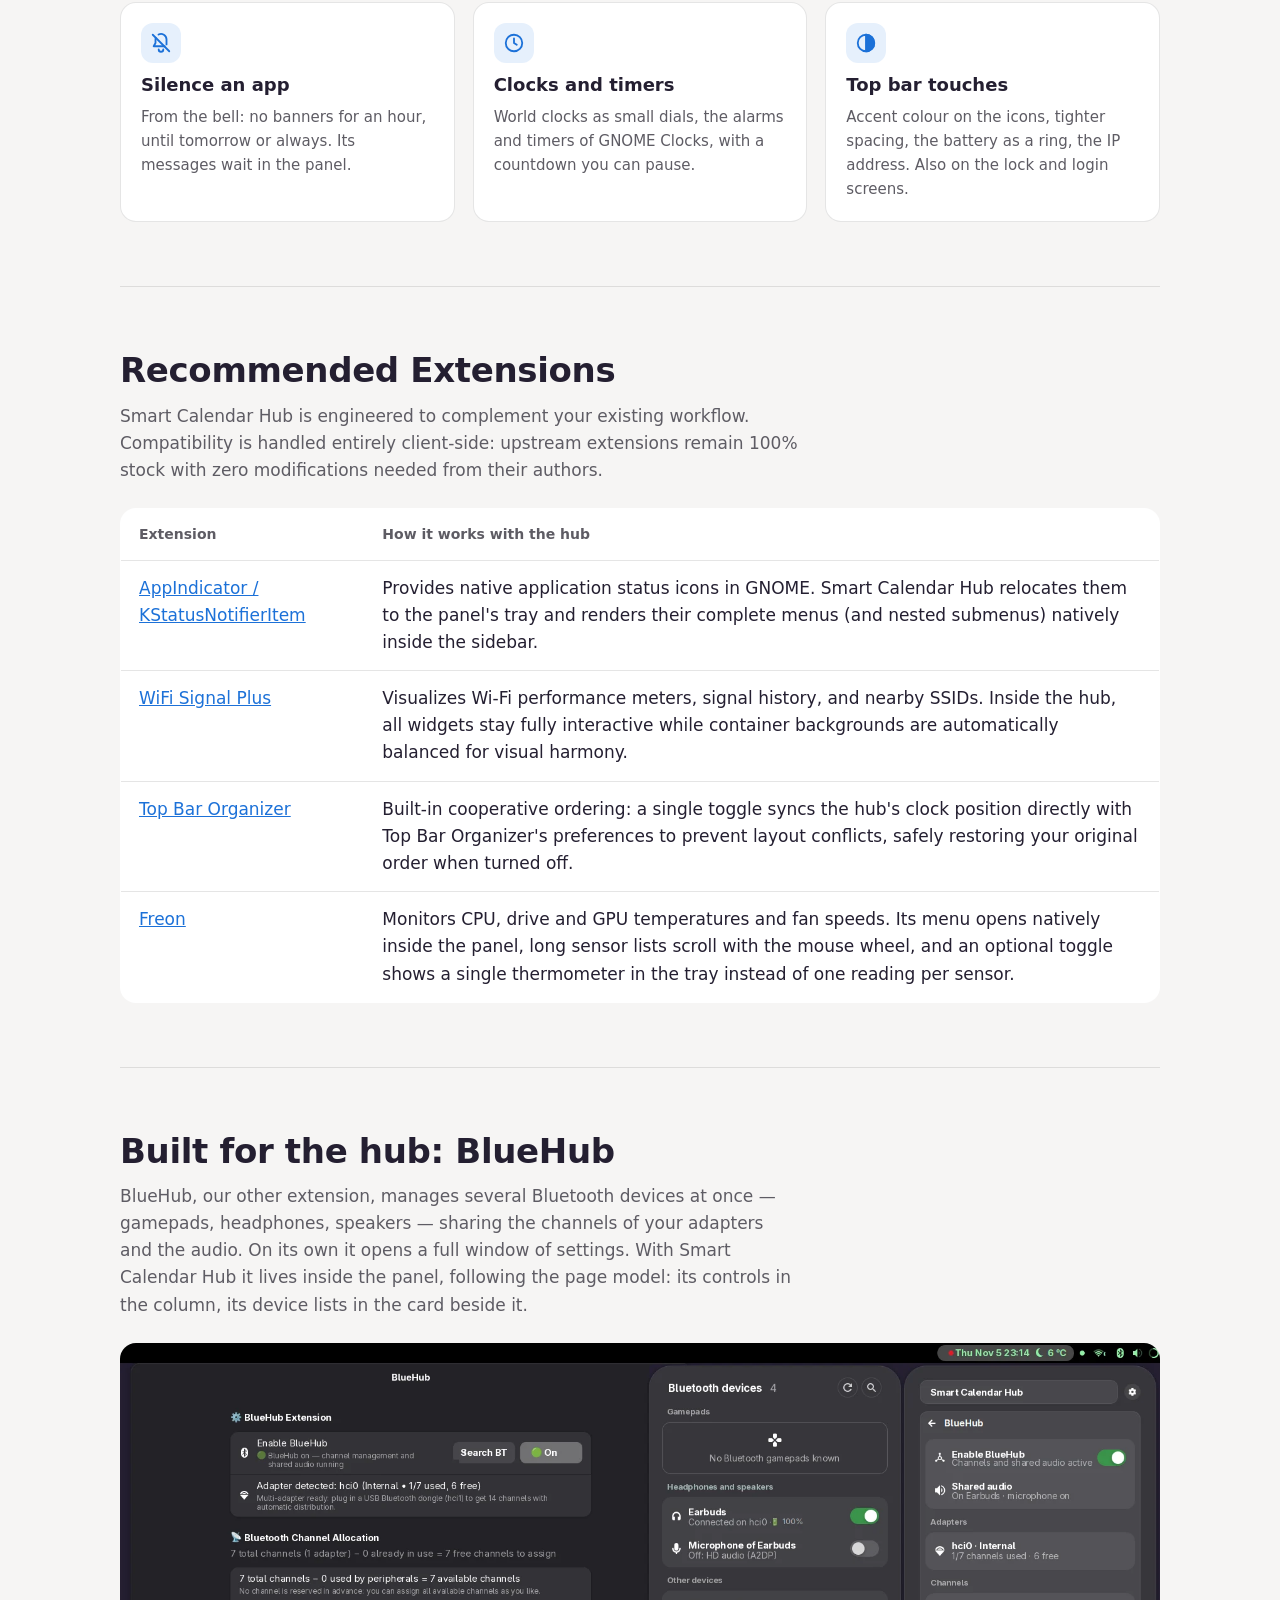
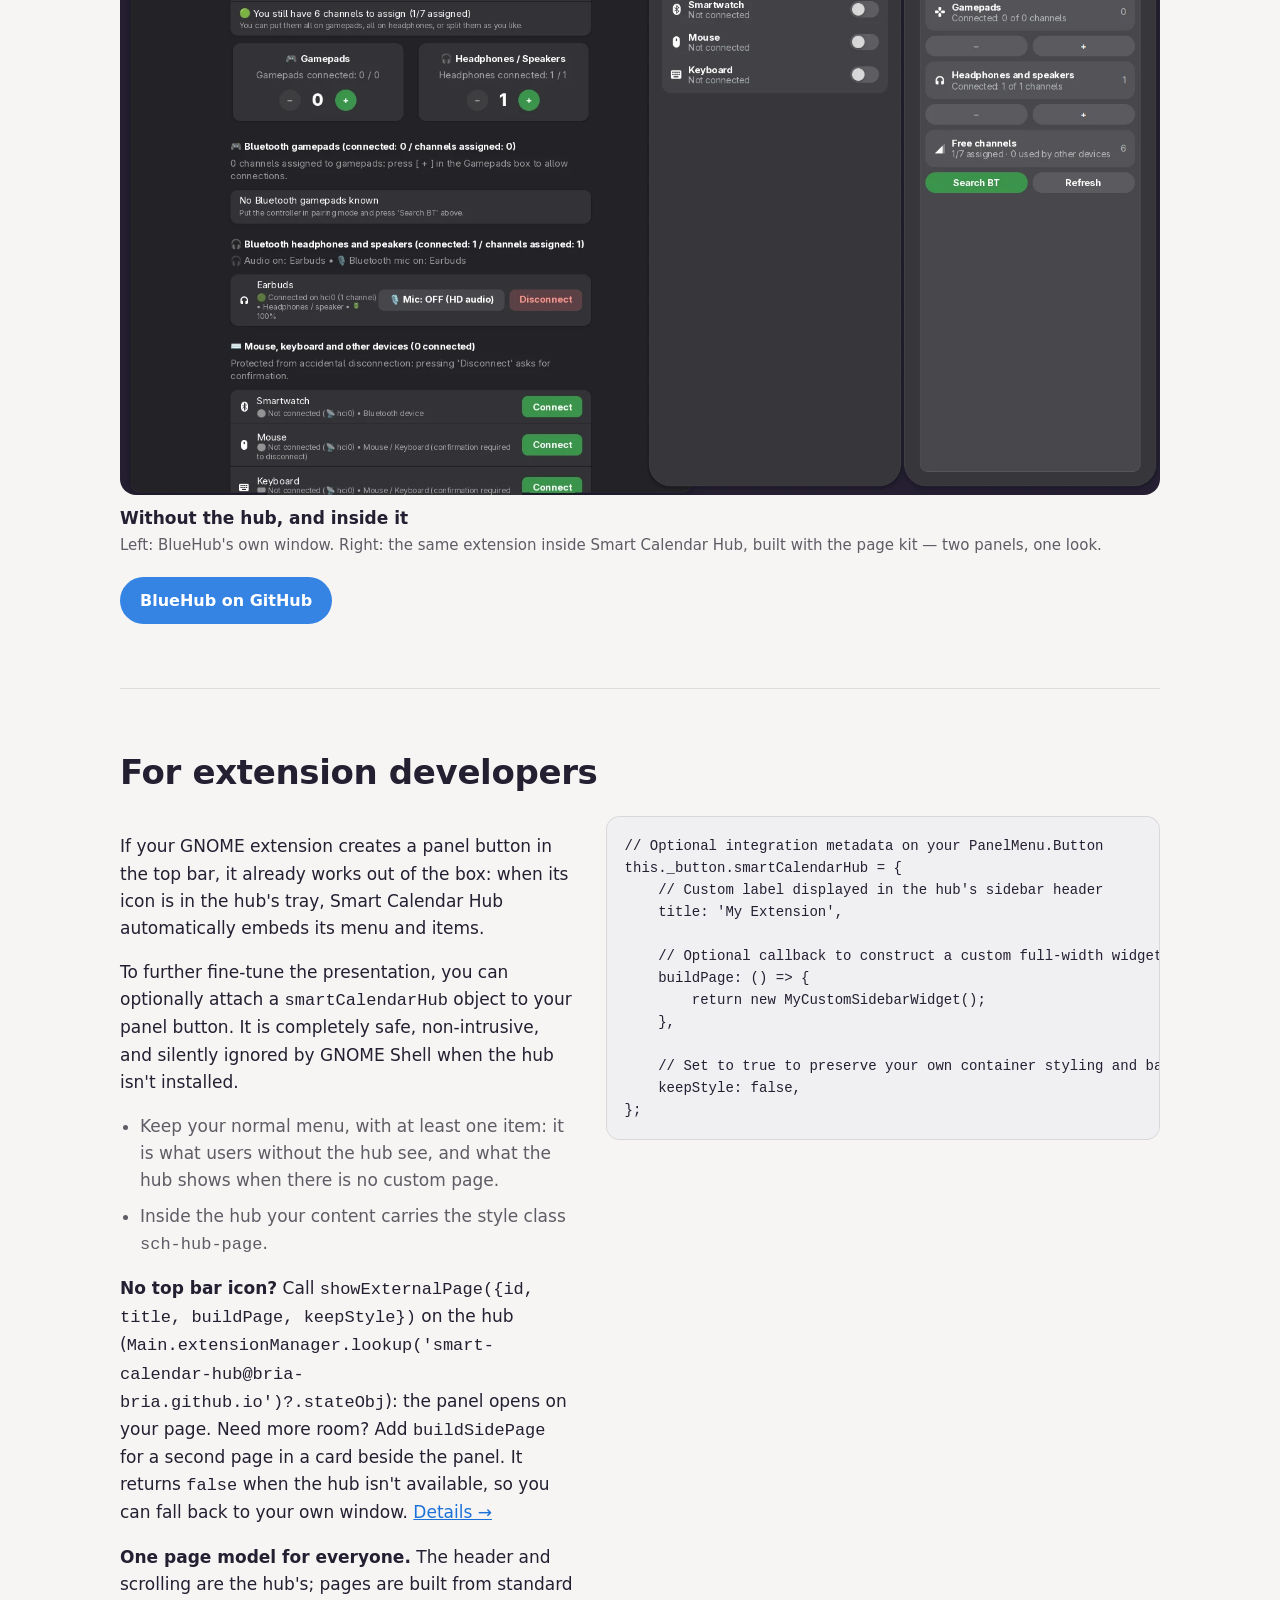
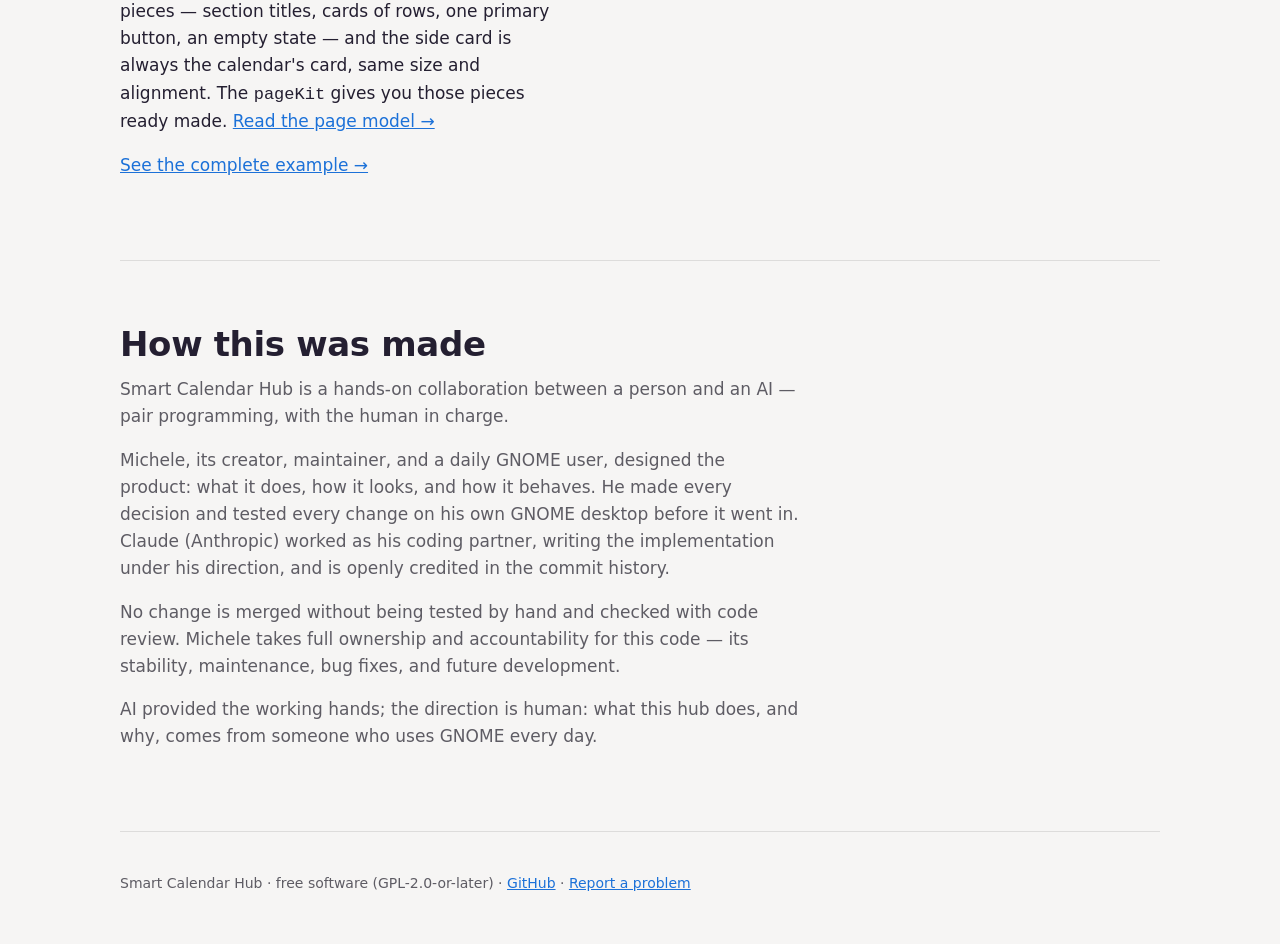
==== commit 3712e616: "Freon tra le estensioni consigliate (sito e README) Co-Authored-By: Claude Opus 5.5 <noreply@anthrop" ====
--- a/docs/index.html
+++ b/docs/index.html
@@ -302,7 +302,7 @@
       <p class="tagline">Your GNOME clock menu, reimagined as a unified side panel.</p>
       <p class="lead">Smart Calendar Hub turns GNOME's clock menu into a full-featured side panel. Your calendar, weather forecast, notifications, and clocks live together in one clean space, while top bar extensions embed their menus directly inside the panel instead of opening detached floating popups.</p>
       <div class="cta">
-        <a class="btn primary" href="https://github.com/bria-bria/smart-calendar-hub#install-from-source">Install</a>
+        <a class="btn primary" href="https://github.com/bria-bria/smart-calendar-hub#install">Install</a>
         <a class="btn secondary" href="https://github.com/bria-bria/smart-calendar-hub">Source on GitHub</a>
       </div>
       <div class="badges"><span>GNOME Shell 48–51</span><span>Free and Open Source (GPL-2.0-or-later)</span><span>Native Wayland Ready</span></div>
@@ -489,6 +489,7 @@
       <tr><td><a href="https://extensions.gnome.org/extension/615/appindicator-support/">AppIndicator / KStatusNotifierItem</a></td><td>Provides native application status icons in GNOME. Smart Calendar Hub relocates them to the panel's tray and renders their complete menus (and nested submenus) natively inside the sidebar.</td></tr>
       <tr><td><a href="https://extensions.gnome.org/extension/9329/wifi-signal-plus/">WiFi Signal Plus</a></td><td>Visualizes Wi-Fi performance meters, signal history, and nearby SSIDs. Inside the hub, all widgets stay fully interactive while container backgrounds are automatically balanced for visual harmony.</td></tr>
       <tr><td><a href="https://extensions.gnome.org/extension/4356/top-bar-organizer/">Top Bar Organizer</a></td><td>Built-in cooperative ordering: a single toggle syncs the hub's clock position directly with Top Bar Organizer's preferences to prevent layout conflicts, safely restoring your original order when turned off.</td></tr>
+      <tr><td><a href="https://extensions.gnome.org/extension/841/freon/">Freon</a></td><td>Monitors CPU, drive and GPU temperatures and fan speeds. Its menu opens natively inside the panel, long sensor lists scroll with the mouse wheel, and an optional toggle shows a single thermometer in the tray instead of one reading per sensor.</td></tr>
     </table>
   </section>
 
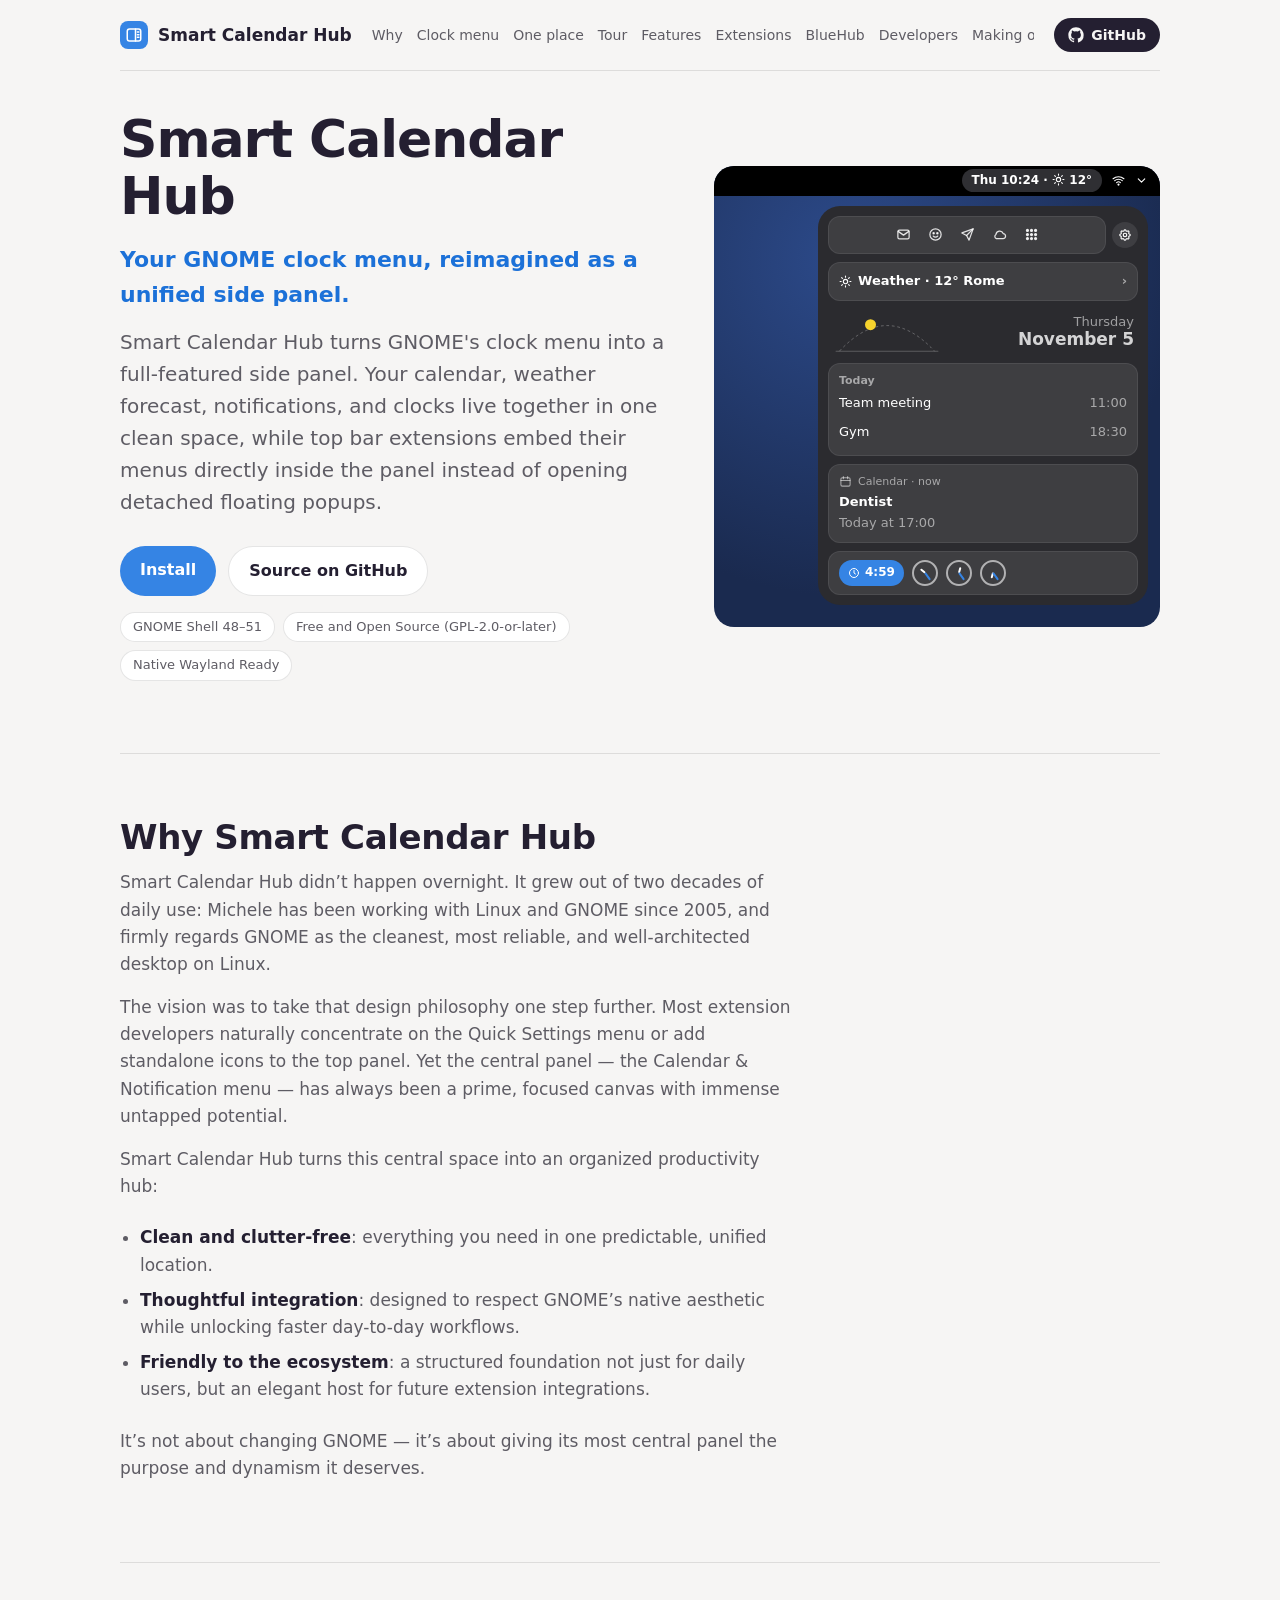
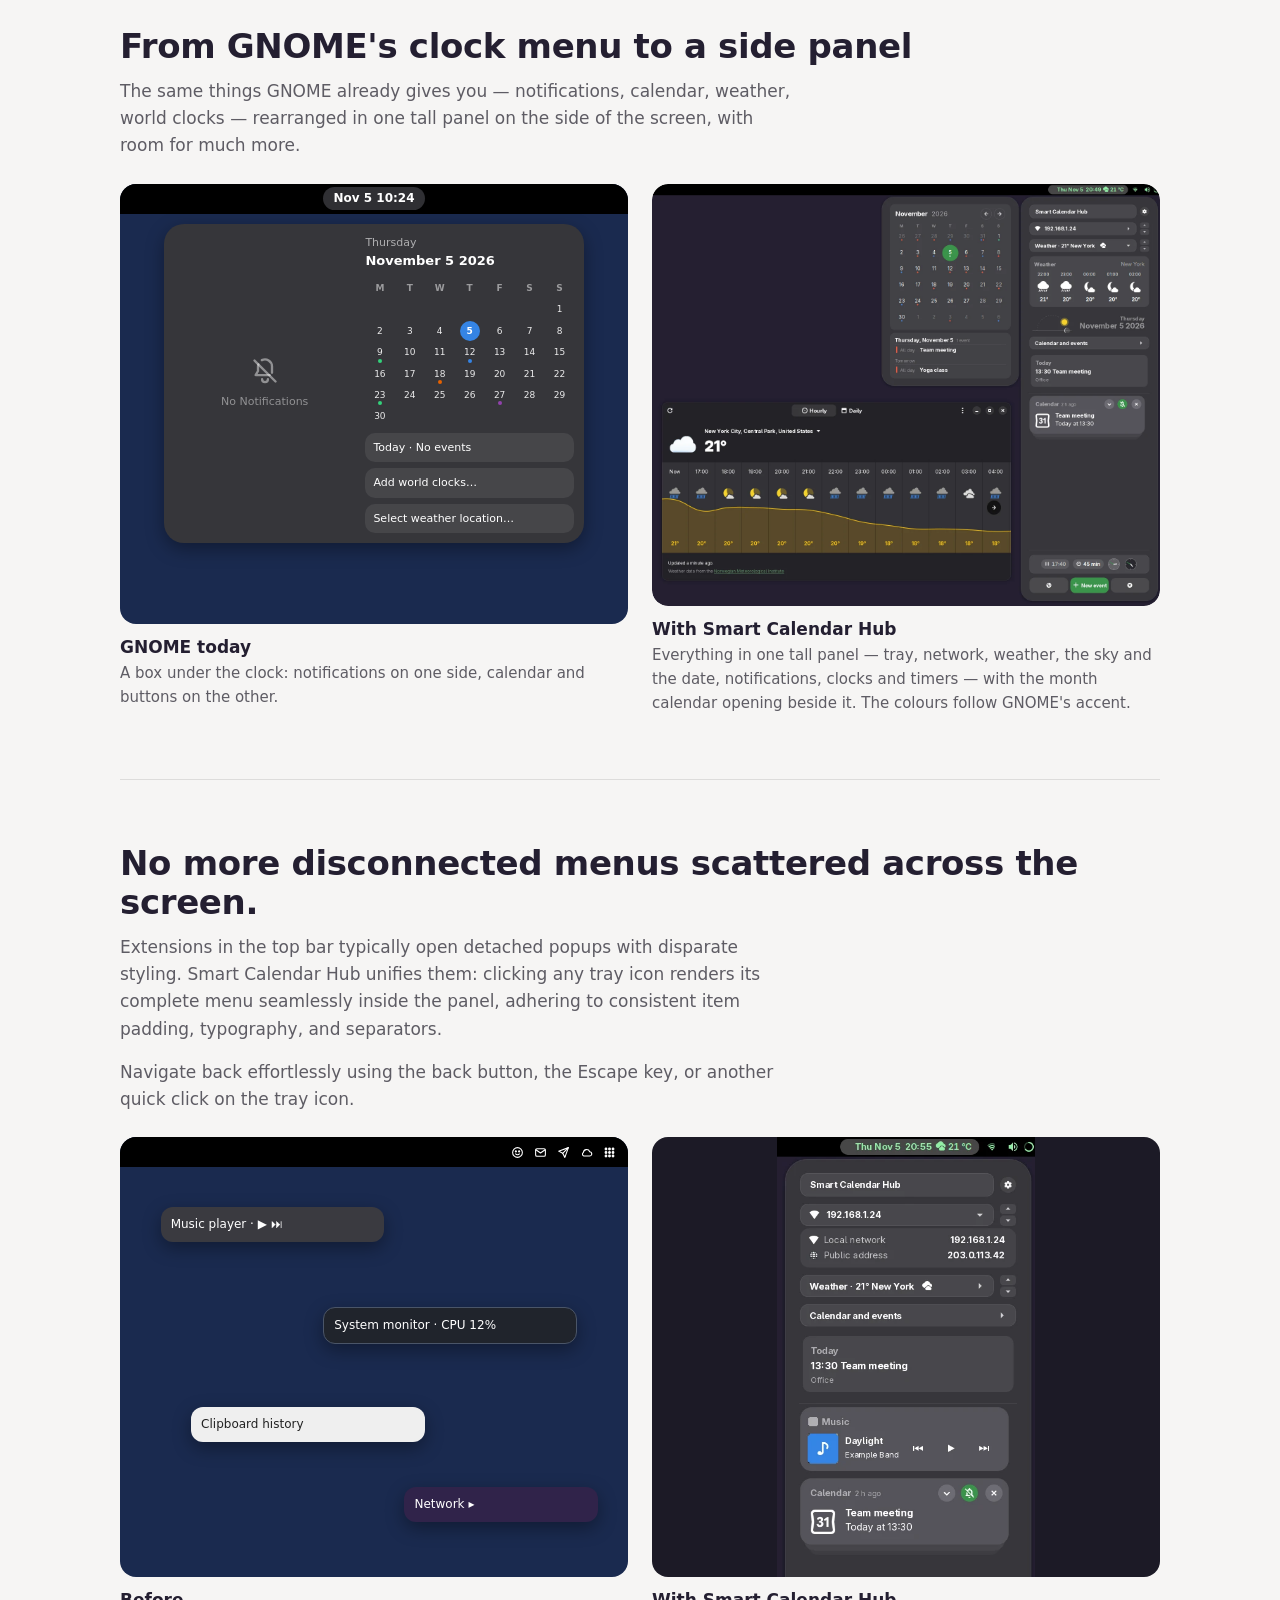
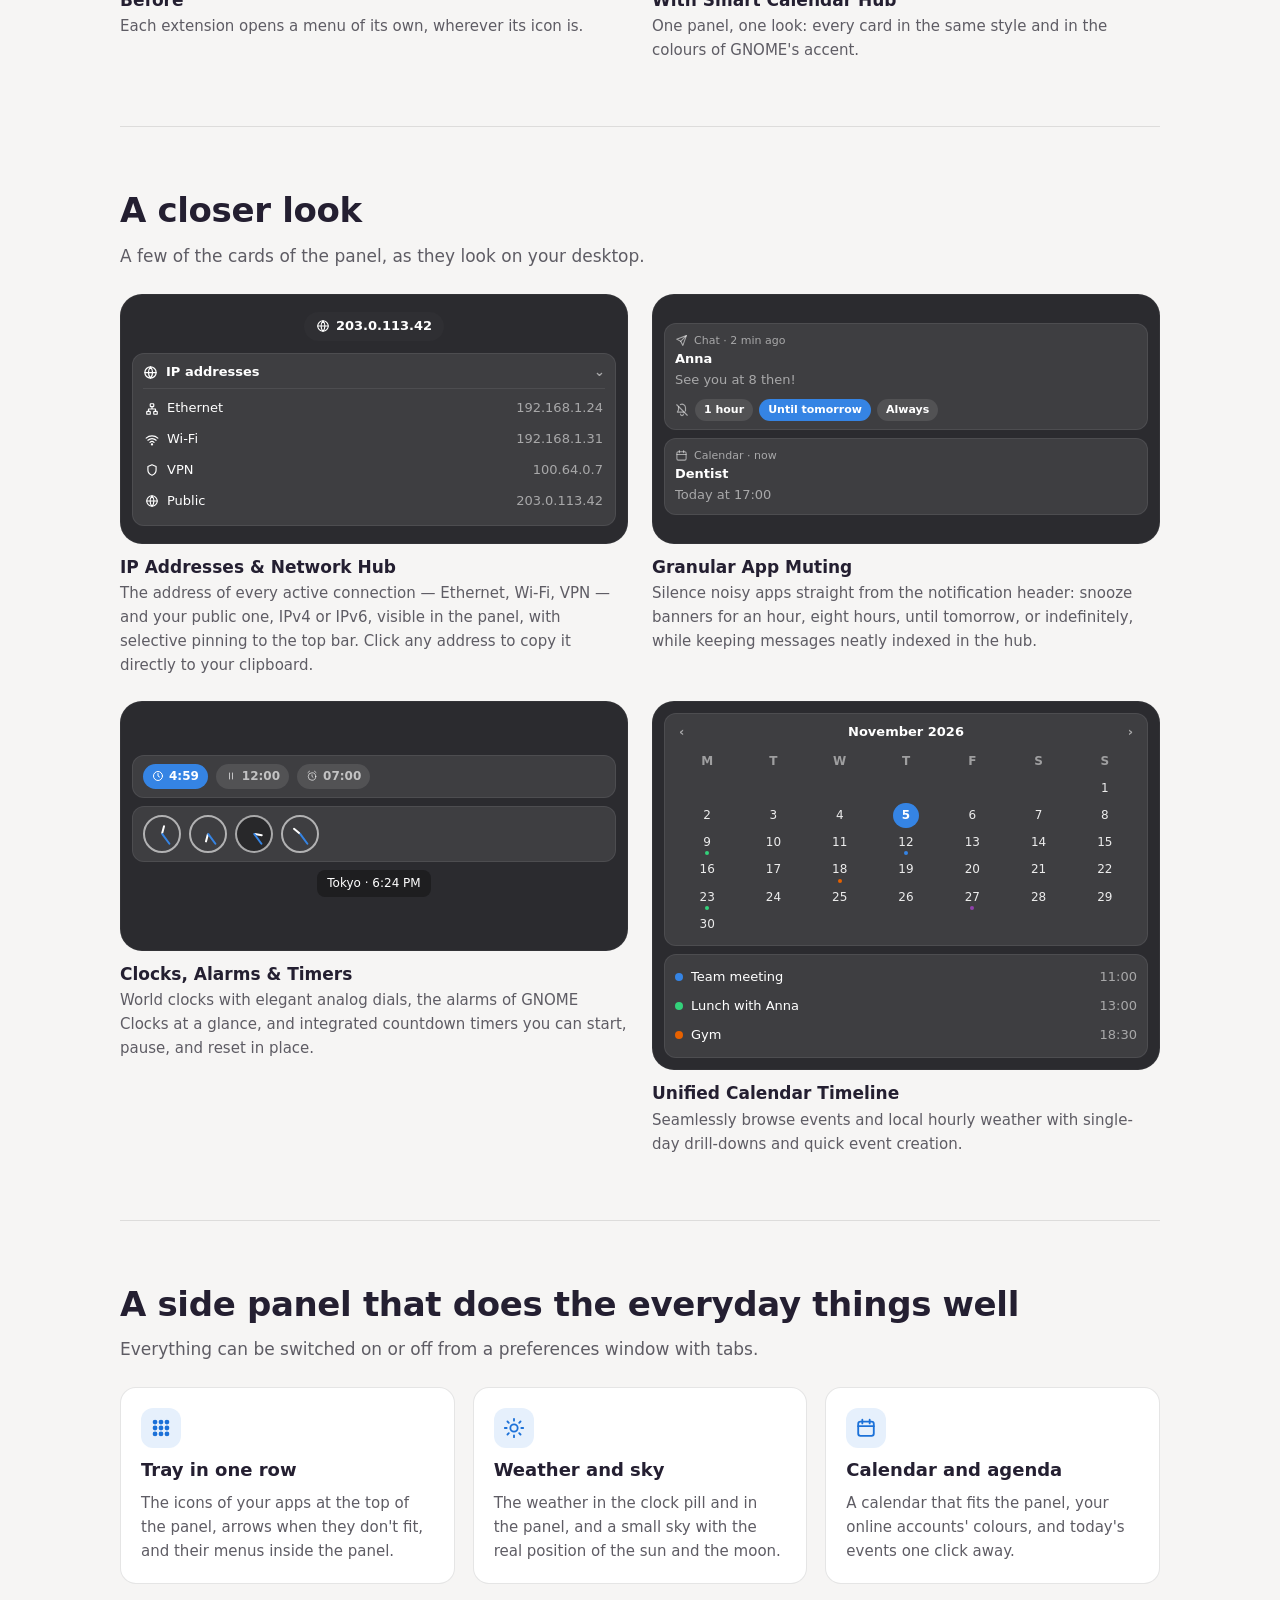
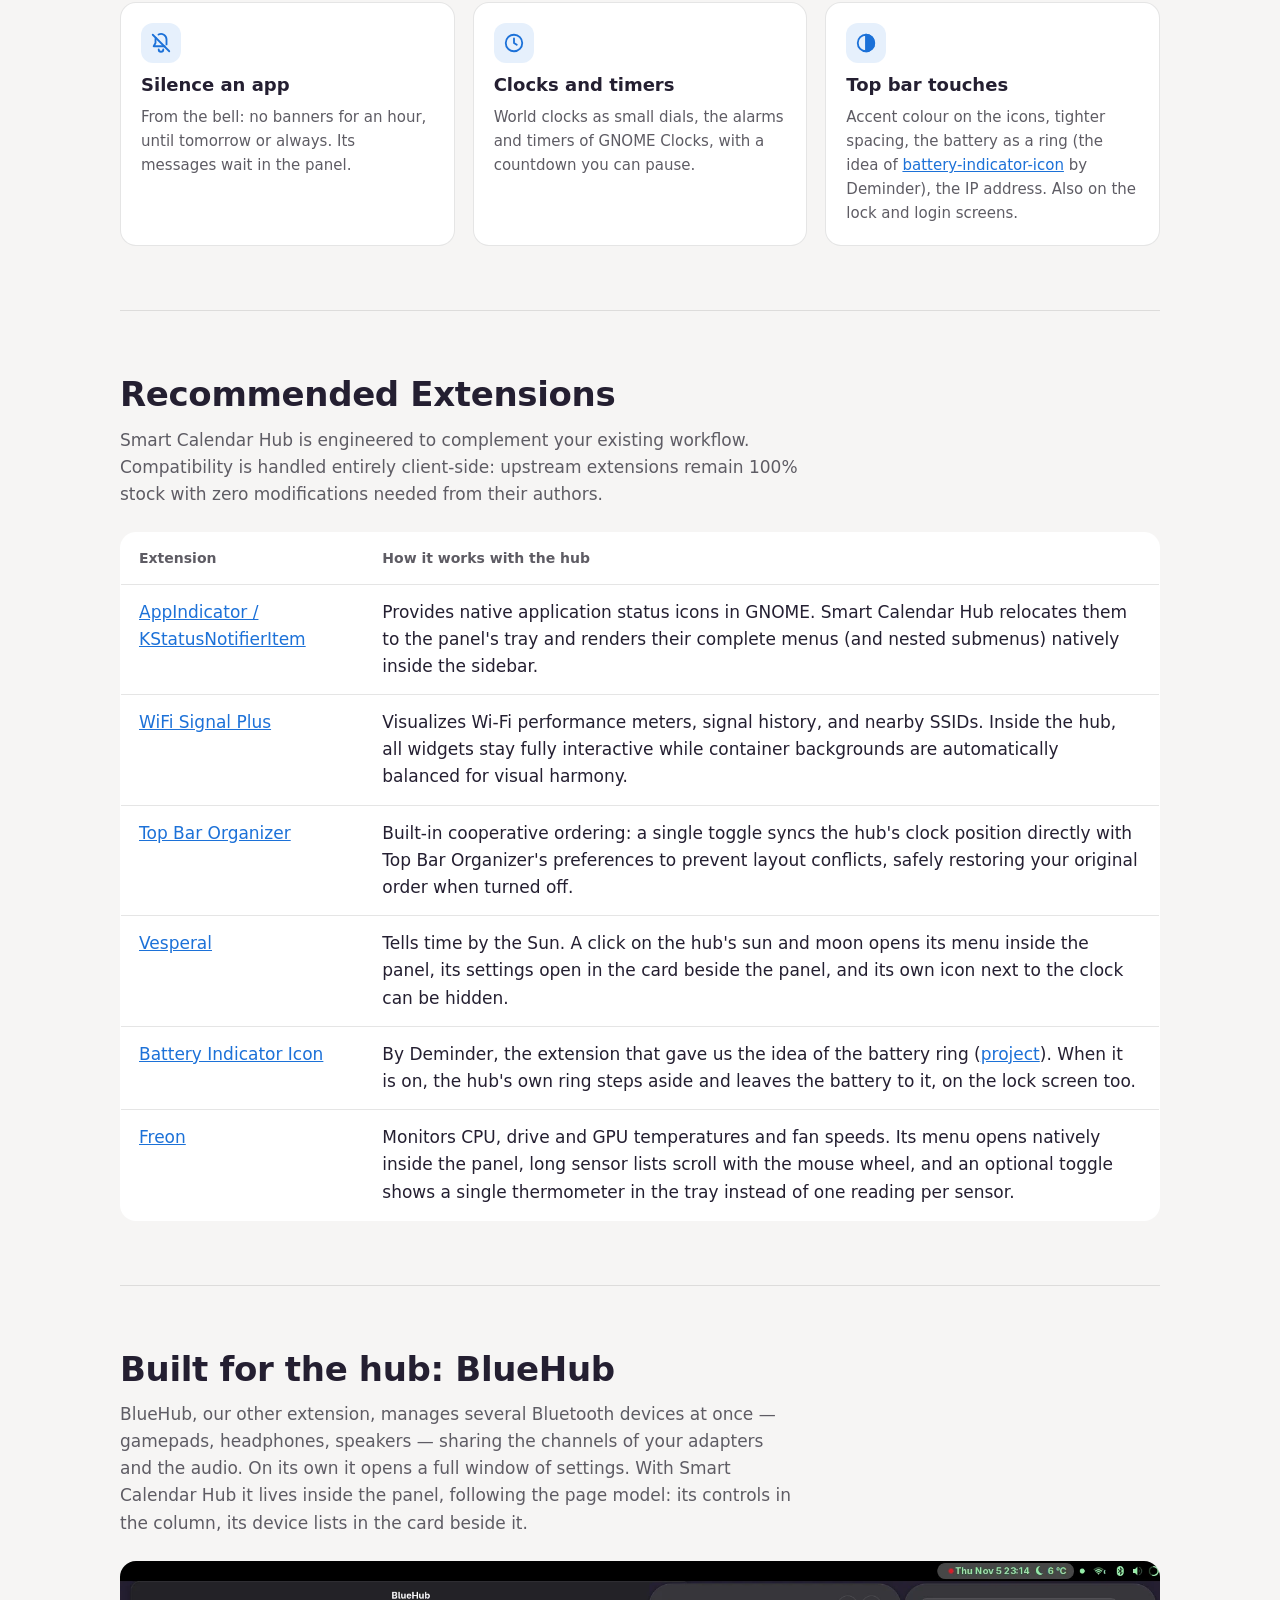
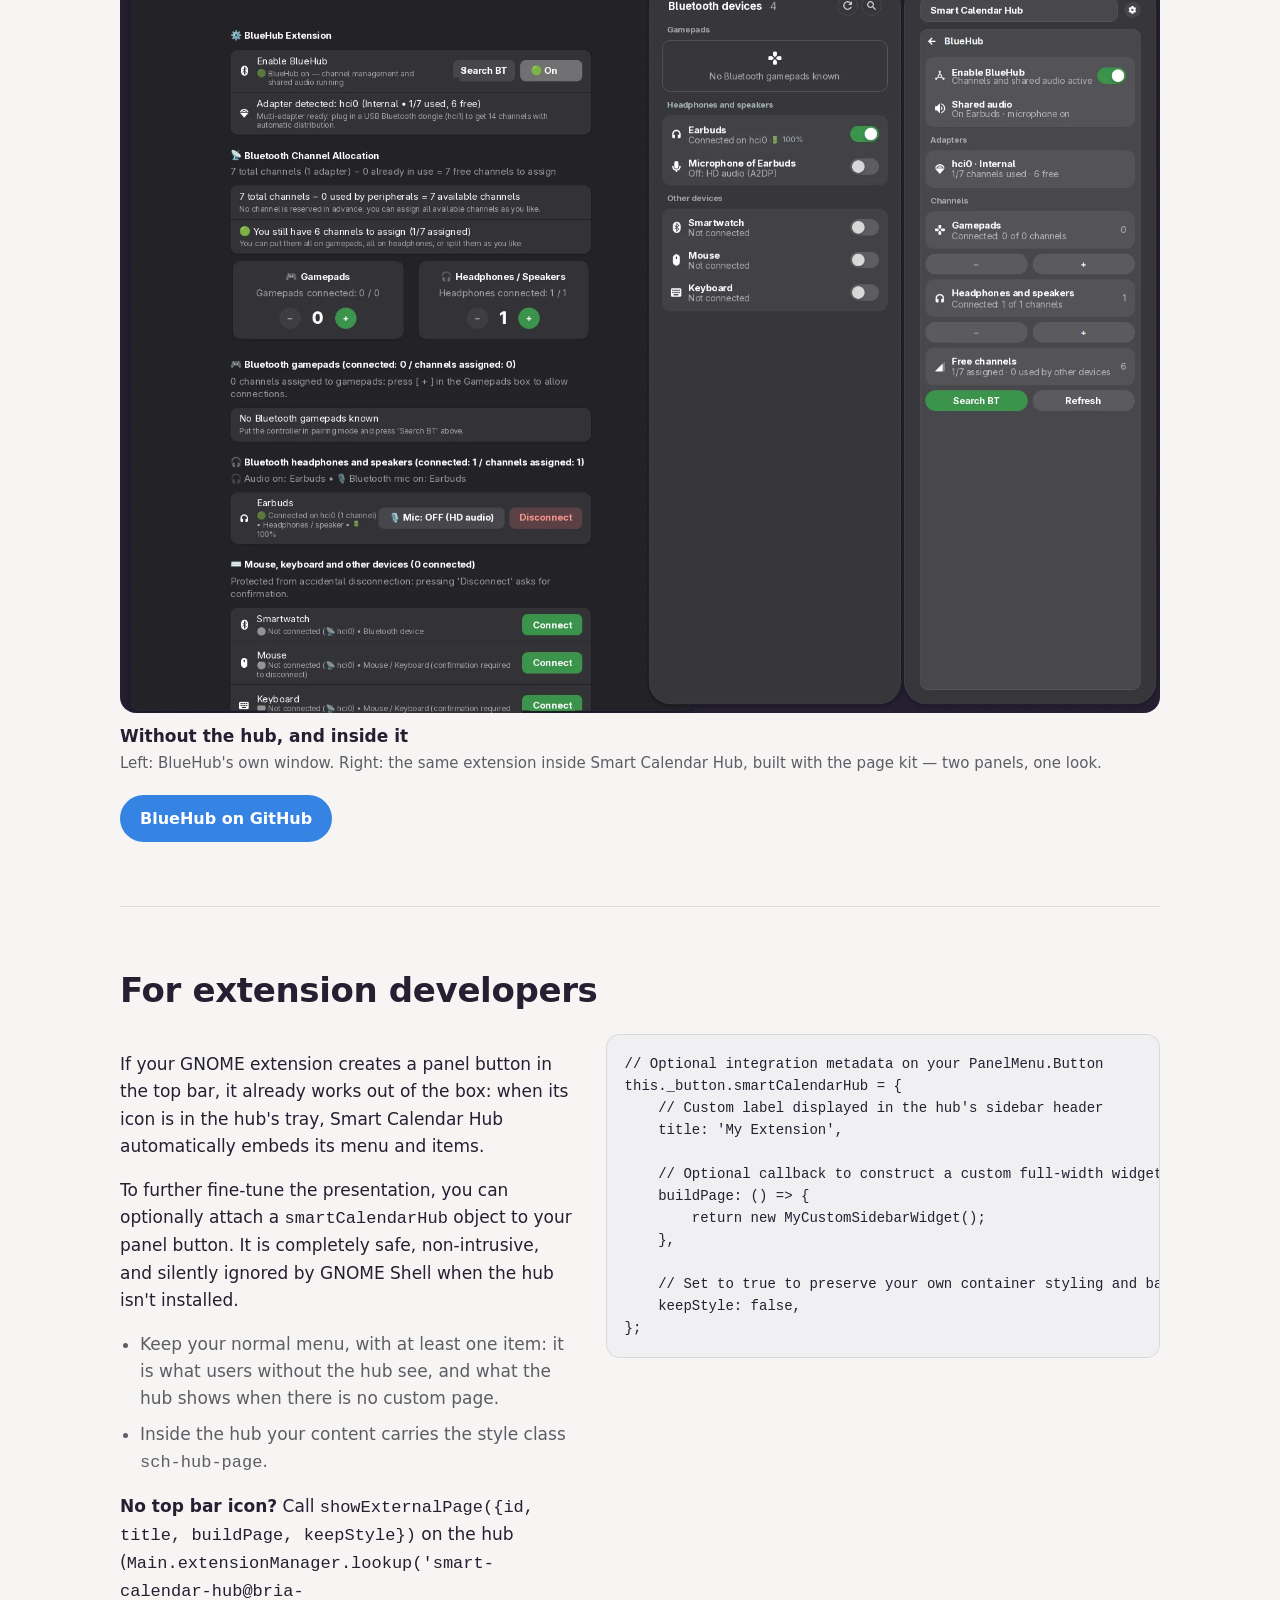
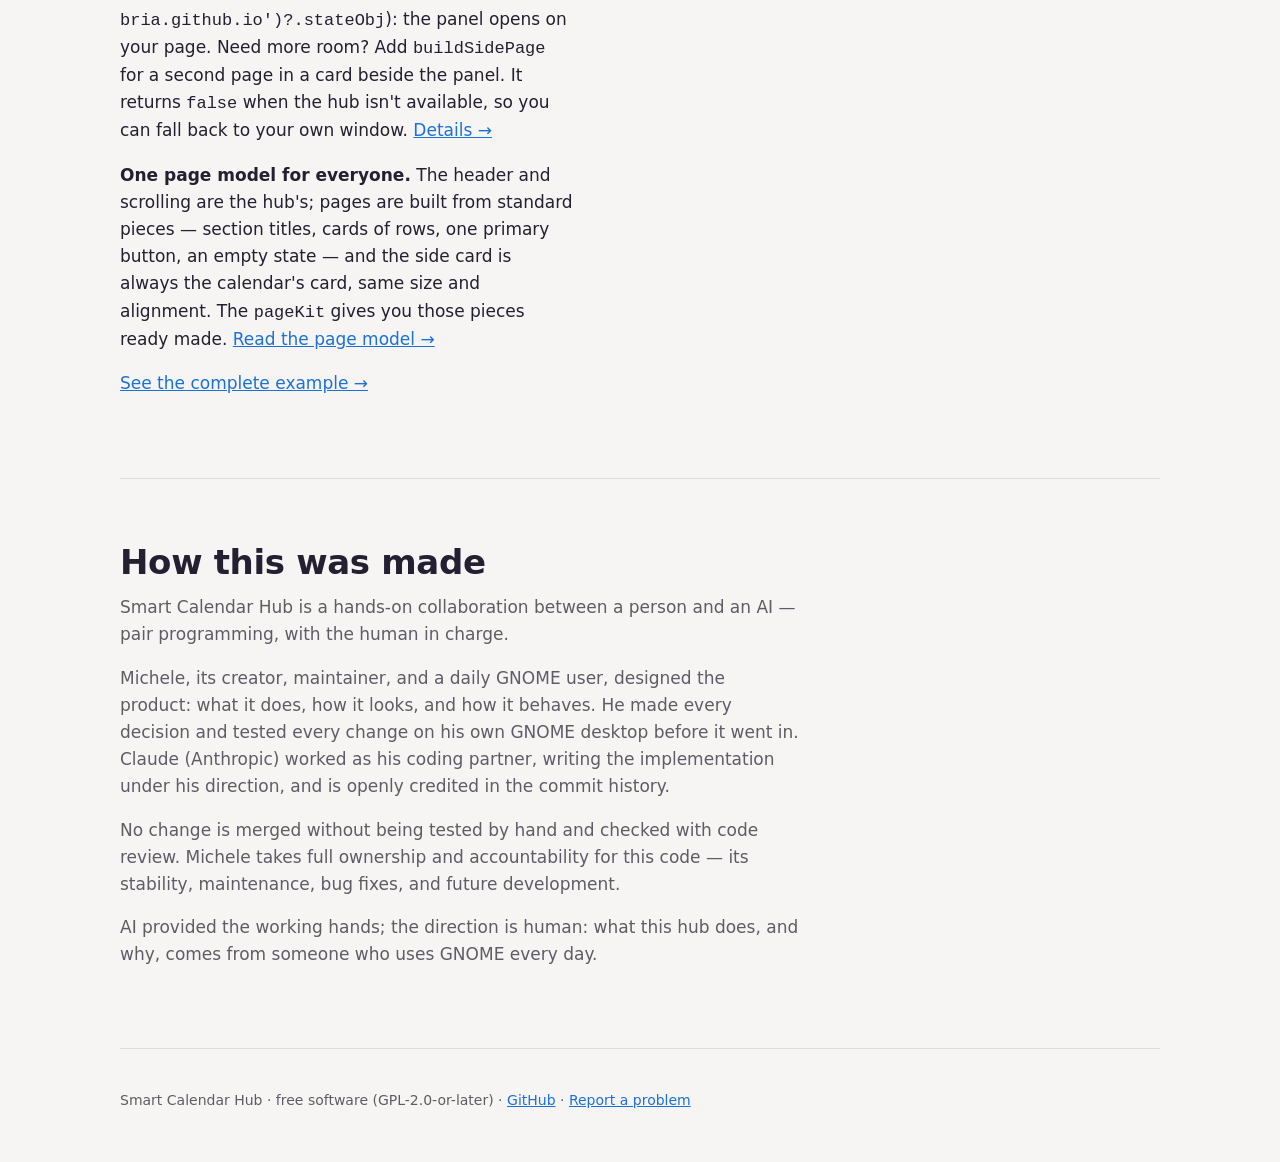
==== commit 4fb5e5e9: "Impostazioni di Vesperal e Freon nel riquadro accanto, batteria che lascia il posto a Battery Indica" ====
--- a/docs/index.html
+++ b/docs/index.html
@@ -477,7 +477,7 @@
       <div class="feature"><div class="icon"><svg class="i" aria-hidden="true"><use href="#i-calendar"/></svg></div><h3>Calendar and agenda</h3><p>A calendar that fits the panel, your online accounts' colours, and today's events one click away.</p></div>
       <div class="feature"><div class="icon"><svg class="i" aria-hidden="true"><use href="#i-bell-off"/></svg></div><h3>Silence an app</h3><p>From the bell: no banners for an hour, until tomorrow or always. Its messages wait in the panel.</p></div>
       <div class="feature"><div class="icon"><svg class="i" aria-hidden="true"><use href="#i-clock"/></svg></div><h3>Clocks and timers</h3><p>World clocks as small dials, the alarms and timers of GNOME Clocks, with a countdown you can pause.</p></div>
-      <div class="feature"><div class="icon"><svg class="i" aria-hidden="true"><use href="#i-contrast"/></svg></div><h3>Top bar touches</h3><p>Accent colour on the icons, tighter spacing, the battery as a ring, the IP address. Also on the lock and login screens.</p></div>
+      <div class="feature"><div class="icon"><svg class="i" aria-hidden="true"><use href="#i-contrast"/></svg></div><h3>Top bar touches</h3><p>Accent colour on the icons, tighter spacing, the battery as a ring (the idea of <a href="https://github.com/Deminder/battery-indicator-icon">battery-indicator-icon</a> by Deminder), the IP address. Also on the lock and login screens.</p></div>
     </div>
   </section>
 
@@ -489,6 +489,8 @@
       <tr><td><a href="https://extensions.gnome.org/extension/615/appindicator-support/">AppIndicator / KStatusNotifierItem</a></td><td>Provides native application status icons in GNOME. Smart Calendar Hub relocates them to the panel's tray and renders their complete menus (and nested submenus) natively inside the sidebar.</td></tr>
       <tr><td><a href="https://extensions.gnome.org/extension/9329/wifi-signal-plus/">WiFi Signal Plus</a></td><td>Visualizes Wi-Fi performance meters, signal history, and nearby SSIDs. Inside the hub, all widgets stay fully interactive while container backgrounds are automatically balanced for visual harmony.</td></tr>
       <tr><td><a href="https://extensions.gnome.org/extension/4356/top-bar-organizer/">Top Bar Organizer</a></td><td>Built-in cooperative ordering: a single toggle syncs the hub's clock position directly with Top Bar Organizer's preferences to prevent layout conflicts, safely restoring your original order when turned off.</td></tr>
+      <tr><td><a href="https://extensions.gnome.org/extension/11329/vesperal/">Vesperal</a></td><td>Tells time by the Sun. A click on the hub's sun and moon opens its menu inside the panel, its settings open in the card beside the panel, and its own icon next to the clock can be hidden.</td></tr>
+      <tr><td><a href="https://extensions.gnome.org/extension/5718/battery-indicator-icon/">Battery Indicator Icon</a></td><td>By Deminder, the extension that gave us the idea of the battery ring (<a href="https://github.com/Deminder/battery-indicator-icon">project</a>). When it is on, the hub's own ring steps aside and leaves the battery to it, on the lock screen too.</td></tr>
       <tr><td><a href="https://extensions.gnome.org/extension/841/freon/">Freon</a></td><td>Monitors CPU, drive and GPU temperatures and fan speeds. Its menu opens natively inside the panel, long sensor lists scroll with the mouse wheel, and an optional toggle shows a single thermometer in the tray instead of one reading per sensor.</td></tr>
     </table>
   </section>
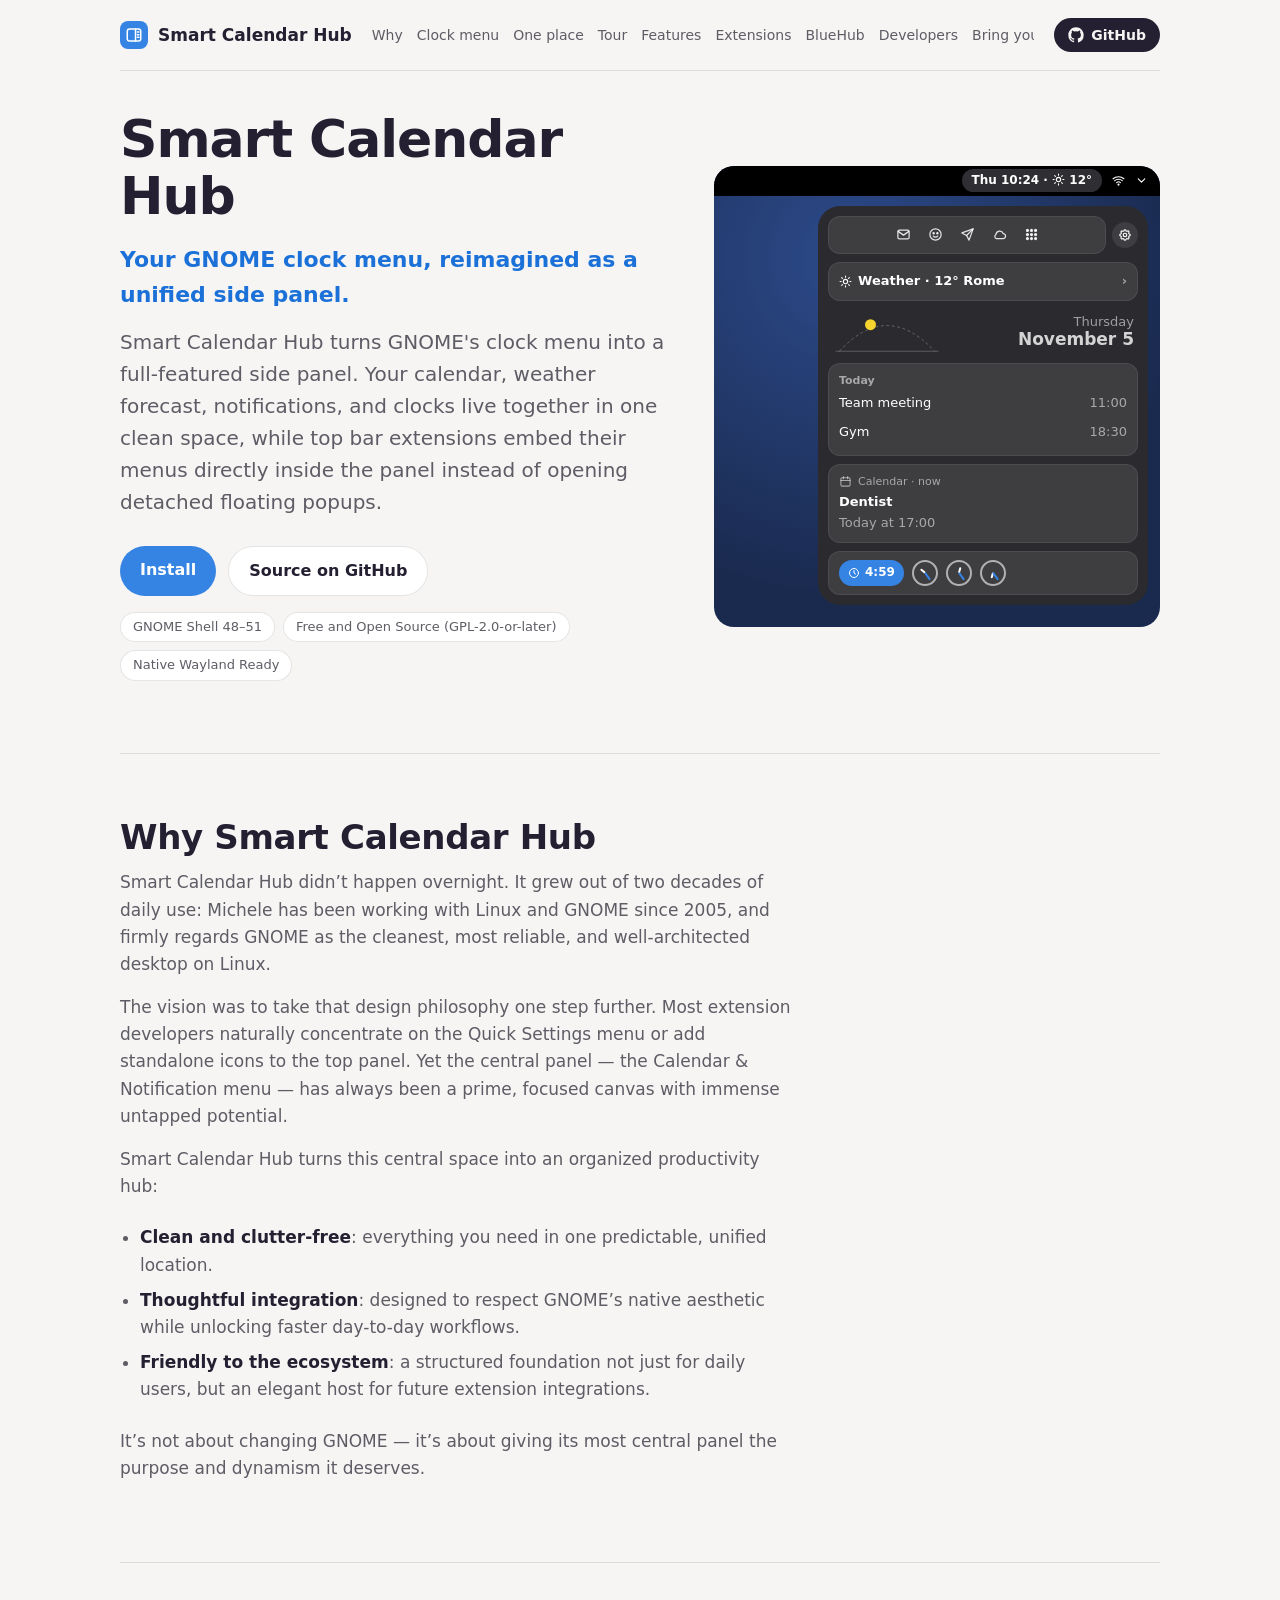
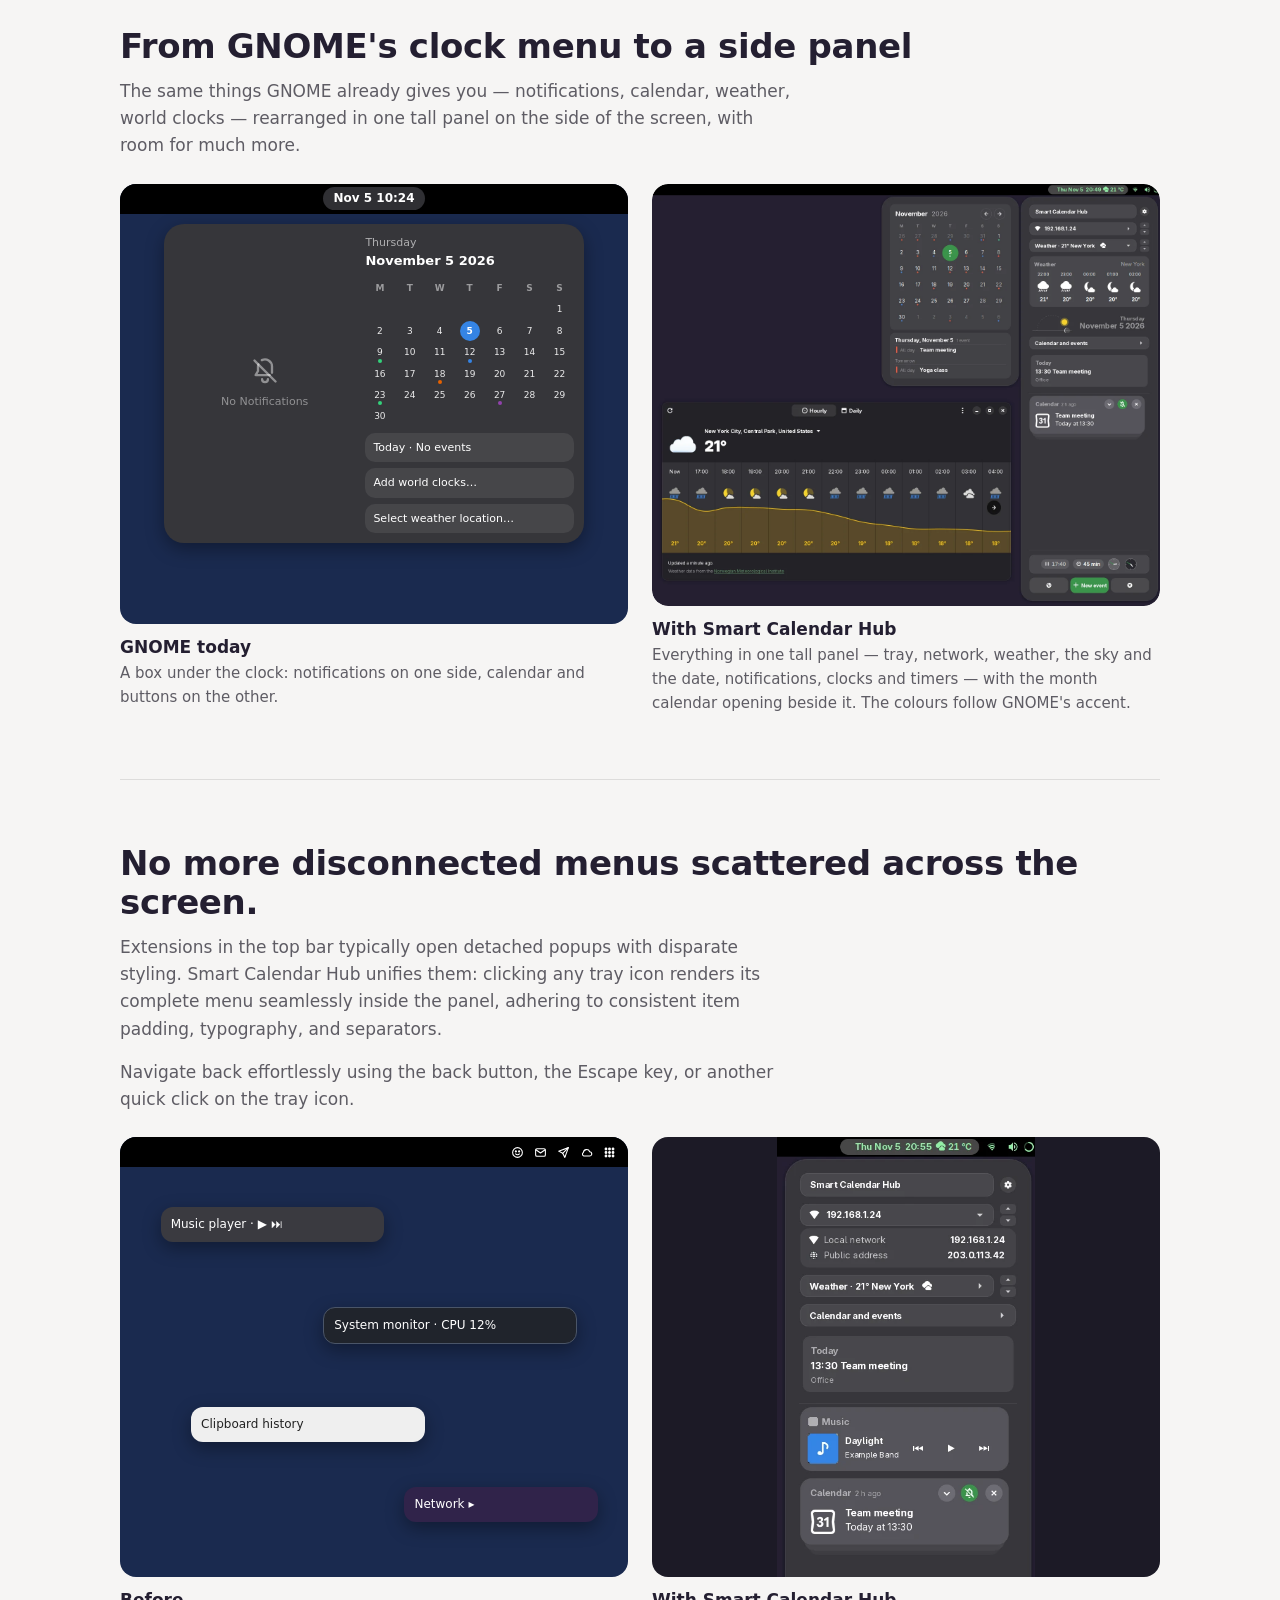
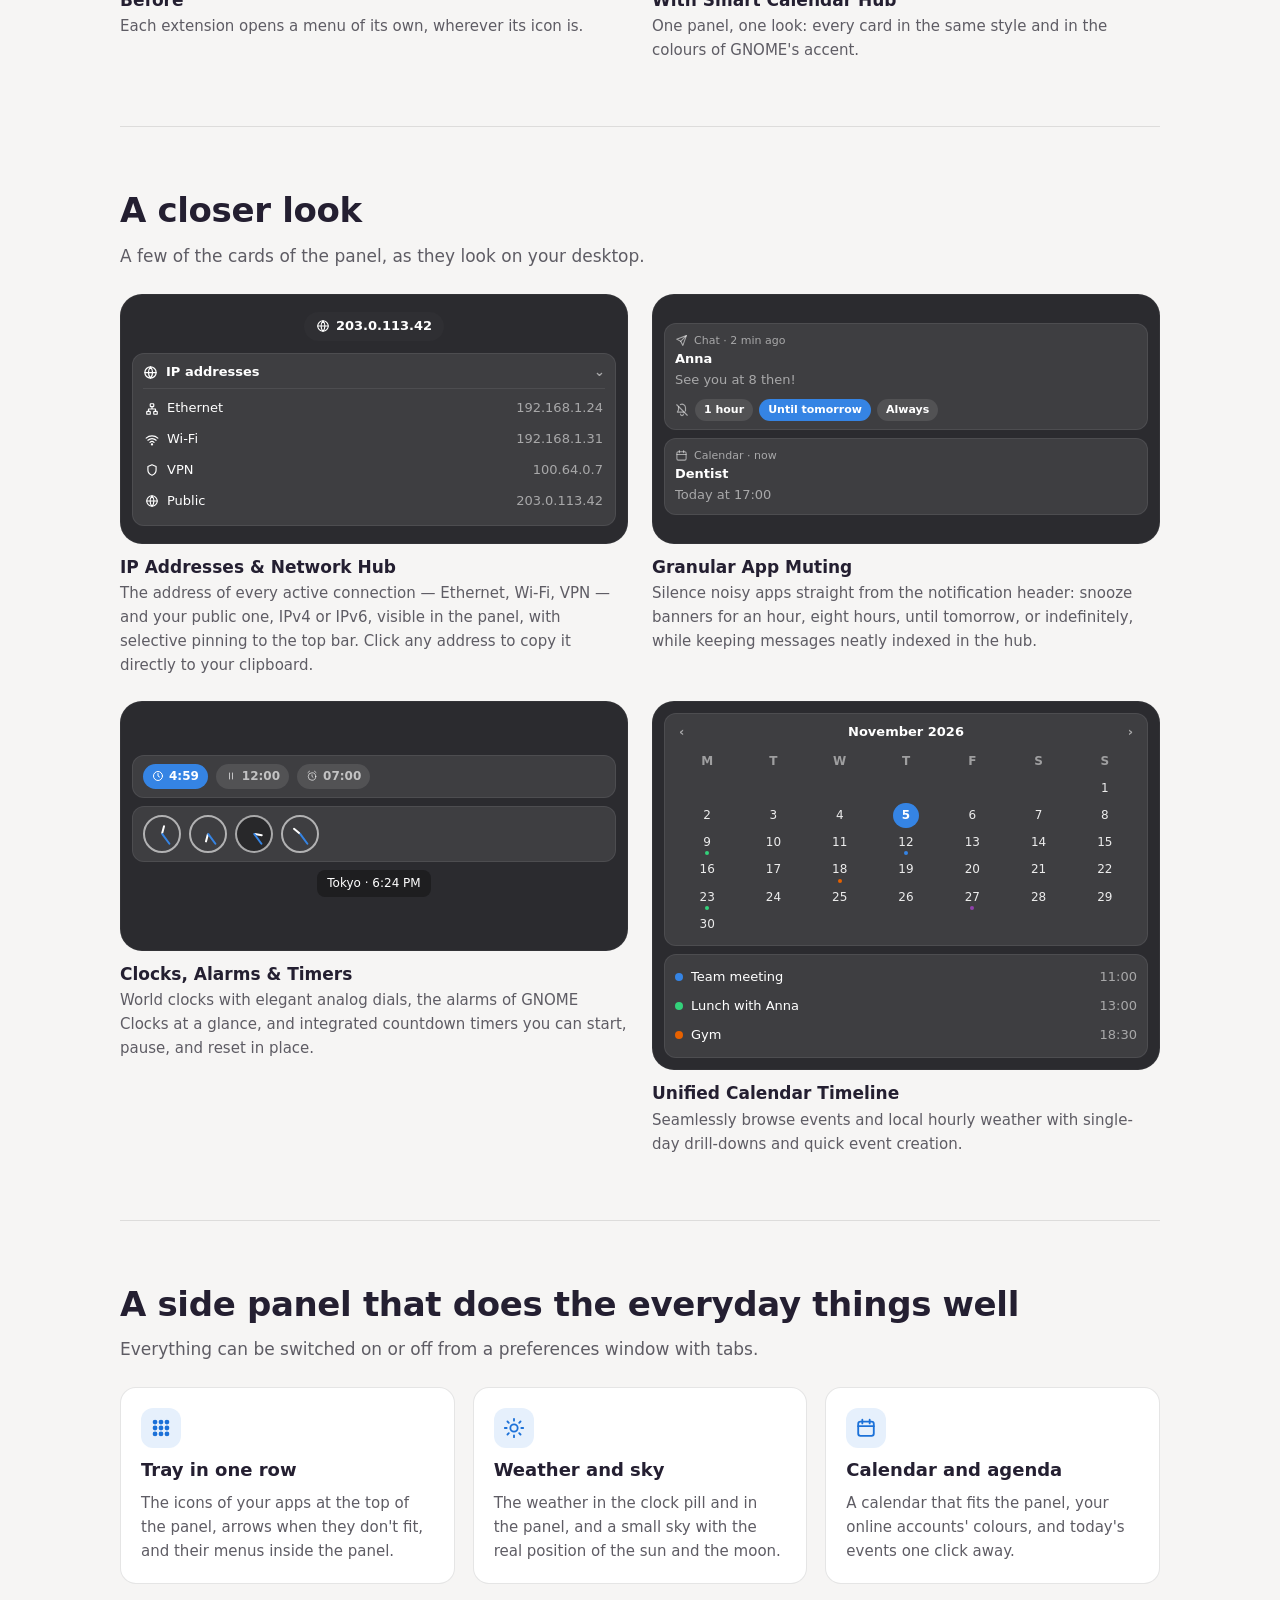
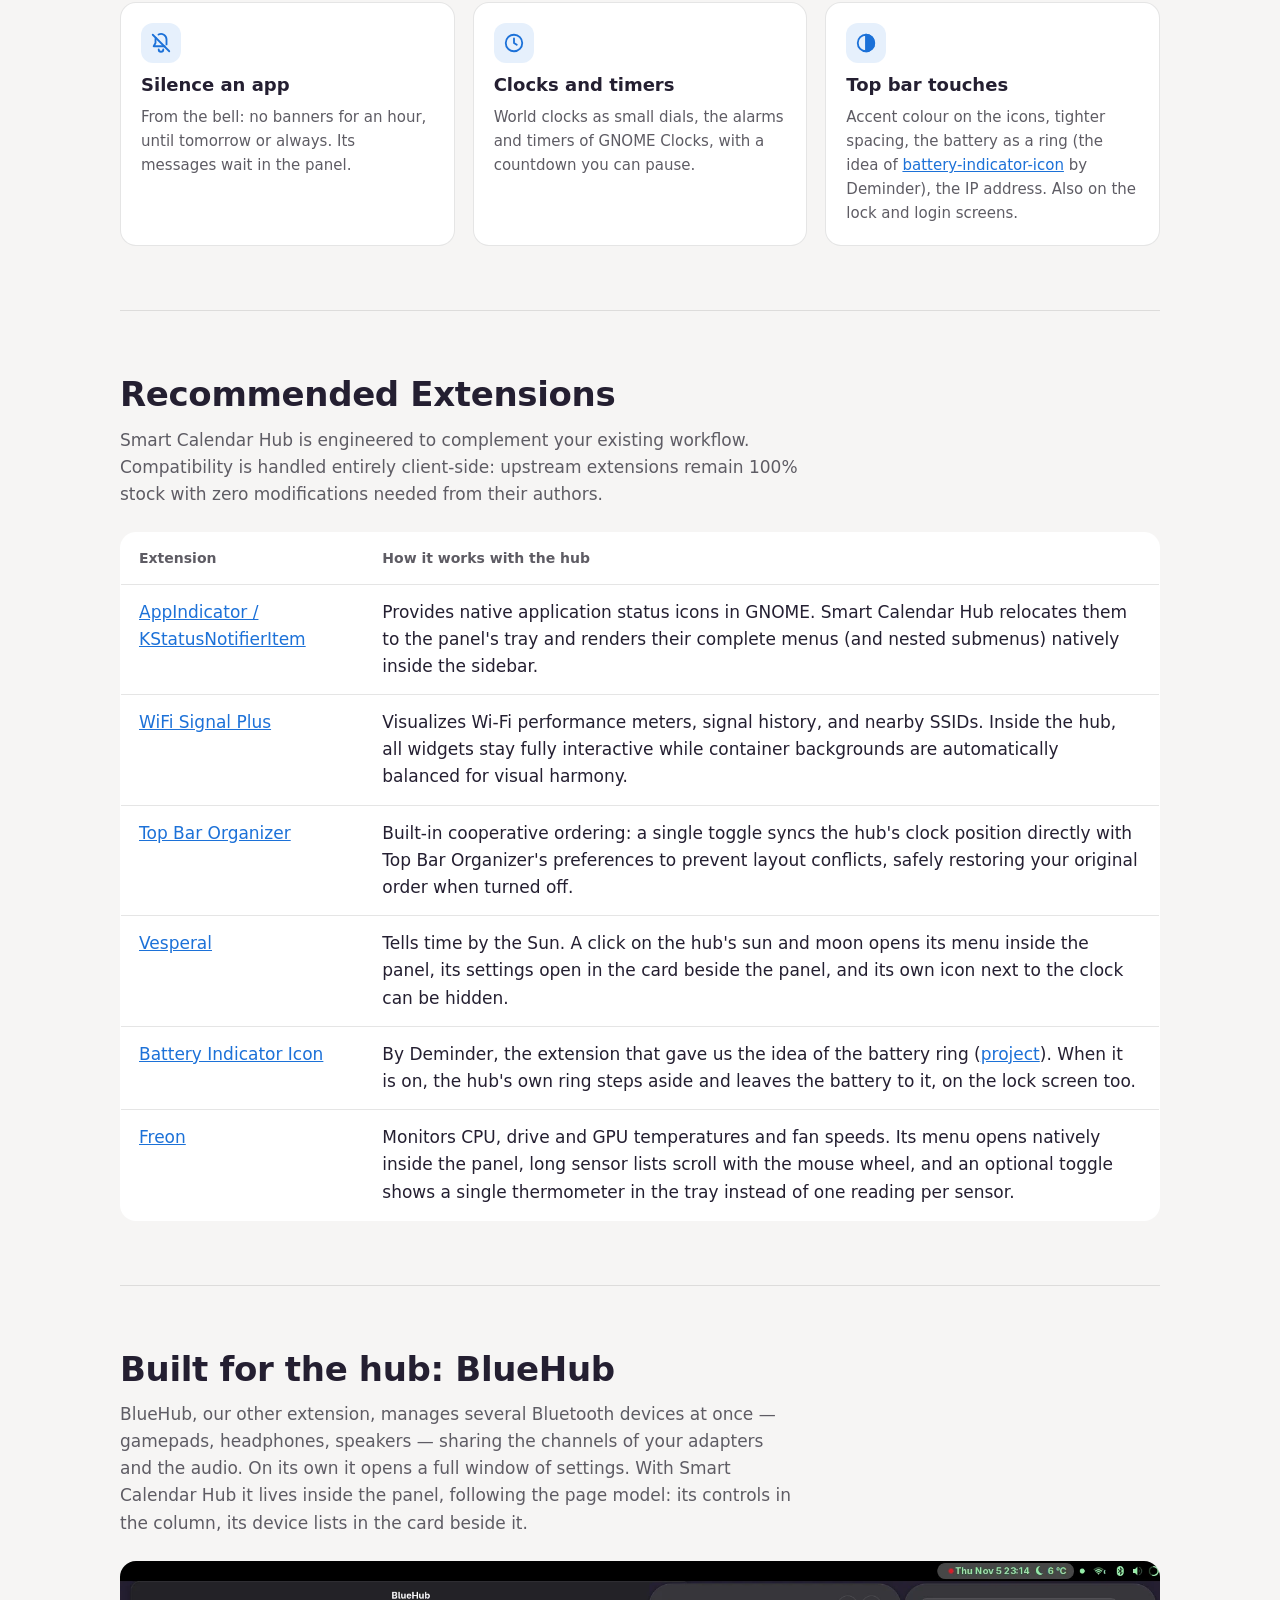
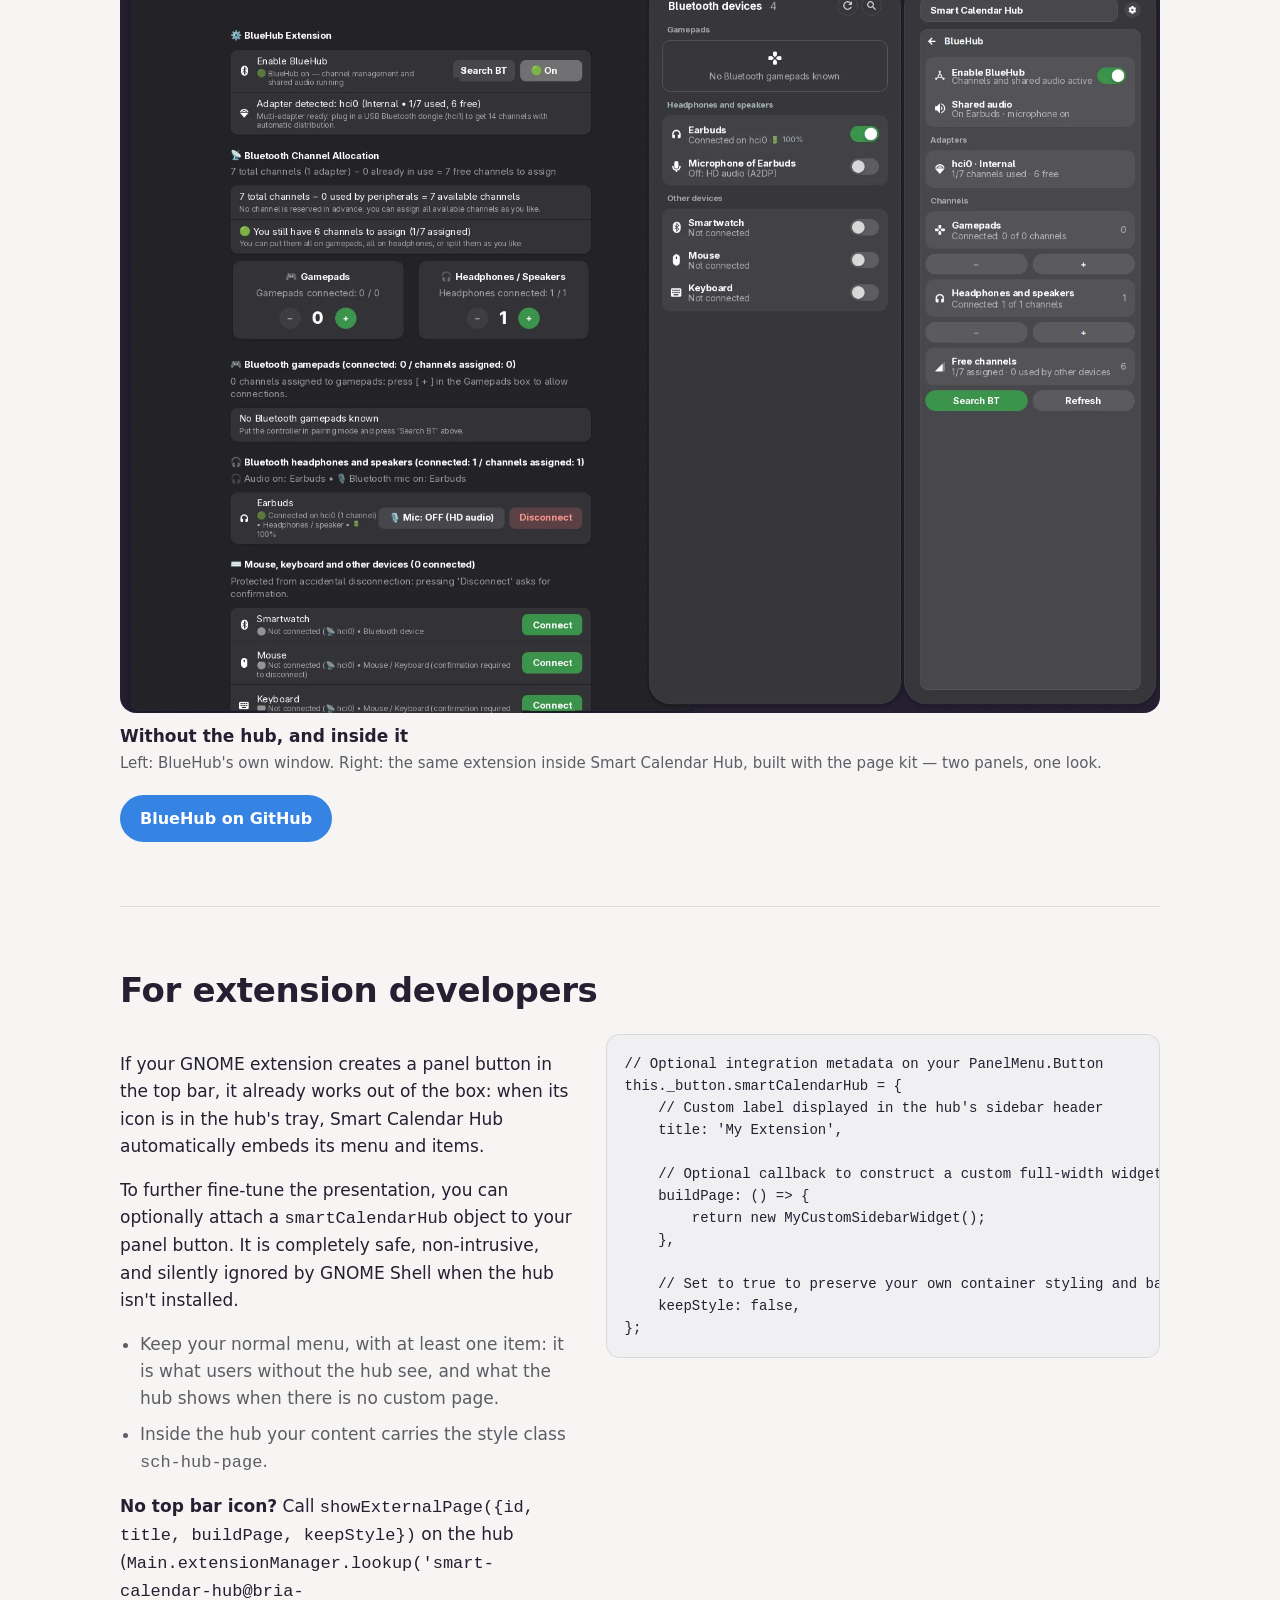
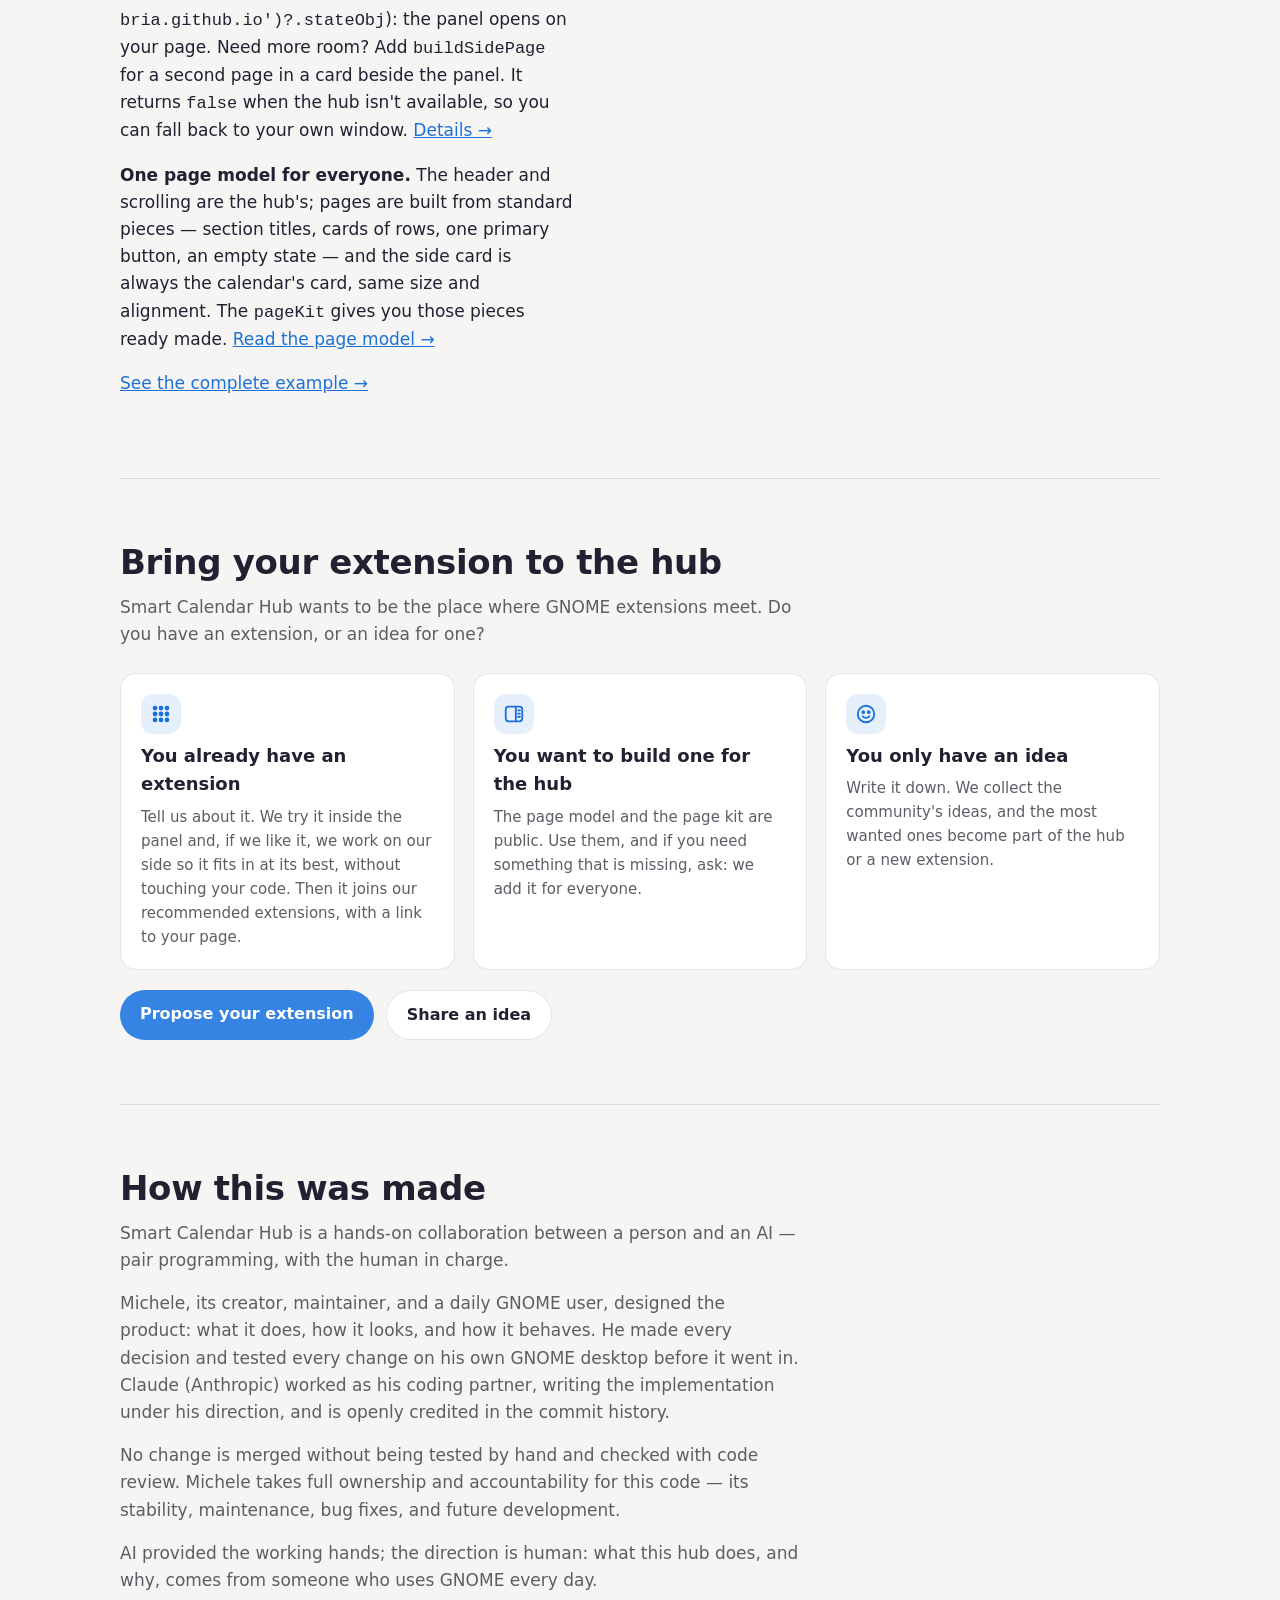
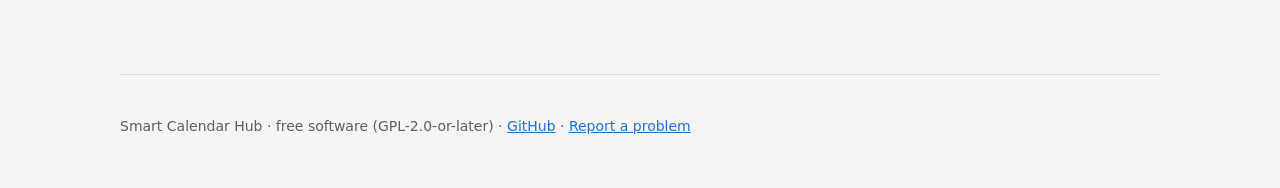
==== commit dab9b496: "Sito: sezione «Bring your extension to the hub» e modulo per proporre un'integrazione Co-Authored-By" ====
--- a/docs/index.html
+++ b/docs/index.html
@@ -291,6 +291,7 @@
       <a href="#integrated">Extensions</a>
       <a href="#built-for-the-hub">BlueHub</a>
       <a href="#developers">Developers</a>
+      <a href="#bring-yours">Bring yours</a>
       <a href="#how-made">Making of</a>
     </nav>
     <a class="gh" href="https://github.com/bria-bria/smart-calendar-hub"><svg class="i fill" aria-hidden="true"><use href="#i-github"/></svg>GitHub</a>
@@ -537,6 +538,20 @@
     </div>
   </section>
 
+  <section class="block" id="bring-yours">
+    <h2>Bring your extension to the hub</h2>
+    <p class="sub">Smart Calendar Hub wants to be the place where GNOME extensions meet. Do you have an extension, or an idea for one?</p>
+    <div class="grid">
+      <div class="feature"><div class="icon"><svg class="i" aria-hidden="true"><use href="#i-apps"/></svg></div><h3>You already have an extension</h3><p>Tell us about it. We try it inside the panel and, if we like it, we work on our side so it fits in at its best, without touching your code. Then it joins our recommended extensions, with a link to your page.</p></div>
+      <div class="feature"><div class="icon"><svg class="i" aria-hidden="true"><use href="#i-hub"/></svg></div><h3>You want to build one for the hub</h3><p>The page model and the page kit are public. Use them, and if you need something that is missing, ask: we add it for everyone.</p></div>
+      <div class="feature"><div class="icon"><svg class="i" aria-hidden="true"><use href="#i-smile"/></svg></div><h3>You only have an idea</h3><p>Write it down. We collect the community's ideas, and the most wanted ones become part of the hub or a new extension.</p></div>
+    </div>
+    <div class="cta" style="margin-top:20px">
+      <a class="btn primary" href="https://github.com/bria-bria/smart-calendar-hub/issues/new?template=integration.yml">Propose your extension</a>
+      <a class="btn secondary" href="https://github.com/bria-bria/smart-calendar-hub/discussions/categories/ideas">Share an idea</a>
+    </div>
+  </section>
+
   <section class="block" id="how-made">
     <h2>How this was made</h2>
     <p class="sub">Smart Calendar Hub is a hands-on collaboration between a person and an AI — pair programming, with the human in charge.</p>
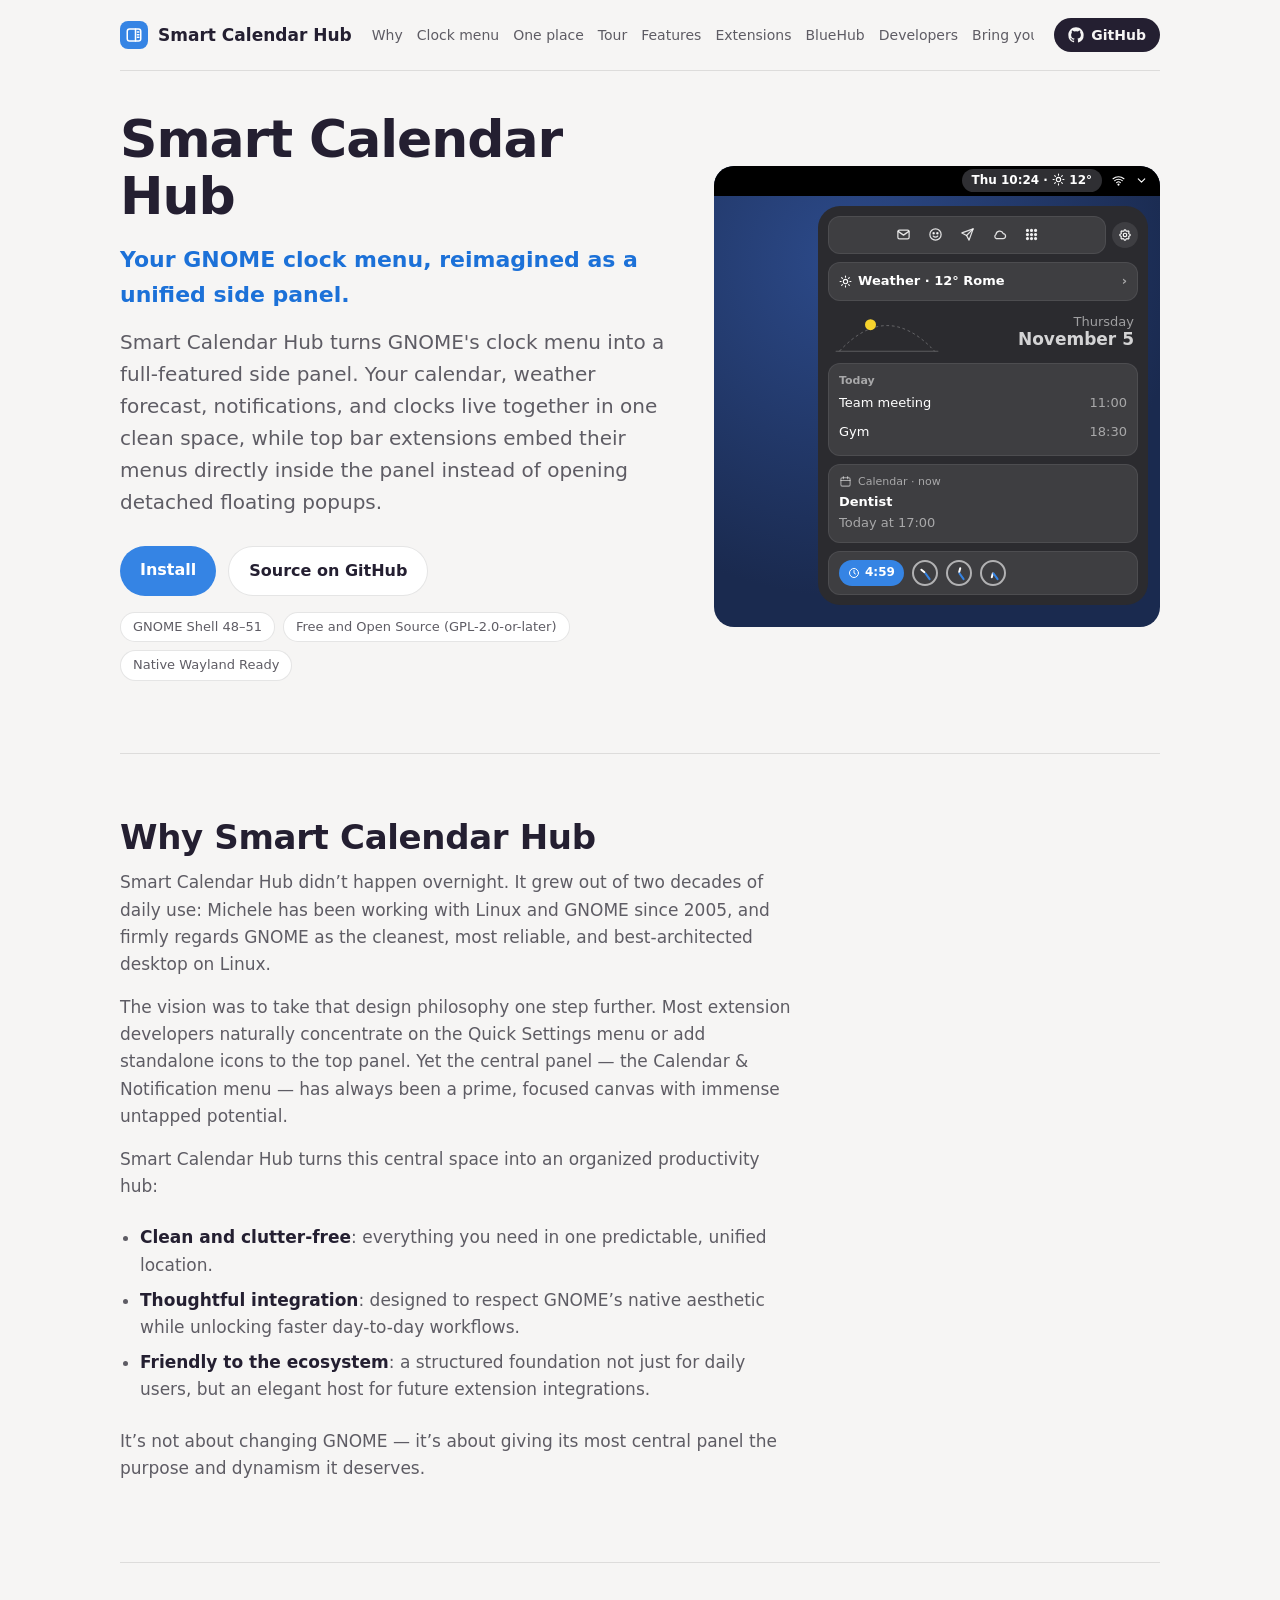
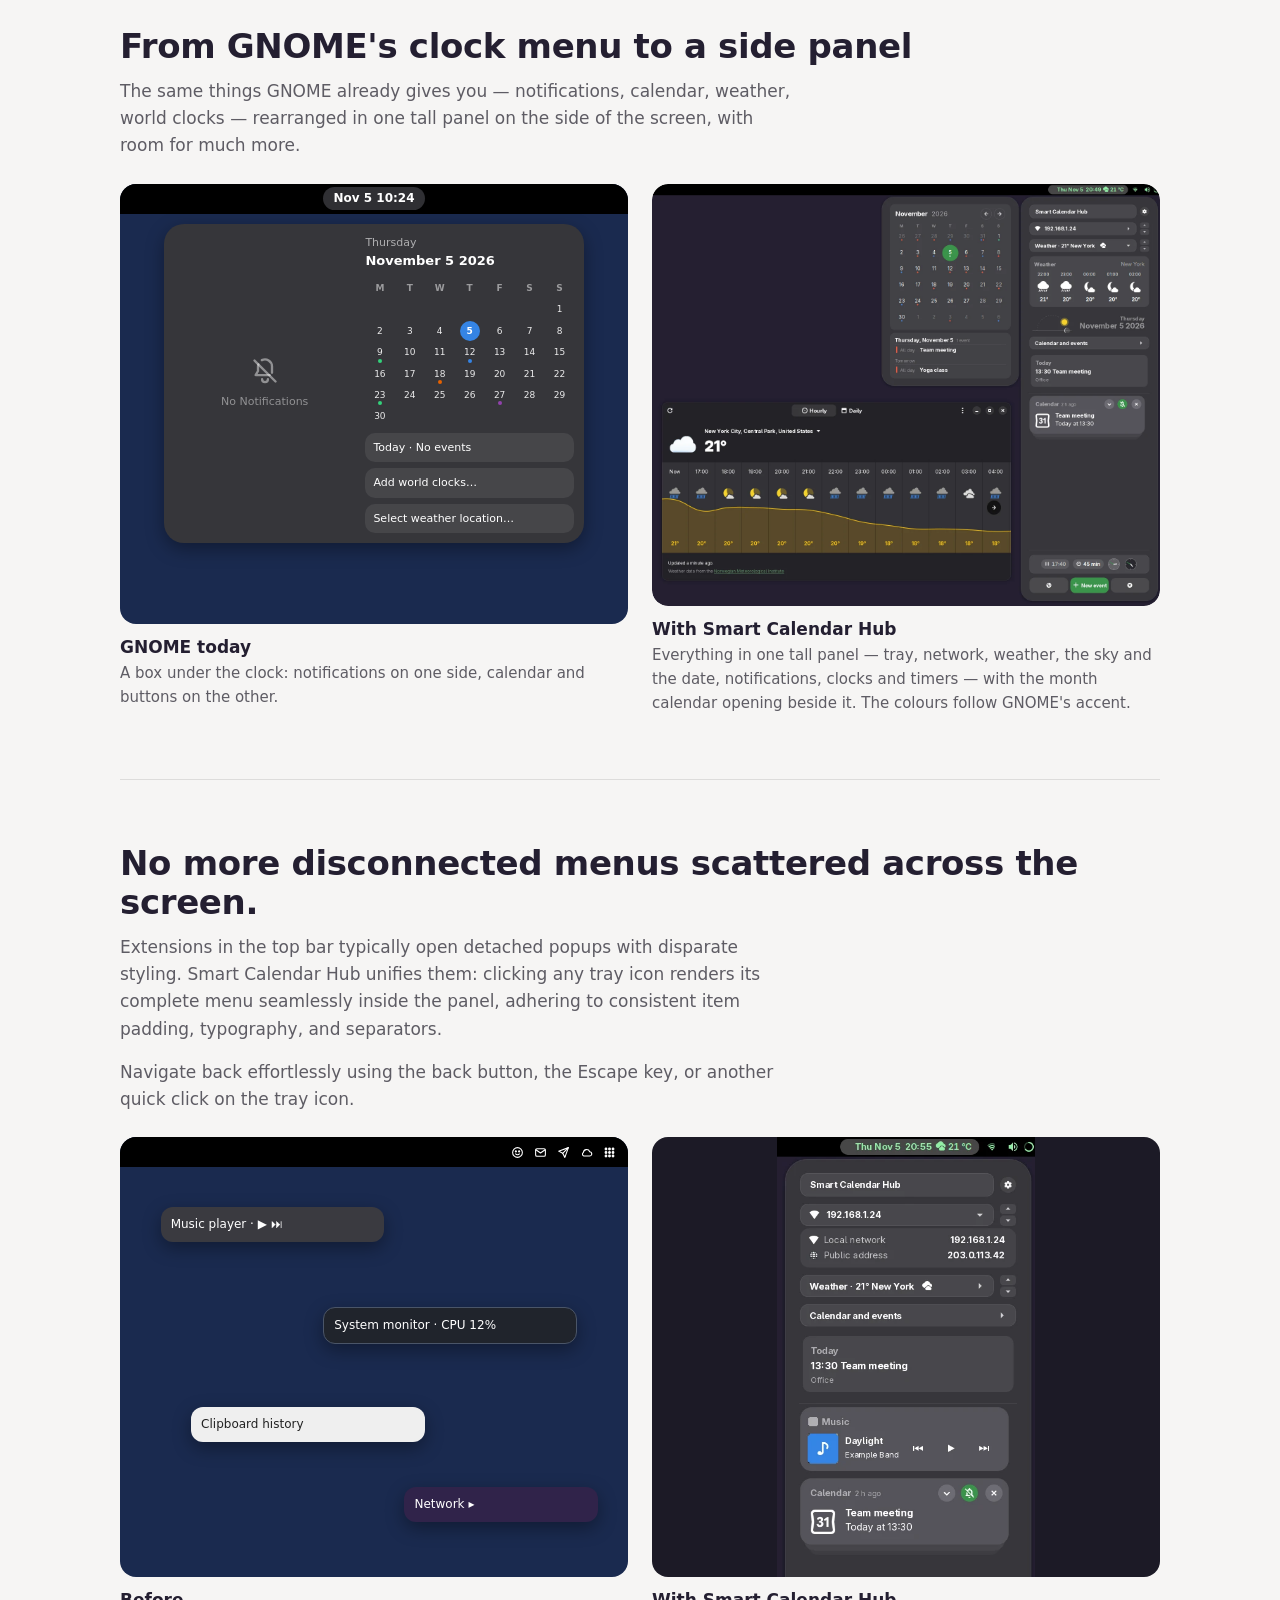
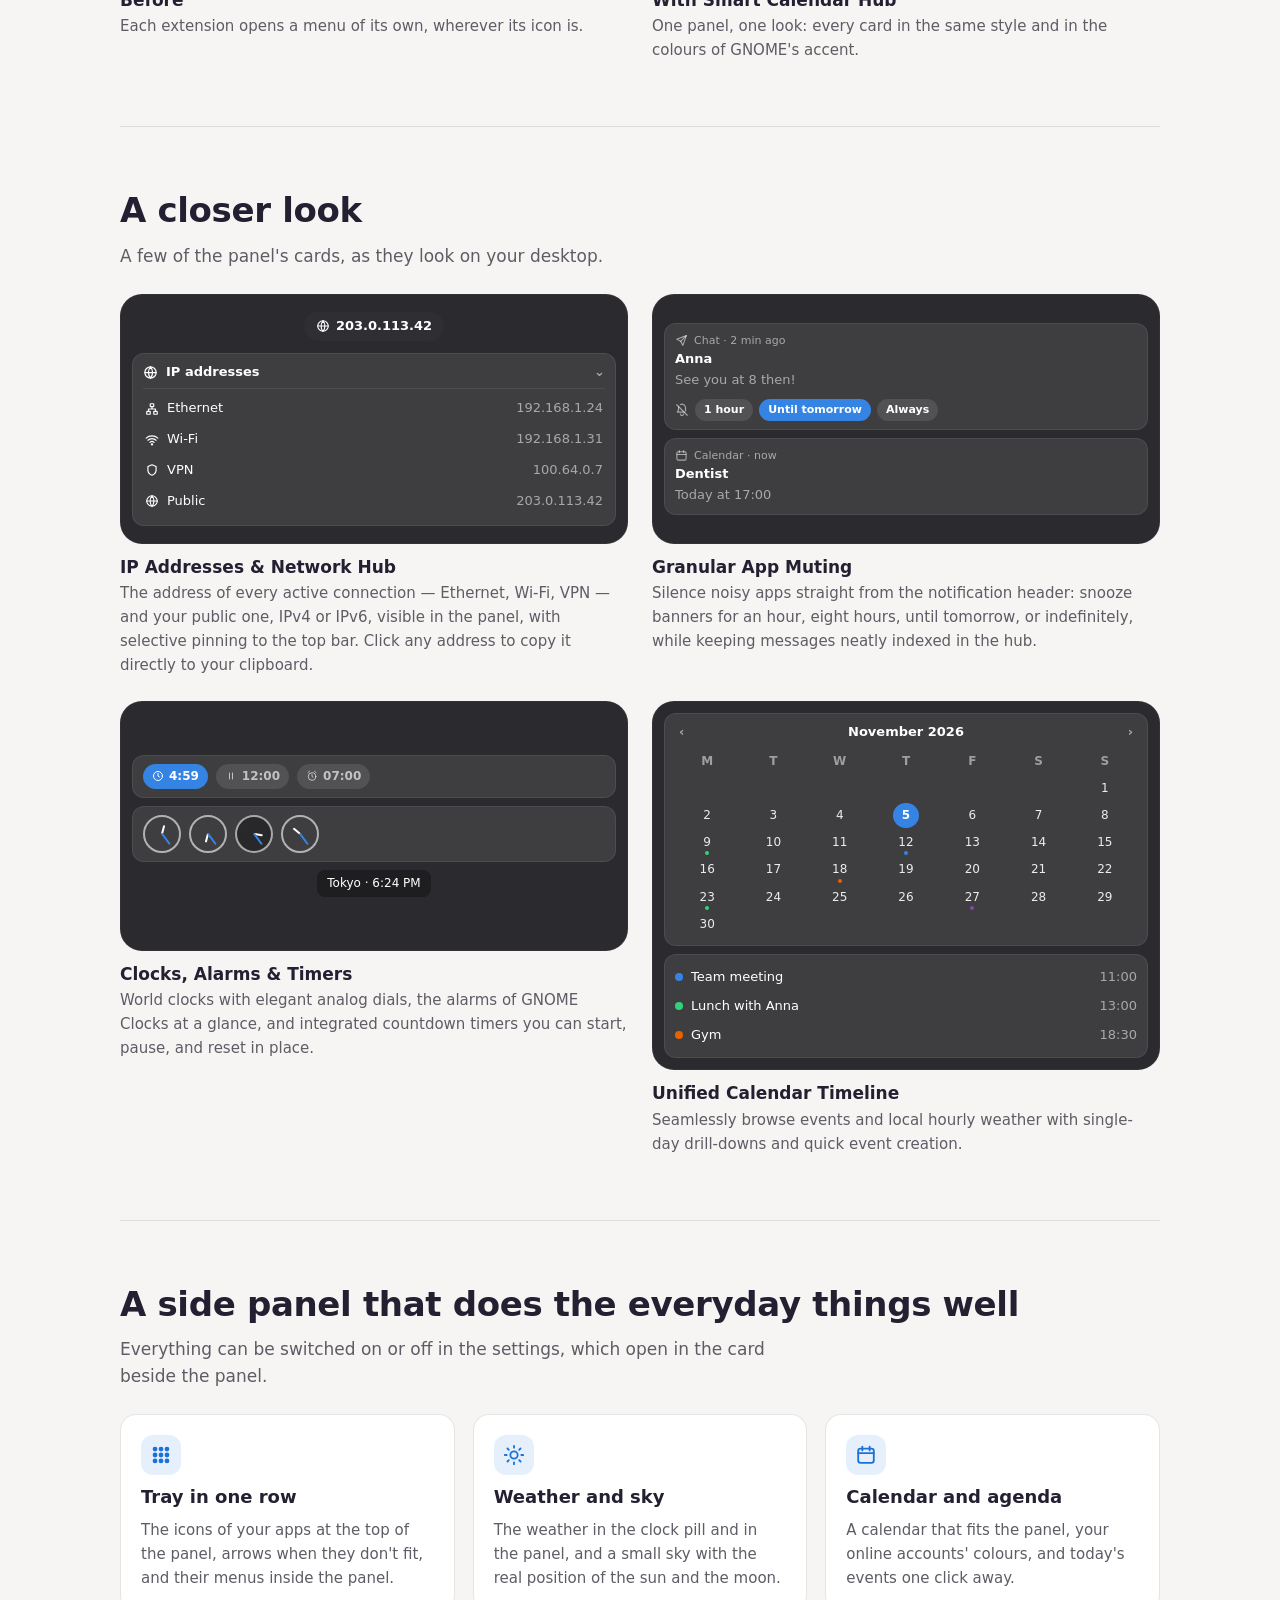
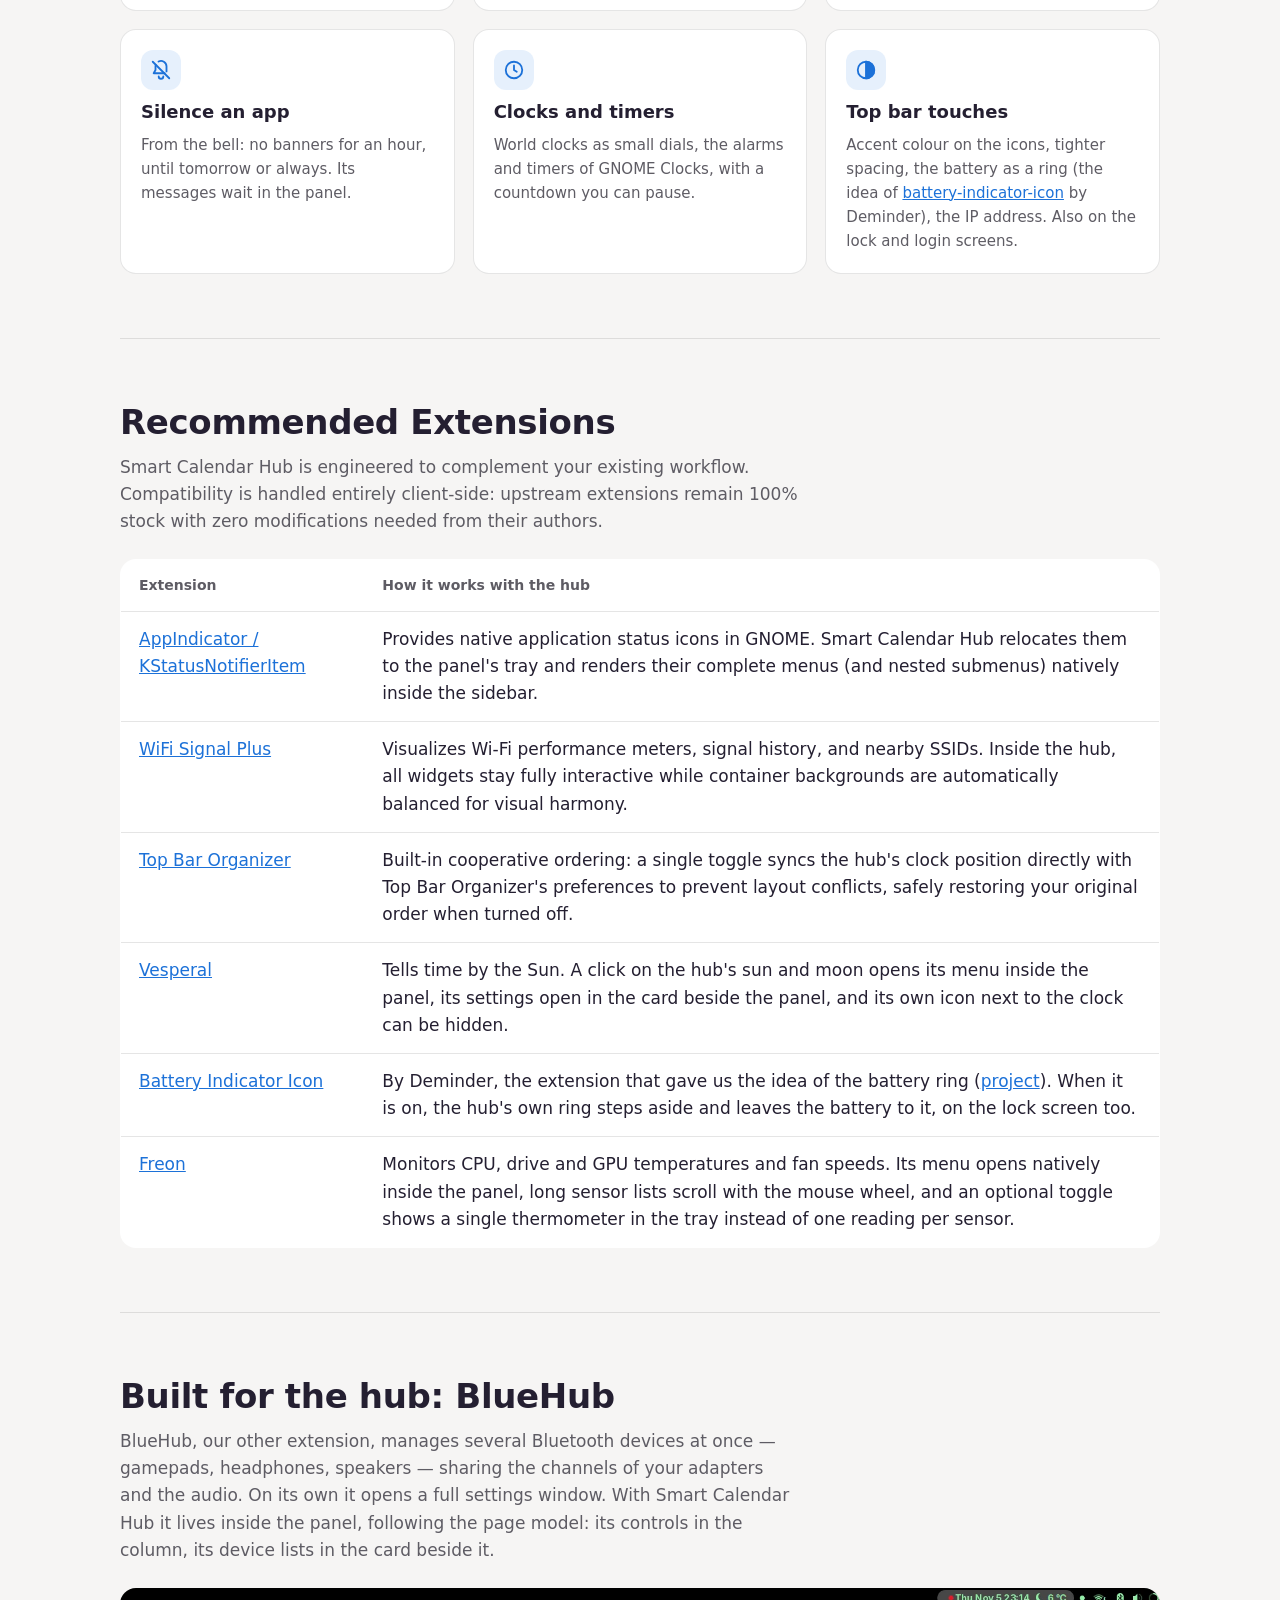
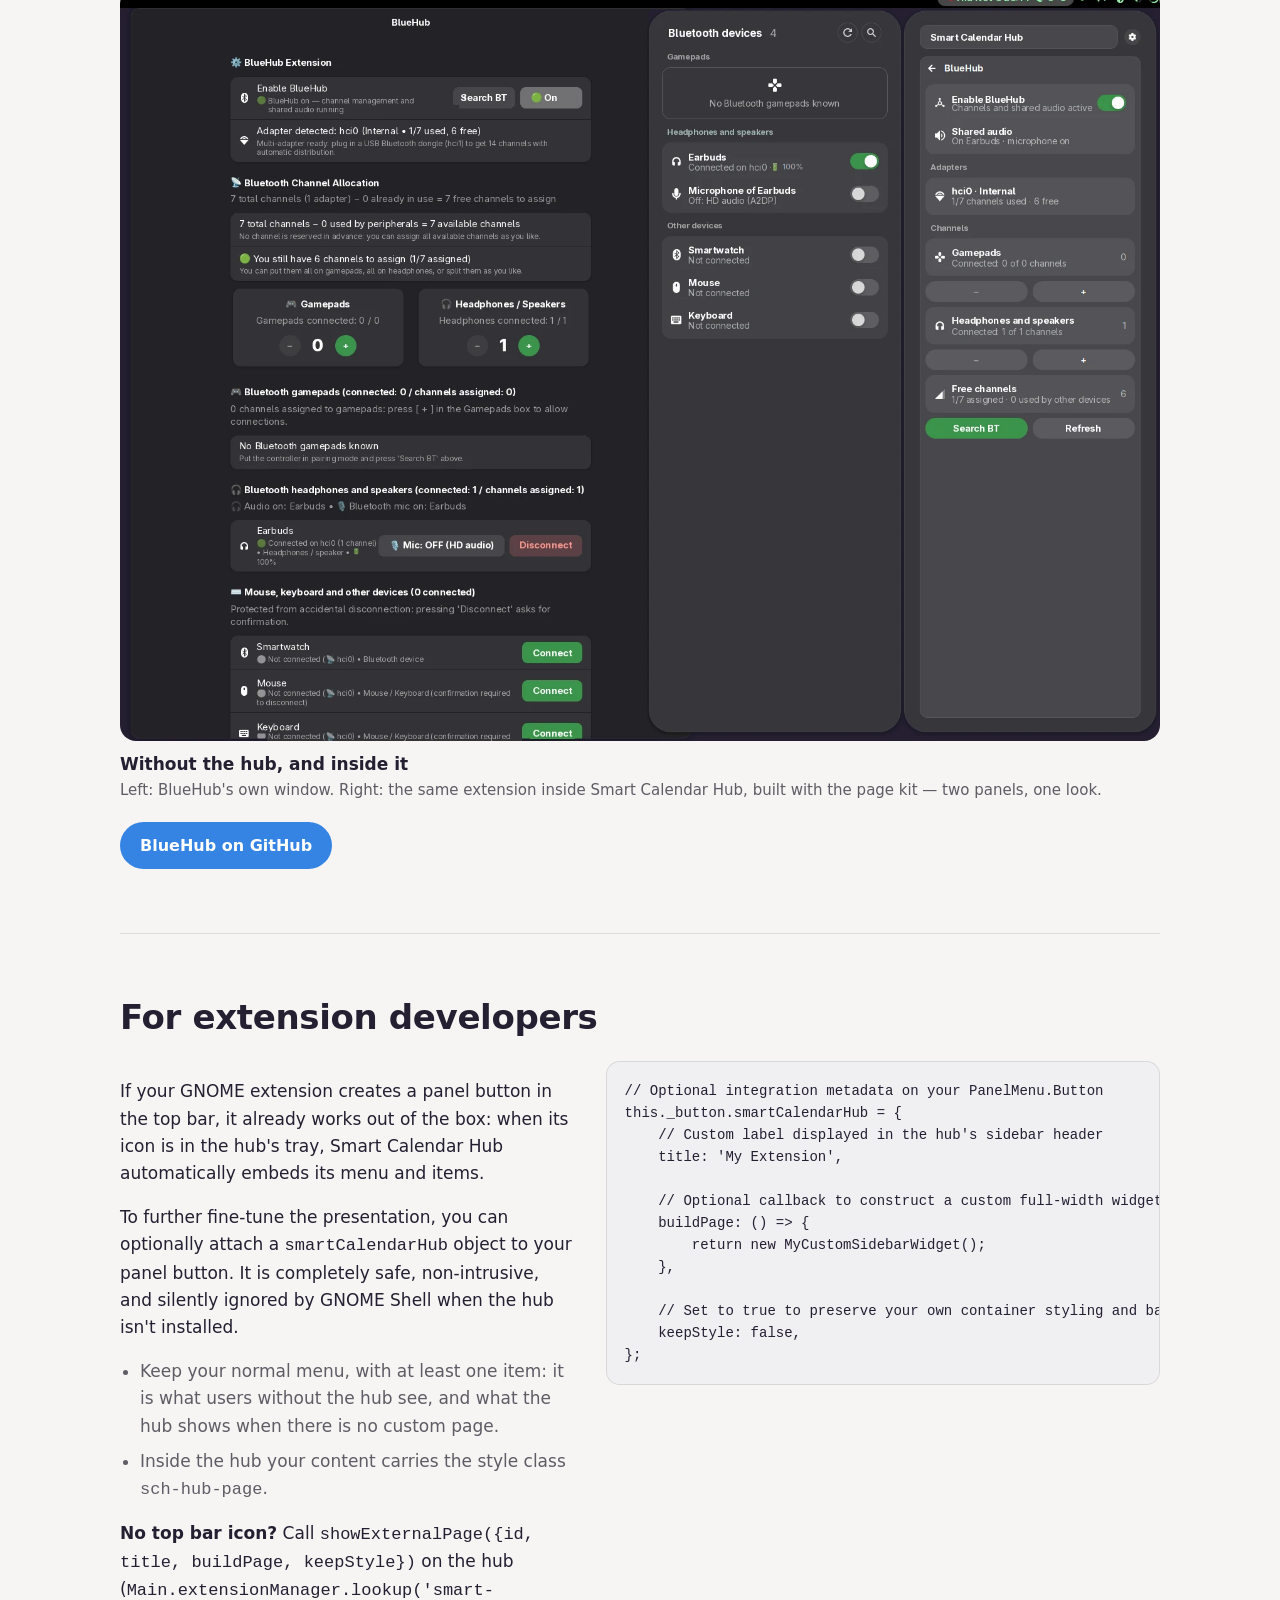
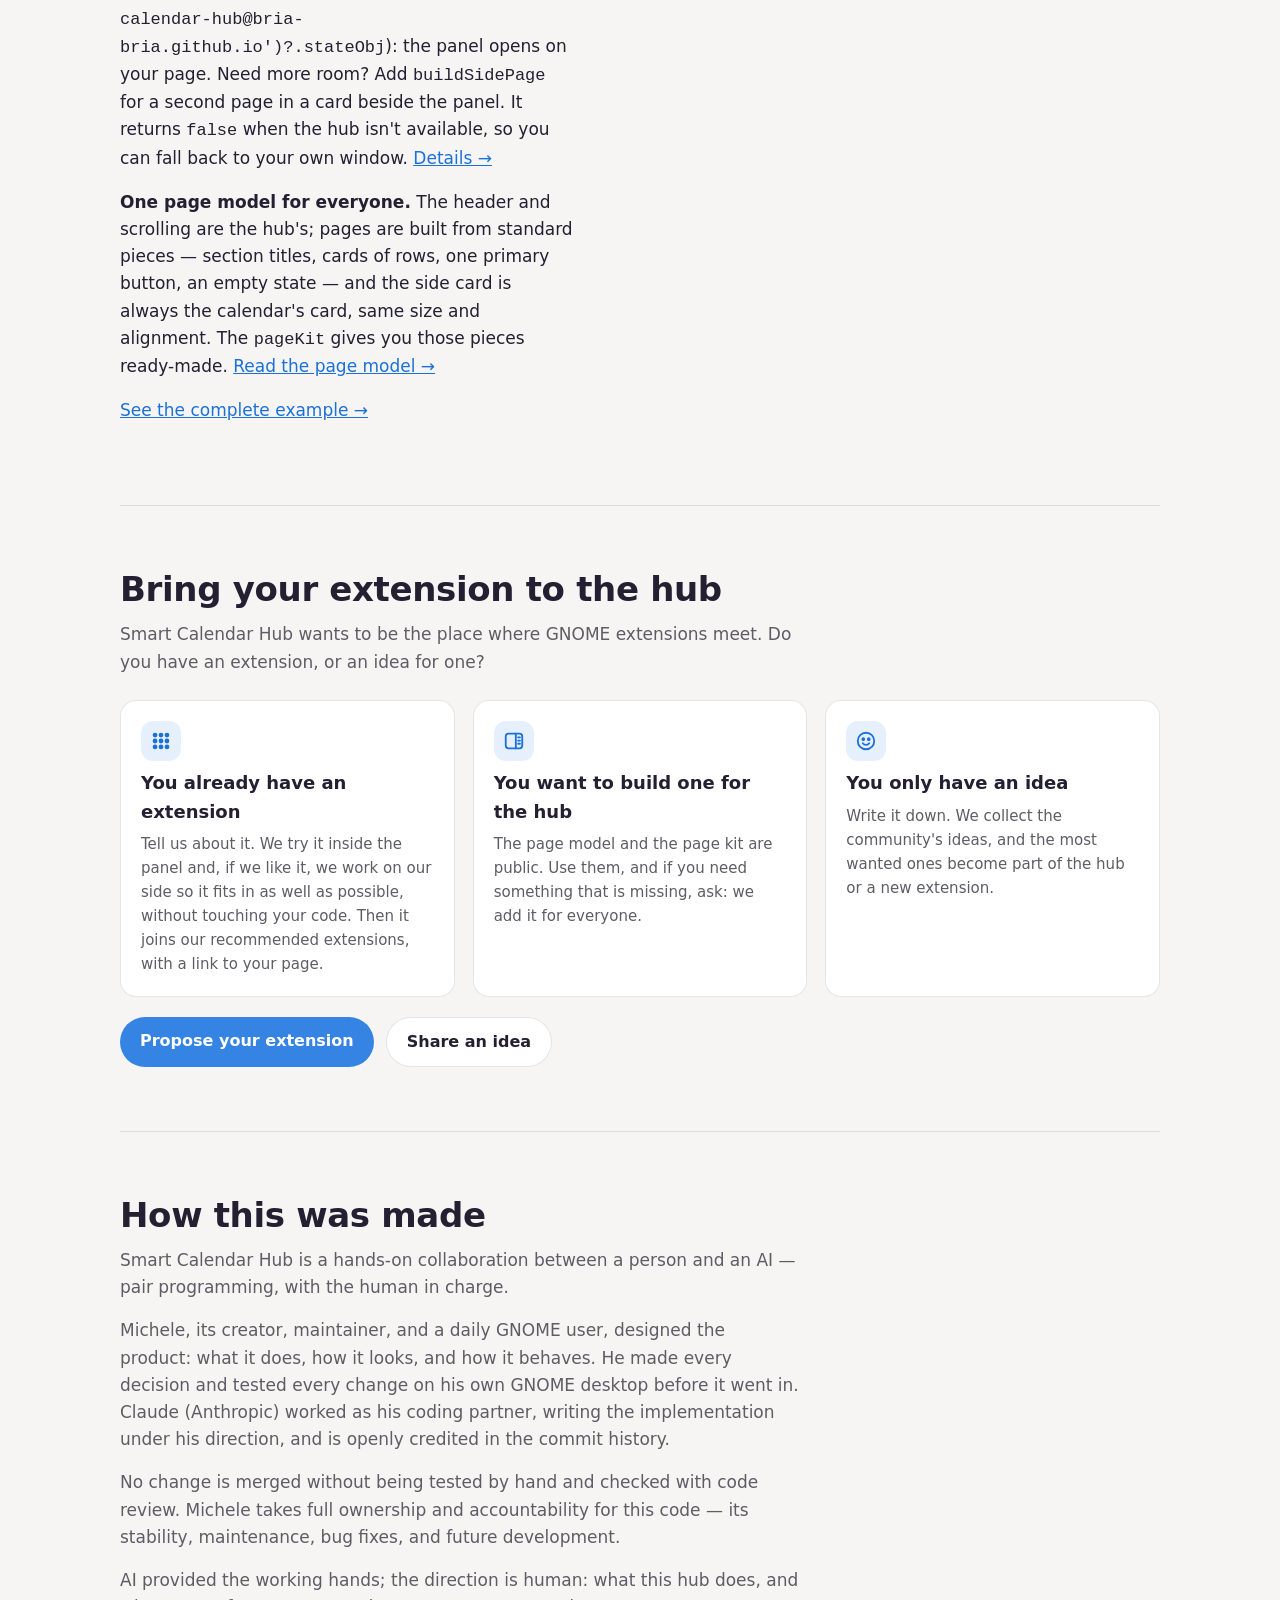
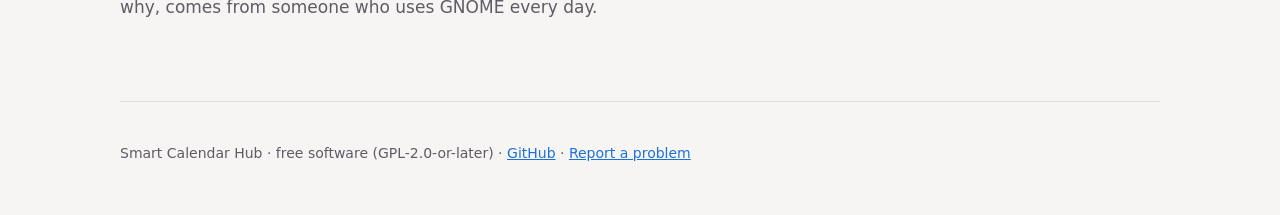
==== commit be48d724: "Everything public in English; working notes kept out of the repository - installa-schermata-accesso." ====
--- a/docs/index.html
+++ b/docs/index.html
@@ -344,7 +344,7 @@
 
   <section class="block" id="why">
     <h2>Why Smart Calendar Hub</h2>
-    <p class="sub">Smart Calendar Hub didn’t happen overnight. It grew out of two decades of daily use: Michele has been working with Linux and GNOME since 2005, and firmly regards GNOME as the cleanest, most reliable, and well-architected desktop on Linux.</p>
+    <p class="sub">Smart Calendar Hub didn’t happen overnight. It grew out of two decades of daily use: Michele has been working with Linux and GNOME since 2005, and firmly regards GNOME as the cleanest, most reliable, and best-architected desktop on Linux.</p>
     <p class="sub">The vision was to take that design philosophy one step further. Most extension developers naturally concentrate on the Quick Settings menu or add standalone icons to the top panel. Yet the central panel — the Calendar &amp; Notification menu — has always been a prime, focused canvas with immense untapped potential.</p>
     <p class="sub">Smart Calendar Hub turns this central space into an organized productivity hub:</p>
     <ul class="why-list">
@@ -410,7 +410,7 @@
 
   <section class="block" id="tour">
     <h2>A closer look</h2>
-    <p class="sub">A few of the cards of the panel, as they look on your desktop.</p>
+    <p class="sub">A few of the panel's cards, as they look on your desktop.</p>
     <div class="tour">
       <figure class="shot">
         <div class="panel mini">
@@ -471,7 +471,7 @@
   </section>
   <section class="block" id="features">
     <h2>A side panel that does the everyday things well</h2>
-    <p class="sub">Everything can be switched on or off from a preferences window with tabs.</p>
+    <p class="sub">Everything can be switched on or off in the settings, which open in the card beside the panel.</p>
     <div class="grid">
       <div class="feature"><div class="icon"><svg class="i" aria-hidden="true"><use href="#i-apps"/></svg></div><h3>Tray in one row</h3><p>The icons of your apps at the top of the panel, arrows when they don't fit, and their menus inside the panel.</p></div>
       <div class="feature"><div class="icon"><svg class="i" aria-hidden="true"><use href="#i-sun"/></svg></div><h3>Weather and sky</h3><p>The weather in the clock pill and in the panel, and a small sky with the real position of the sun and the moon.</p></div>
@@ -498,7 +498,7 @@
 
   <section class="block" id="built-for-the-hub">
     <h2>Built for the hub: BlueHub</h2>
-    <p class="sub">BlueHub, our other extension, manages several Bluetooth devices at once — gamepads, headphones, speakers — sharing the channels of your adapters and the audio. On its own it opens a full window of settings. With Smart Calendar Hub it lives inside the panel, following the page model: its controls in the column, its device lists in the card beside it.</p>
+    <p class="sub">BlueHub, our other extension, manages several Bluetooth devices at once — gamepads, headphones, speakers — sharing the channels of your adapters and the audio. On its own it opens a full settings window. With Smart Calendar Hub it lives inside the panel, following the page model: its controls in the column, its device lists in the card beside it.</p>
     <figure class="shot wide">
       <img src="img/bluehub.webp" alt="BlueHub without the hub, a long settings window, and with the hub: controls in the side panel and the list of Bluetooth devices in the card beside it" loading="lazy">
       <figcaption>Without the hub, and inside it<span>Left: BlueHub's own window. Right: the same extension inside Smart Calendar Hub, built with the page kit — two panels, one look.</span></figcaption>
@@ -519,7 +519,7 @@
           <li>Inside the hub your content carries the style class <code>sch-hub-page</code>.</li>
         </ul>
         <p><strong>No top bar icon?</strong> Call <code>showExternalPage({id, title, buildPage, keepStyle})</code> on the hub (<code>Main.extensionManager.lookup('smart-calendar-hub@bria-bria.github.io')?.stateObj</code>): the panel opens on your page. Need more room? Add <code>buildSidePage</code> for a second page in a card beside the panel. It returns <code>false</code> when the hub isn't available, so you can fall back to your own window. <a href="https://github.com/bria-bria/smart-calendar-hub#open-a-page-without-a-tray-icon">Details →</a></p>
-        <p><strong>One page model for everyone.</strong> The header and scrolling are the hub's; pages are built from standard pieces — section titles, cards of rows, one primary button, an empty state — and the side card is always the calendar's card, same size and alignment. The <code>pageKit</code> gives you those pieces ready made. <a href="https://github.com/bria-bria/smart-calendar-hub#page-model">Read the page model →</a></p>
+        <p><strong>One page model for everyone.</strong> The header and scrolling are the hub's; pages are built from standard pieces — section titles, cards of rows, one primary button, an empty state — and the side card is always the calendar's card, same size and alignment. The <code>pageKit</code> gives you those pieces ready-made. <a href="https://github.com/bria-bria/smart-calendar-hub#page-model">Read the page model →</a></p>
         <p><a href="https://github.com/bria-bria/smart-calendar-hub/tree/main/examples/hello-hub@bria-bria.github.io">See the complete example →</a></p>
       </div>
 <pre><code>// Optional integration metadata on your PanelMenu.Button
@@ -542,7 +542,7 @@
     <h2>Bring your extension to the hub</h2>
     <p class="sub">Smart Calendar Hub wants to be the place where GNOME extensions meet. Do you have an extension, or an idea for one?</p>
     <div class="grid">
-      <div class="feature"><div class="icon"><svg class="i" aria-hidden="true"><use href="#i-apps"/></svg></div><h3>You already have an extension</h3><p>Tell us about it. We try it inside the panel and, if we like it, we work on our side so it fits in at its best, without touching your code. Then it joins our recommended extensions, with a link to your page.</p></div>
+      <div class="feature"><div class="icon"><svg class="i" aria-hidden="true"><use href="#i-apps"/></svg></div><h3>You already have an extension</h3><p>Tell us about it. We try it inside the panel and, if we like it, we work on our side so it fits in as well as possible, without touching your code. Then it joins our recommended extensions, with a link to your page.</p></div>
       <div class="feature"><div class="icon"><svg class="i" aria-hidden="true"><use href="#i-hub"/></svg></div><h3>You want to build one for the hub</h3><p>The page model and the page kit are public. Use them, and if you need something that is missing, ask: we add it for everyone.</p></div>
       <div class="feature"><div class="icon"><svg class="i" aria-hidden="true"><use href="#i-smile"/></svg></div><h3>You only have an idea</h3><p>Write it down. We collect the community's ideas, and the most wanted ones become part of the hub or a new extension.</p></div>
     </div>
